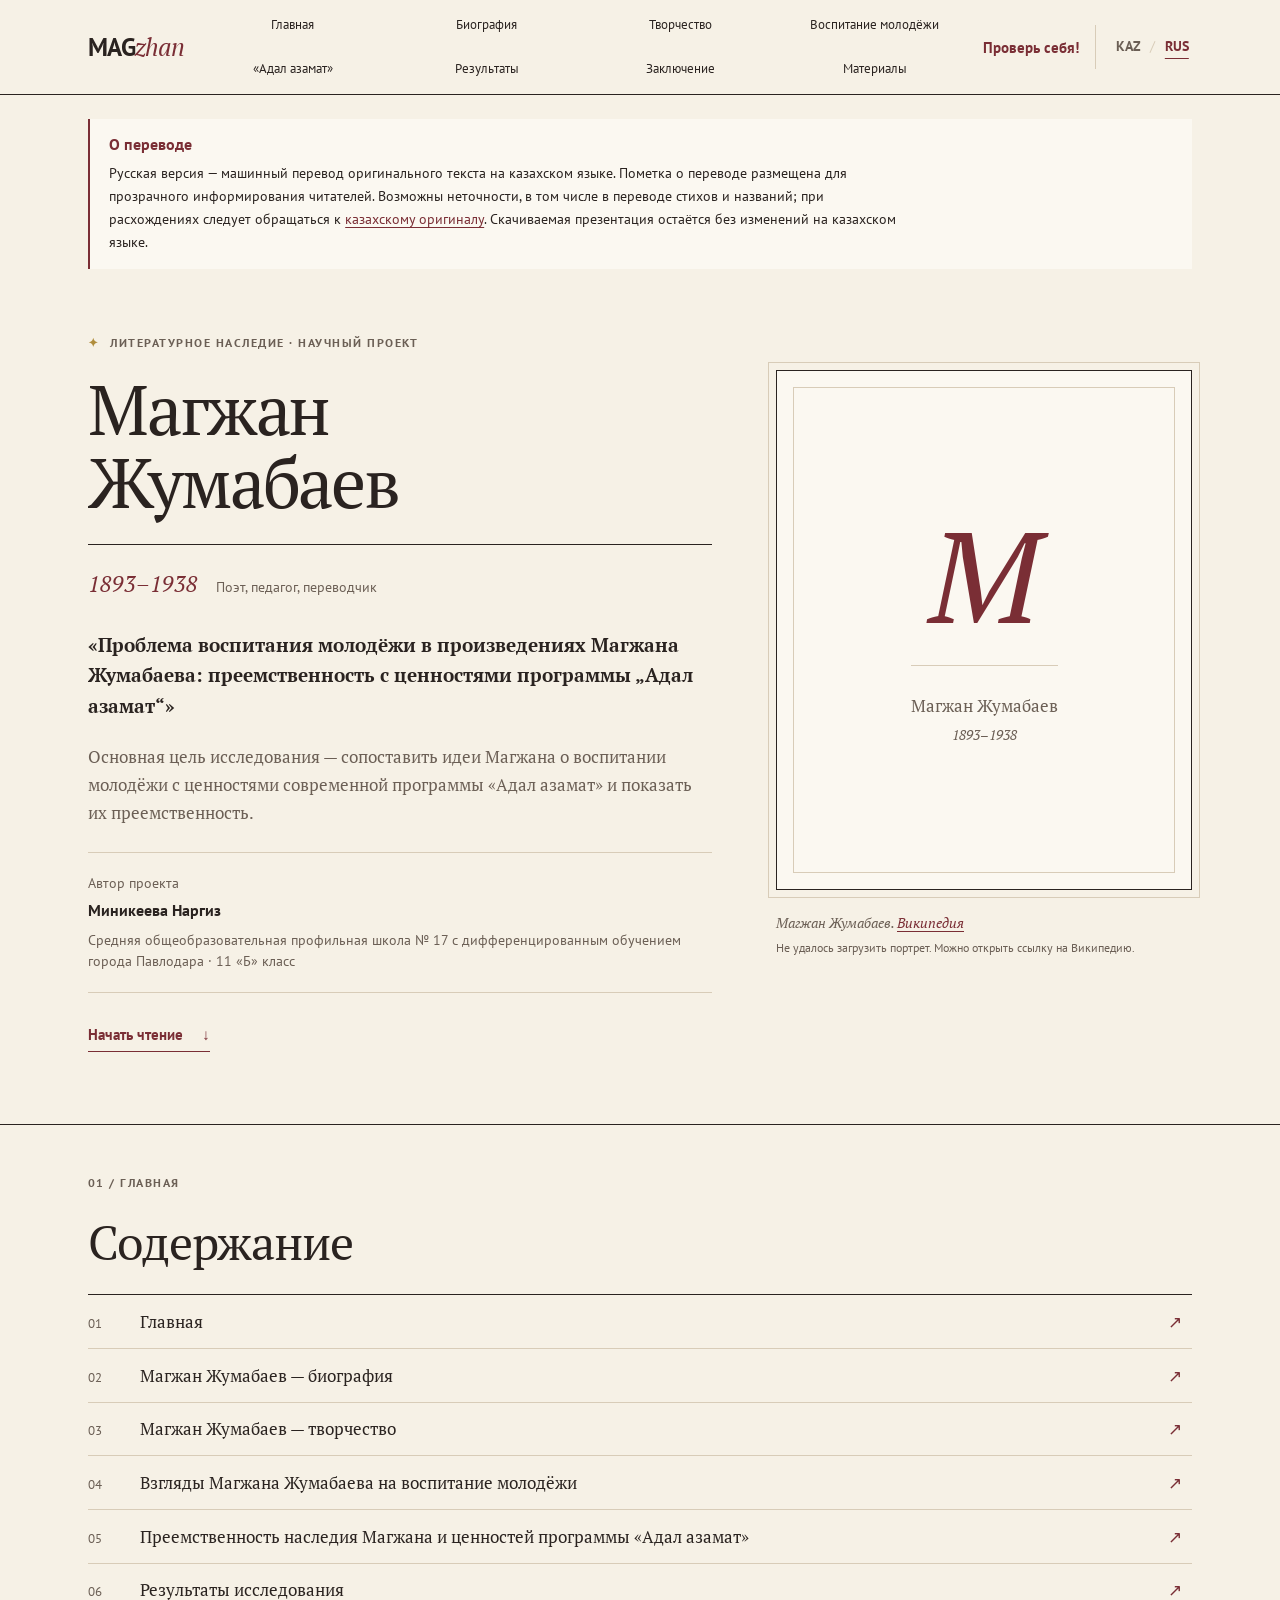
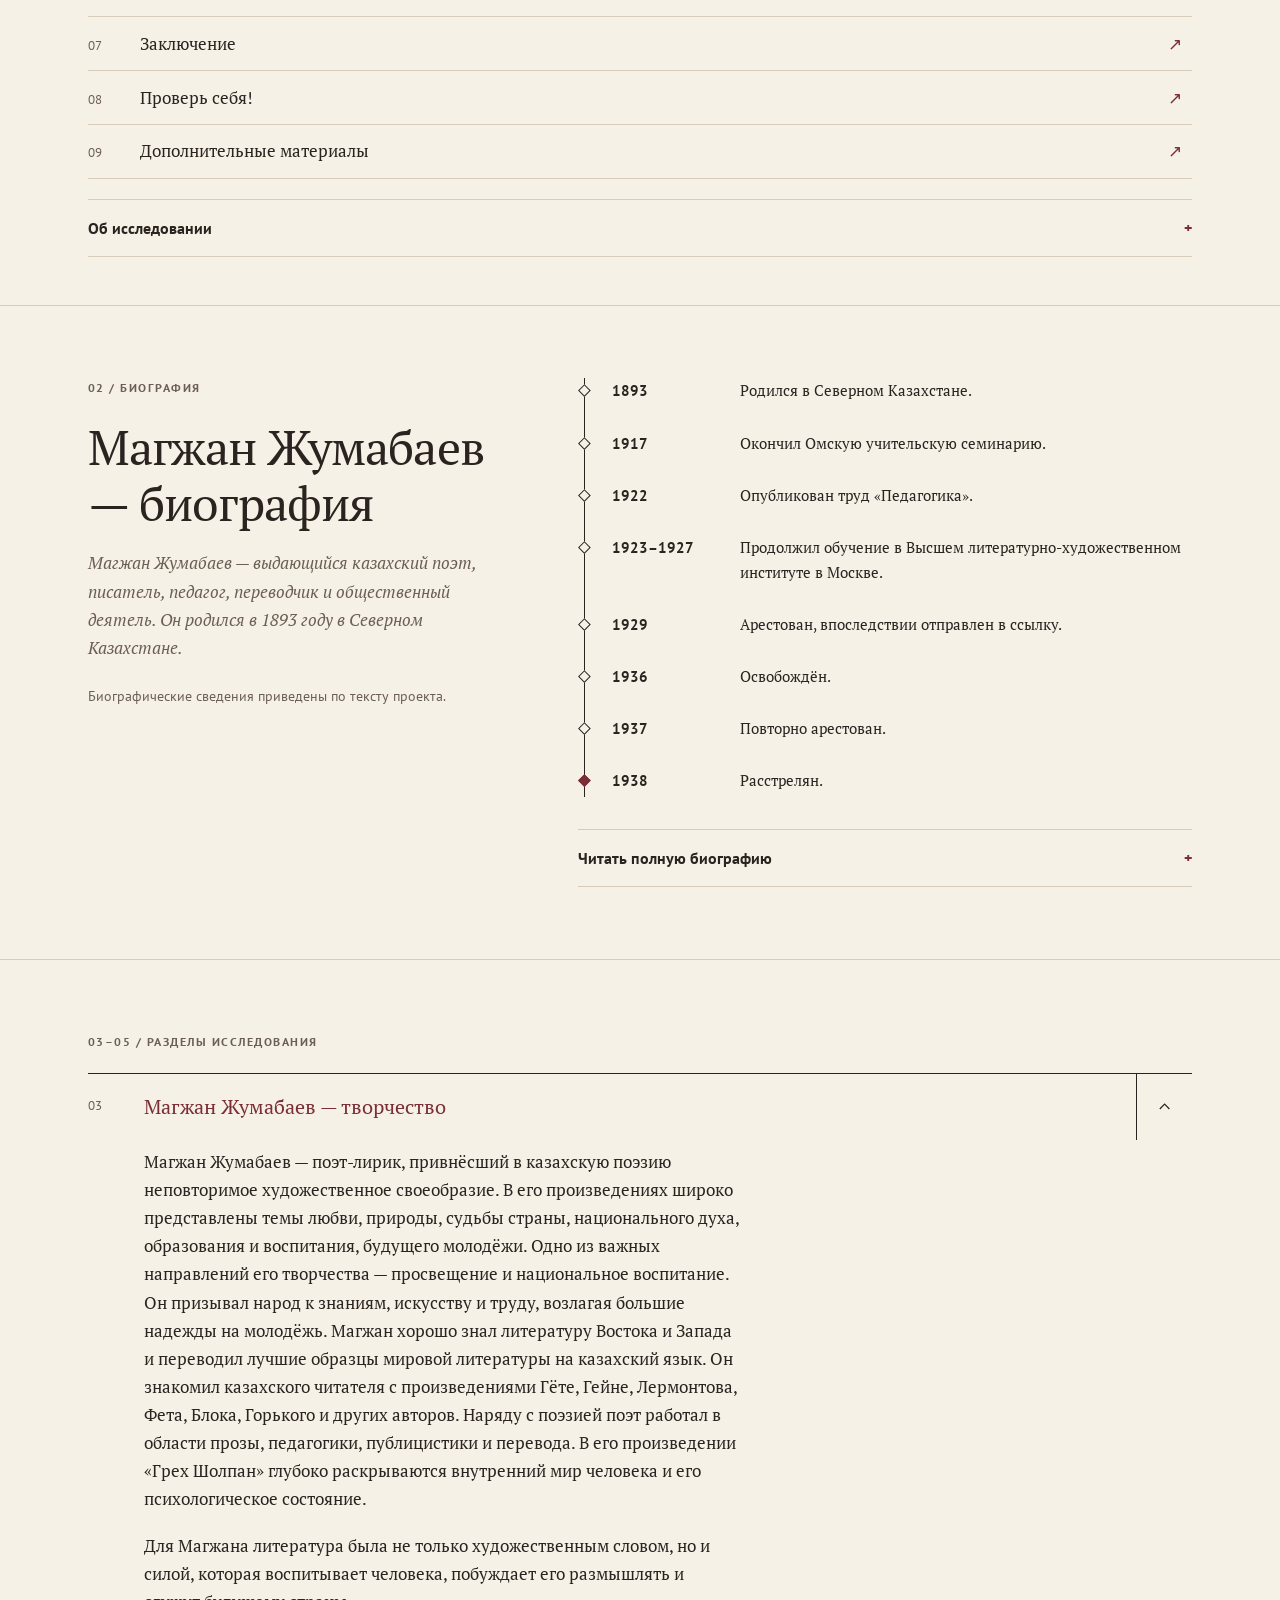
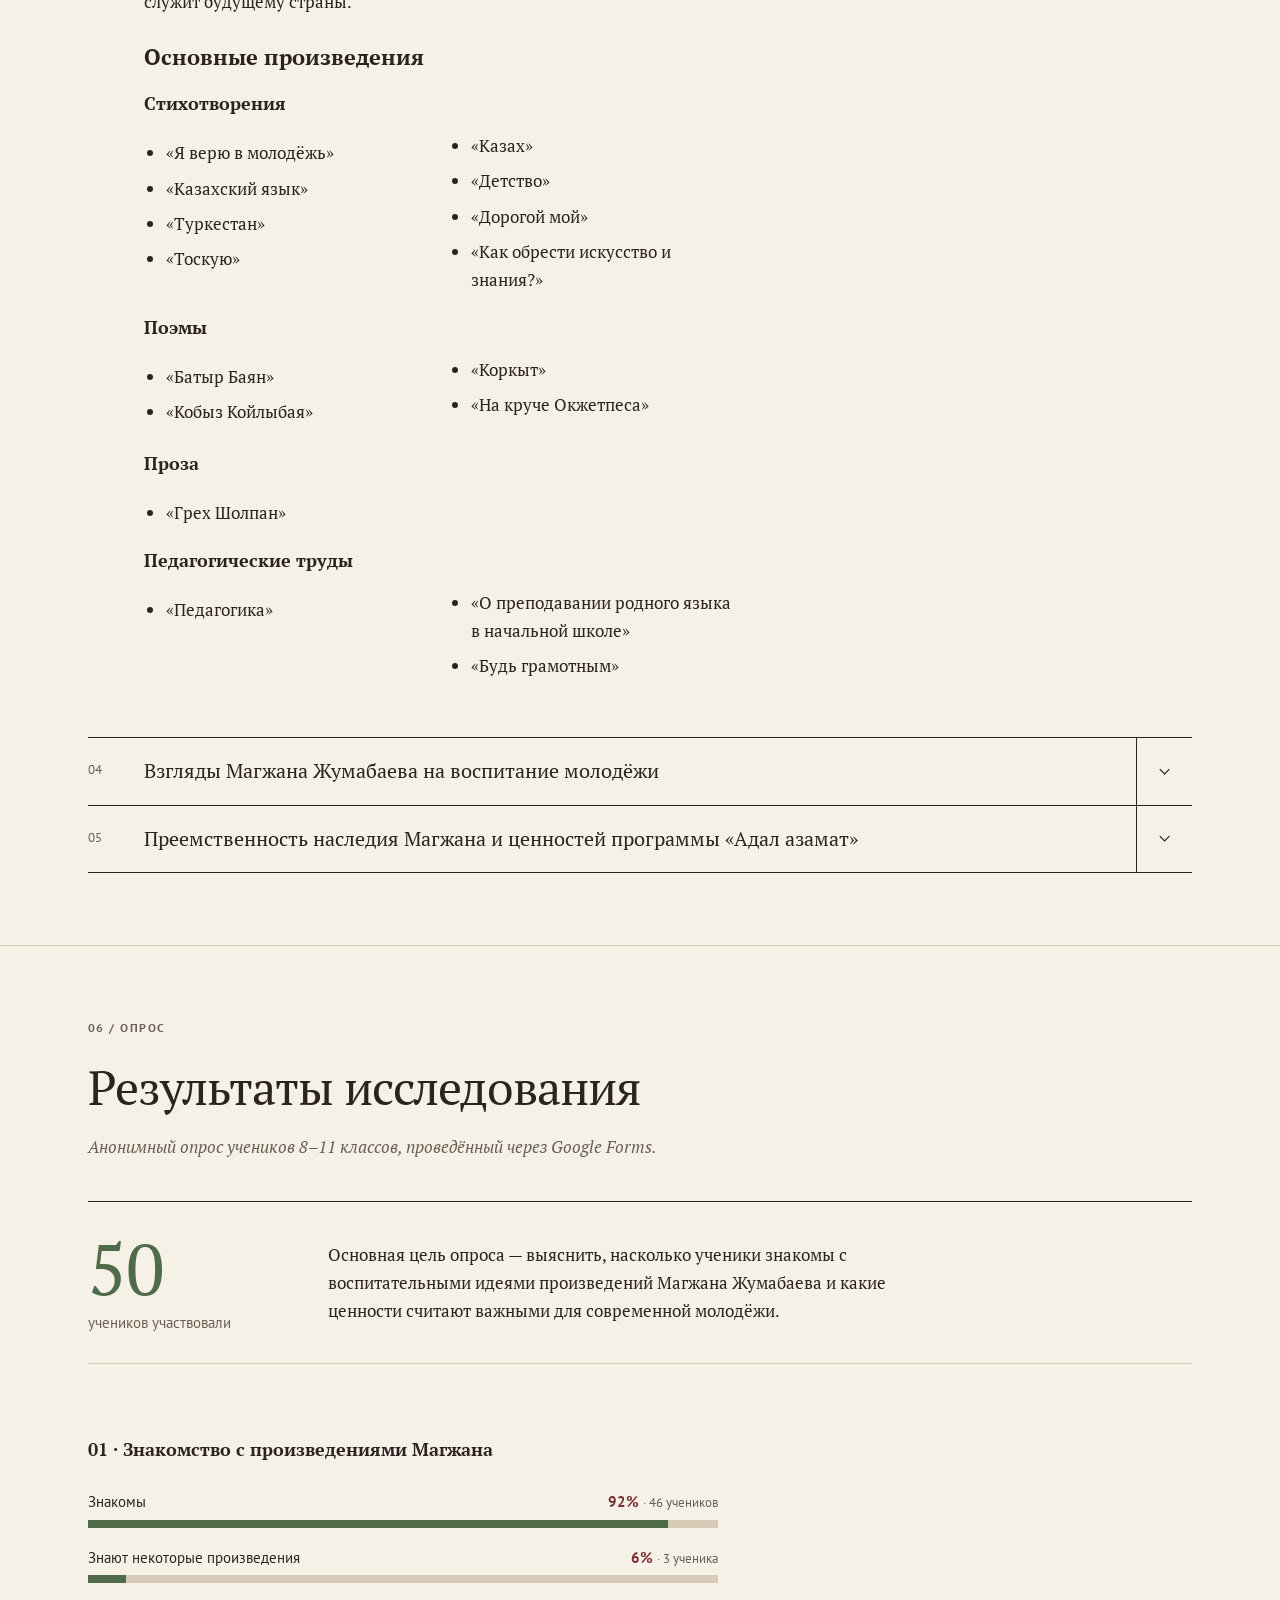
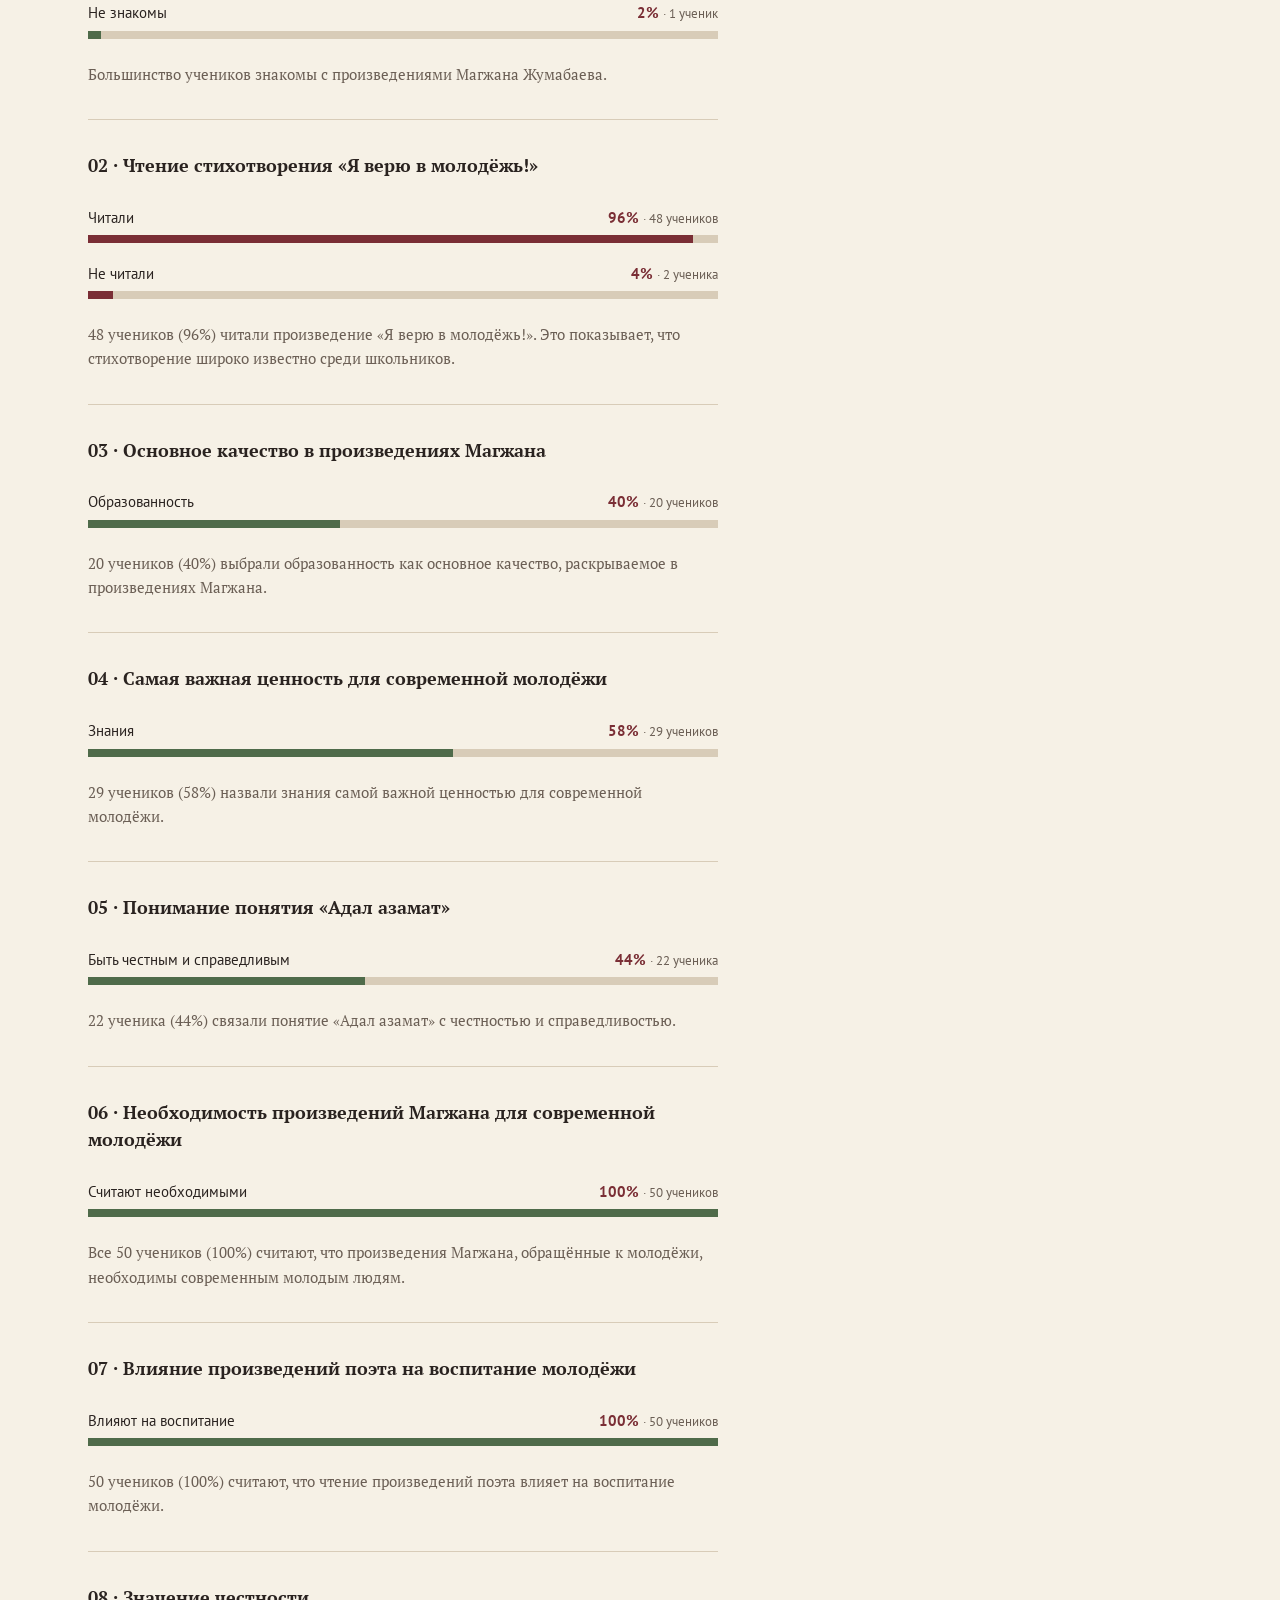
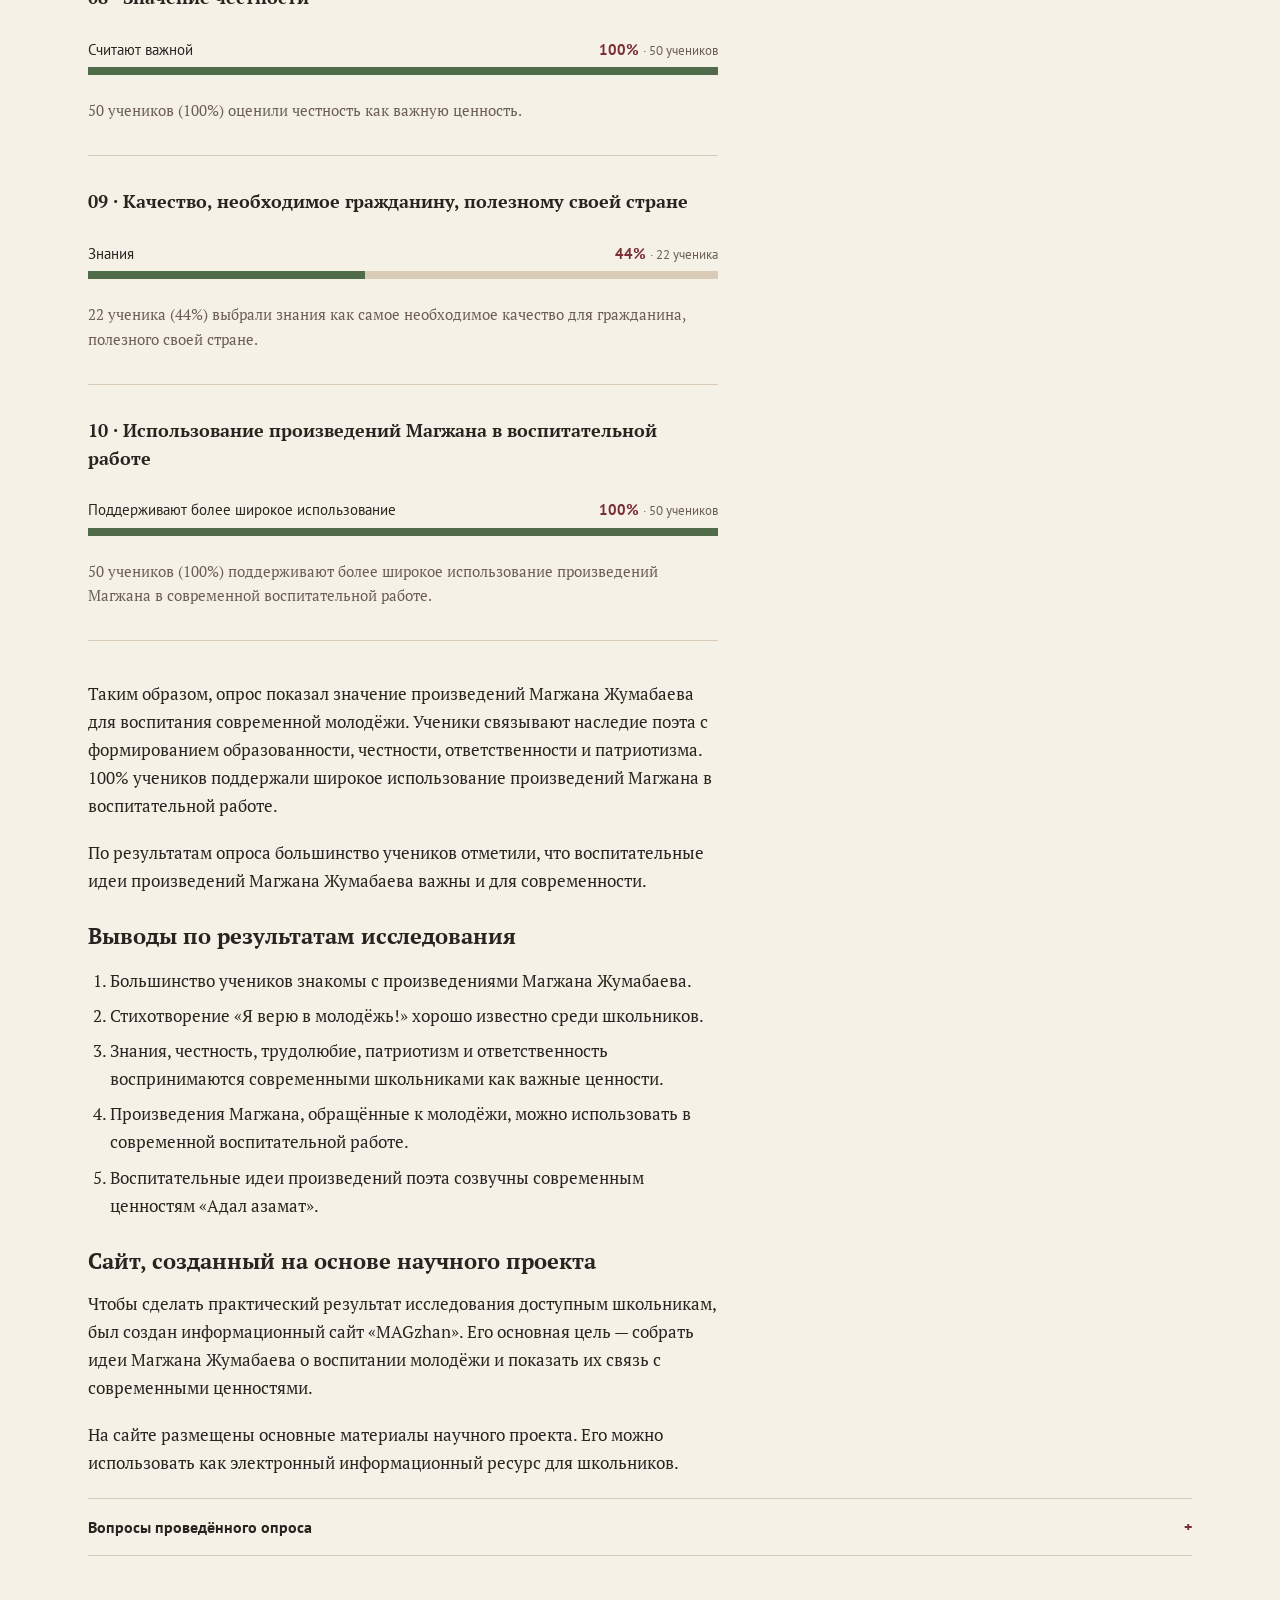
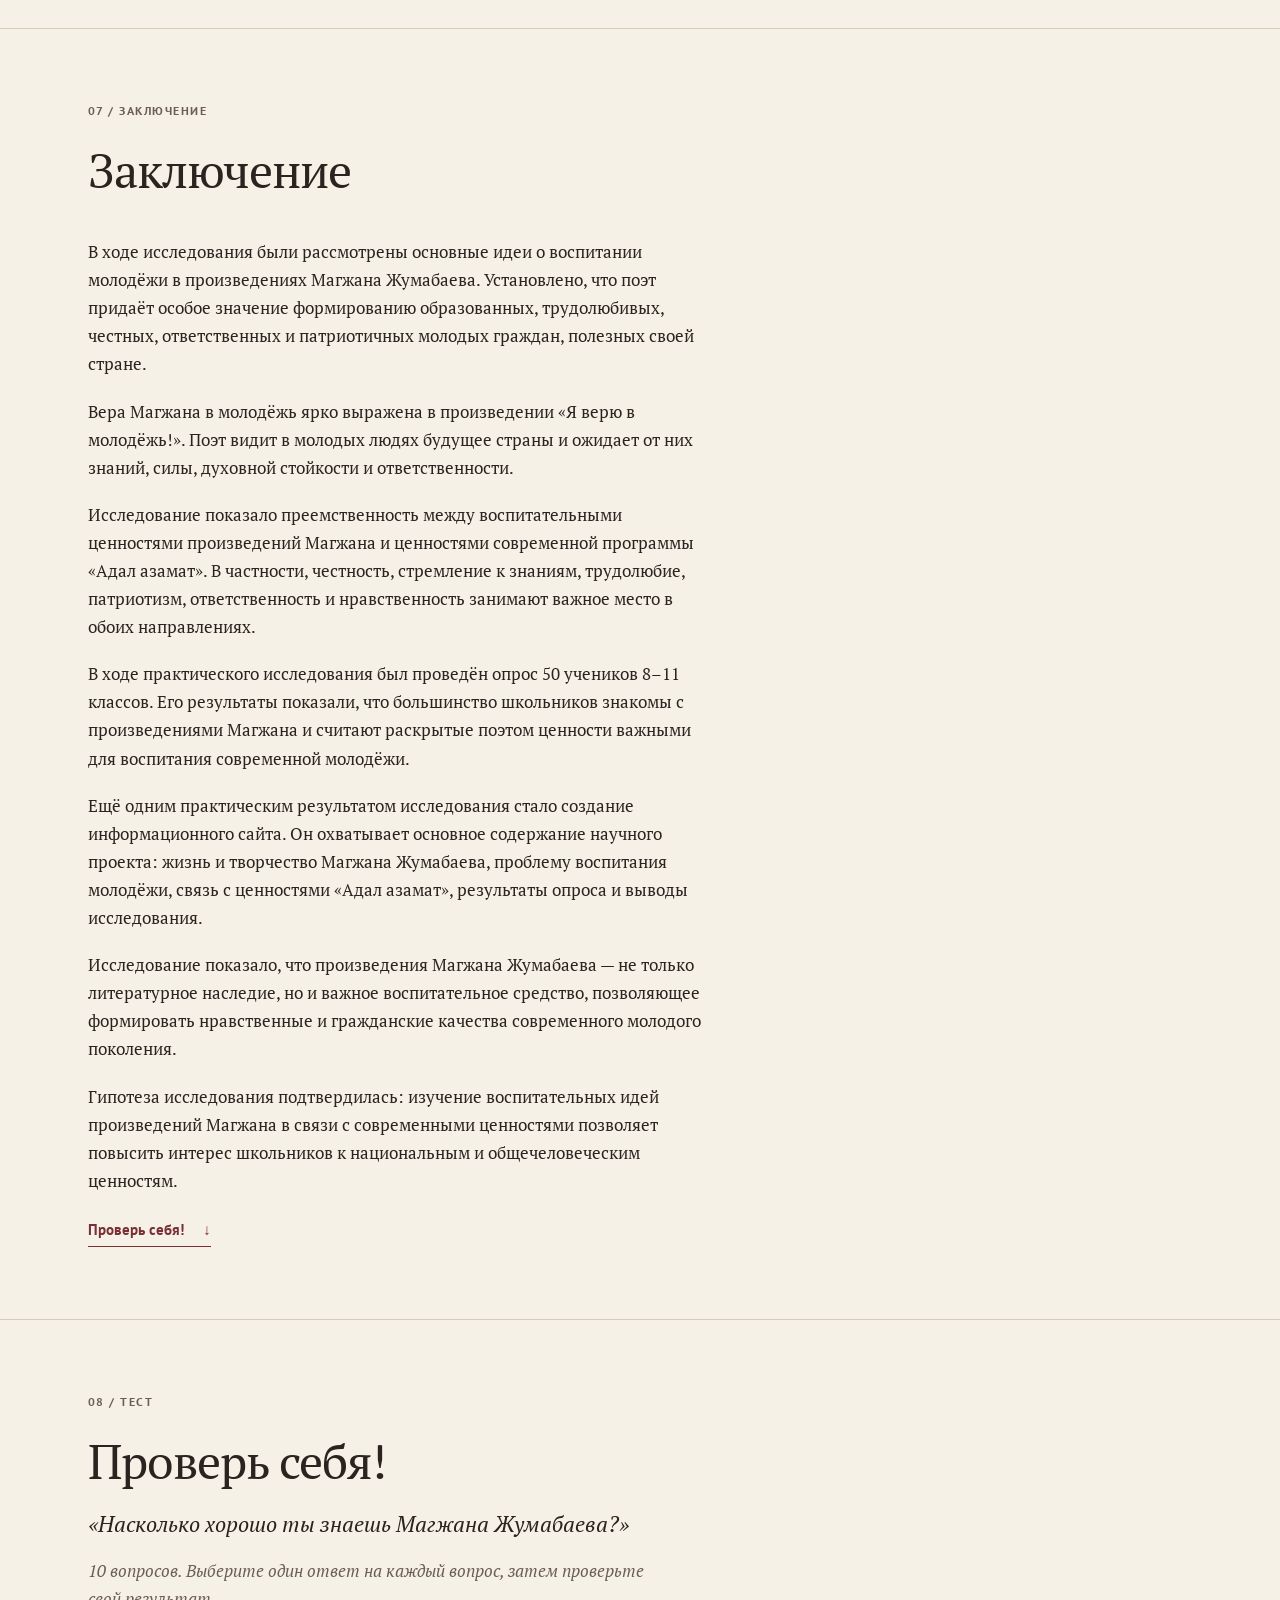
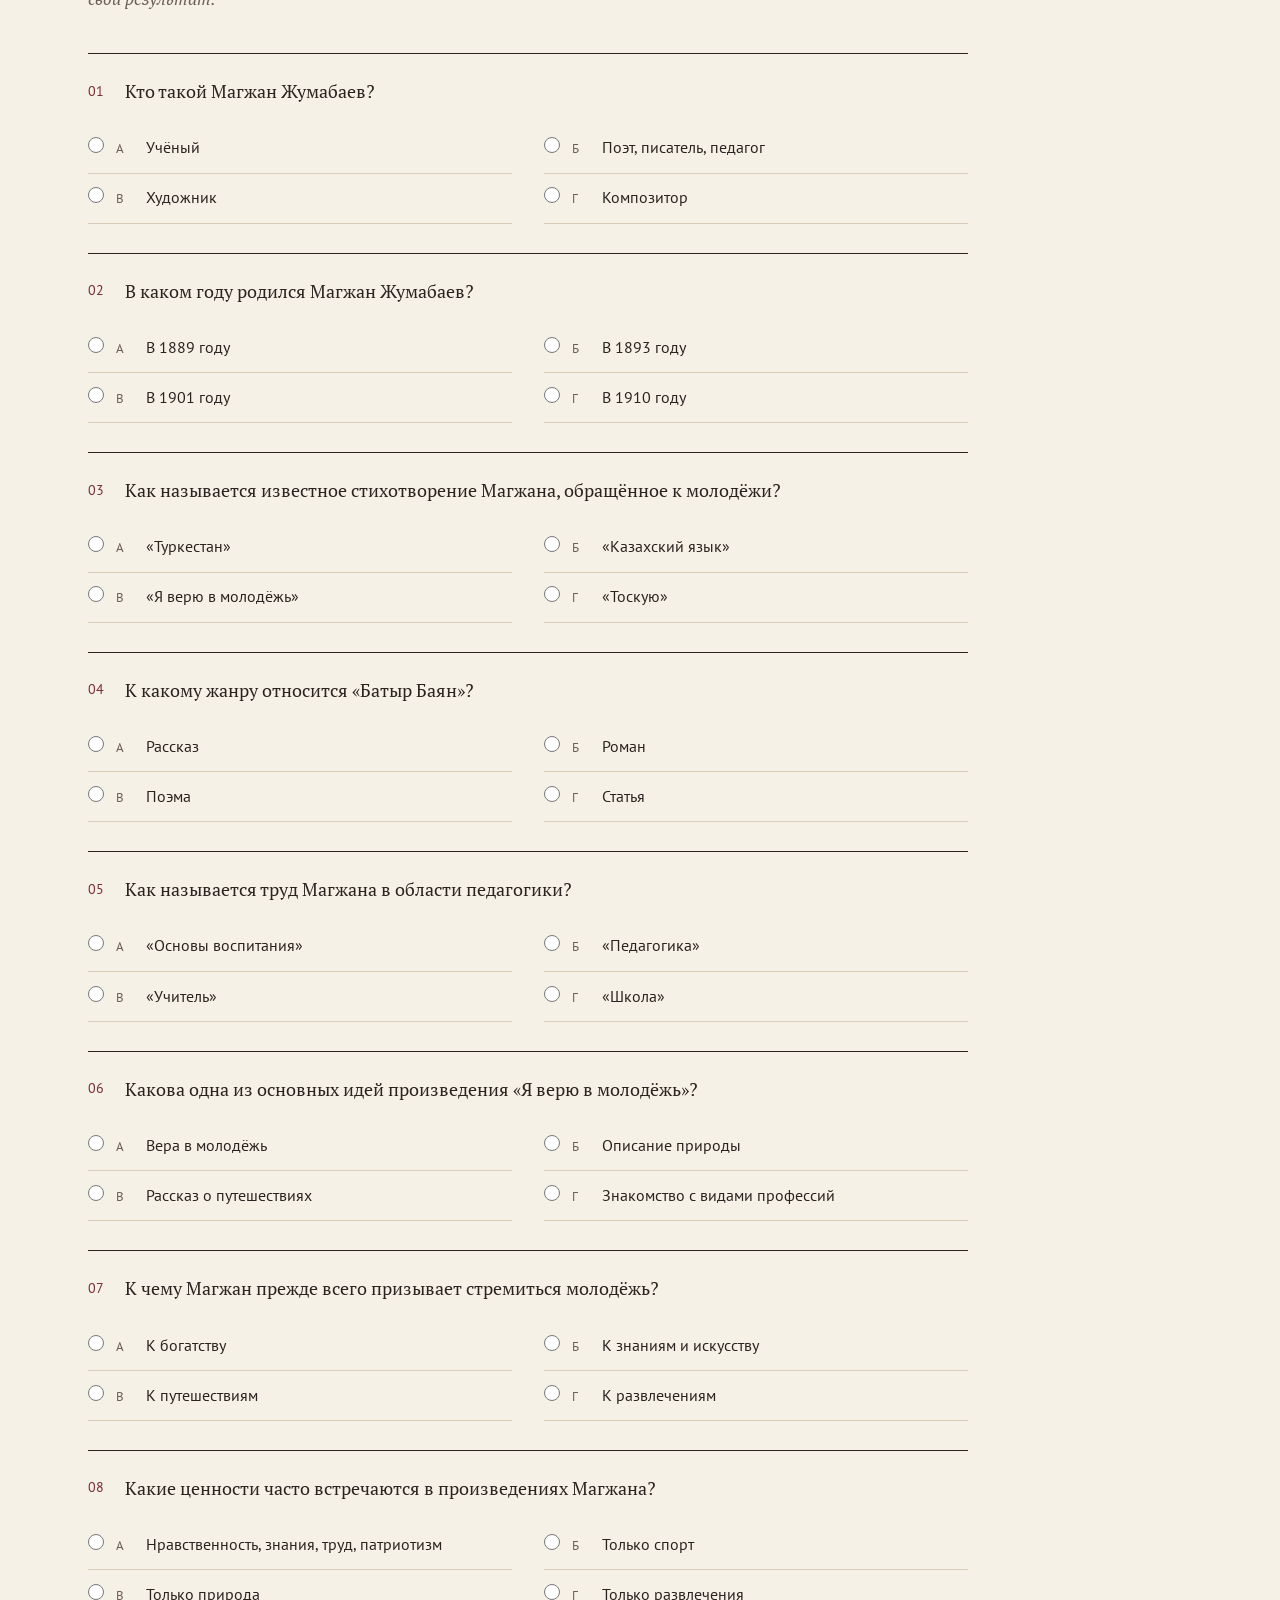
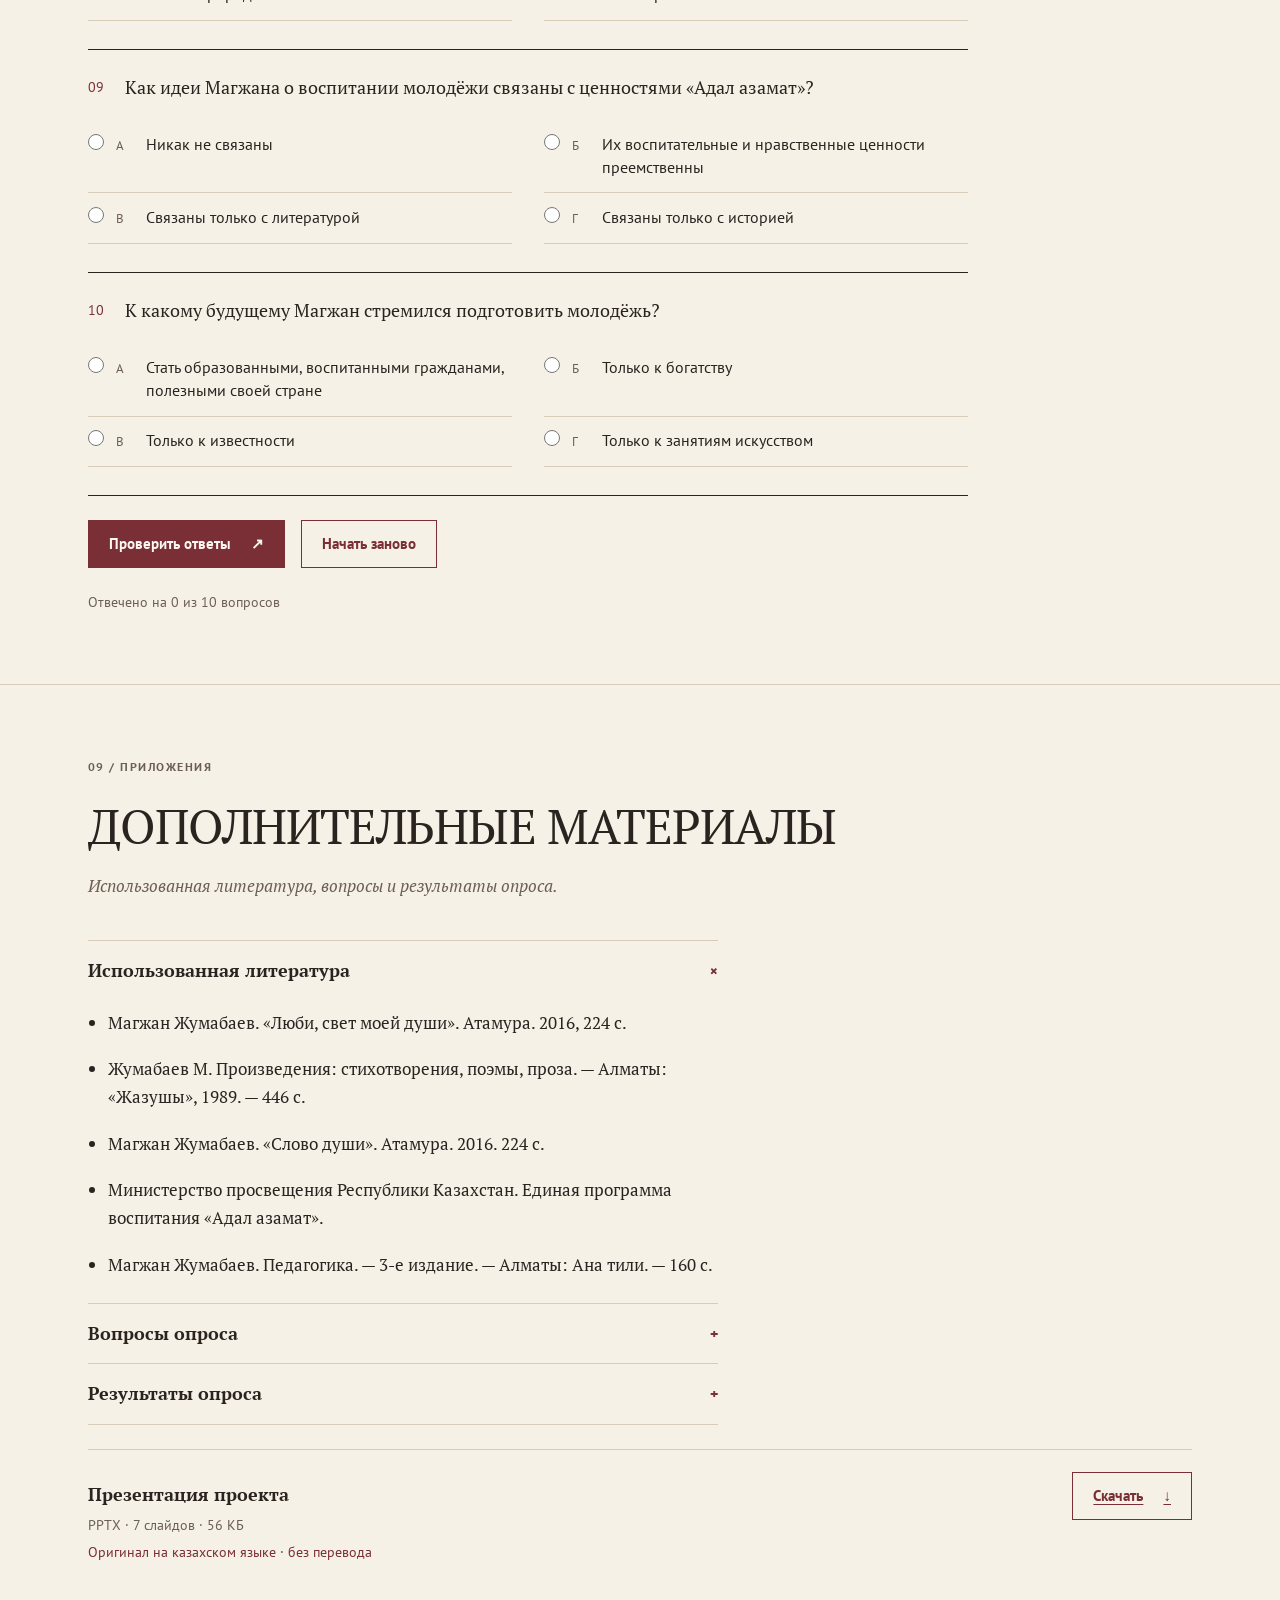
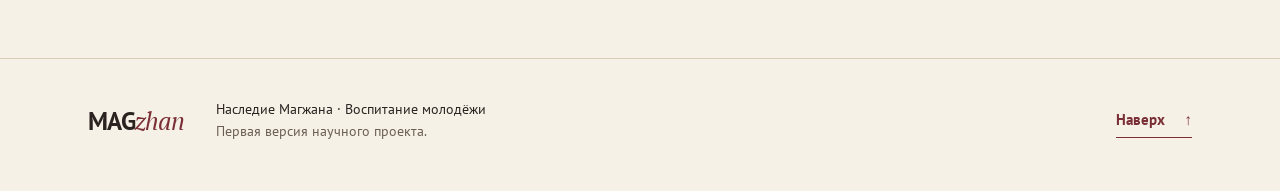
==== ru.html @ d2789546 "Add full Russian edition with machine translation notice" ====
<!DOCTYPE html>
<html lang="ru">
<head>
<meta charset="utf-8">
<meta name="viewport" content="width=device-width, initial-scale=1, viewport-fit=cover">
<meta name="color-scheme" content="light">
<meta name="description" content="Научный проект о воспитании молодёжи в произведениях Магжана Жумабаева и ценностях «Адал азамат».">
<title>MAGzhan — Наследие Магжана и воспитание молодёжи</title>
<link rel="preconnect" href="https://fonts.googleapis.com">
<link rel="preconnect" href="https://fonts.gstatic.com" crossorigin>
<link href="https://fonts.googleapis.com/css2?family=PT+Sans:wght@400;700&family=PT+Serif:ital,wght@0,400;0,700;1,400&display=swap" rel="stylesheet">
<link rel="alternate" hreflang="kk" href="index.html">
<link rel="alternate" hreflang="ru" href="ru.html">
<link rel="icon" href="favicon.svg" type="image/svg+xml">
<link rel="stylesheet" href="style.css">
<script src="main.js" defer></script>
<noscript><style>.pending .dl{display:none}.pending{grid-template-columns:1fr!important}.quiz-form{display:none}</style></noscript>
</head>
<body>
<!-- Языковая вычитка: 07.10.2026. Основной текст — материал заказчика с редакторскими исправлениями. TODO: финальное согласование казахского текста с преподавателем. -->
<a class="skip-link" href="#main">Перейти к основному содержанию</a>
<header class="site-header"><div class="wrap header-inner">
<a class="logo" href="#top" aria-label="MAGzhan — главная страница">MAG<span>zhan</span></a>
<nav class="main-nav" aria-label="Разделы проекта"><a href="#top" title="Главная" class="nav-secondary">Главная</a><a href="#bio" title="Магжан Жумабаев — биография">Биография</a><a href="#creativity" title="Магжан Жумабаев — творчество">Творчество</a><a href="#education" title="Взгляды Магжана Жумабаева на воспитание молодёжи">Воспитание молодёжи</a><a href="#values" title="Преемственность наследия Магжана и ценностей программы «Адал азамат»" class="nav-secondary">«Адал азамат»</a><a href="#results" title="Результаты исследования">Результаты</a><a href="#conclusion" title="Заключение" class="nav-secondary">Заключение</a><a href="#materials" title="Дополнительные материалы" class="nav-secondary">Материалы</a></nav>
<div class="header-actions"><a class="header-quiz" href="#quiz">Проверь себя!</a><div class="lang" role="group" aria-label="Язык сайта"><a href="index.html" data-lang="kk" lang="kk" hreflang="kk" aria-label="Казахский язык">KAZ</a><span aria-hidden="true">/</span><a href="ru.html" data-lang="ru" lang="ru" hreflang="ru" aria-label="Русский язык" aria-current="page">RUS</a></div></div>
</div></header>
<main id="main">
<aside class="translation-notice wrap" aria-labelledby="translation-title"><div><h2 id="translation-title">О переводе</h2><p>Русская версия — машинный перевод оригинального текста на казахском языке. Пометка о переводе размещена для прозрачного информирования читателей. Возможны неточности, в том числе в переводе стихов и названий; при расхождениях следует обращаться к <a href="index.html" hreflang="kk">казахскому оригиналу</a>. Скачиваемая презентация остаётся без изменений на казахском языке.</p></div></aside>
<section class="hero" id="top" aria-labelledby="hero-title"><div class="wrap hero-grid">
<div class="hero-copy"><p class="eyebrow"><span class="star" aria-hidden="true">✦</span> Литературное наследие · Научный проект</p>
<h1 id="hero-title">Магжан<br>Жумабаев</h1><p class="years">1893–1938 <span>Поэт, педагог, переводчик</span></p>
<p class="project-title">«Проблема воспитания молодёжи в произведениях Магжана Жумабаева: преемственность с ценностями программы „Адал азамат“»</p>
<p class="lead">Основная цель исследования — сопоставить идеи Магжана о воспитании молодёжи с ценностями современной программы «Адал азамат» и показать их преемственность.</p>
<!-- TODO: сверить официальное казахское название школы с заказчиком; собственные имена не переименовывать при языковой правке. --><p class="author"><span>Автор проекта</span><strong>Миникеева Наргиз</strong><span>Средняя общеобразовательная профильная школа № 17 с дифференцированным обучением города Павлодара · 11 «Б» класс</span></p>
<a class="text-link" href="#bio">Начать чтение <span aria-hidden="true">↓</span></a>
</div>
<figure class="portrait"><div class="frame" id="photoFrame"><div class="photo-placeholder" id="photoPh"><span class="portrait-initial" aria-hidden="true">М</span><p>Магжан Жумабаев<br><span>1893–1938</span></p></div></div><figcaption>Магжан Жумабаев. <a id="photoSource" href="https://kk.wikipedia.org/wiki/Мағжан_Бекенұлы_Жұмабаев" target="_blank" rel="noopener noreferrer">Википедия</a><span id="photoStatus" class="photo-status">Загрузка портрета…</span></figcaption></figure>
</div></section>
<section class="block contents-block" id="contents" aria-labelledby="contents-title"><div class="wrap"><div class="section-heading"><p class="eyebrow">01 / Главная</p><h2 id="contents-title">Содержание</h2></div><nav aria-label="Полный список разделов проекта"><ol class="contents-list"><li><a href="#top"><span class="contents-number" aria-hidden="true">01</span><span>Главная</span><span aria-hidden="true">↗</span></a></li><li><a href="#bio"><span class="contents-number" aria-hidden="true">02</span><span>Магжан Жумабаев — биография</span><span aria-hidden="true">↗</span></a></li><li><a href="#creativity"><span class="contents-number" aria-hidden="true">03</span><span>Магжан Жумабаев — творчество</span><span aria-hidden="true">↗</span></a></li><li><a href="#education"><span class="contents-number" aria-hidden="true">04</span><span>Взгляды Магжана Жумабаева на воспитание молодёжи</span><span aria-hidden="true">↗</span></a></li><li><a href="#values"><span class="contents-number" aria-hidden="true">05</span><span>Преемственность наследия Магжана и ценностей программы «Адал азамат»</span><span aria-hidden="true">↗</span></a></li><li><a href="#results"><span class="contents-number" aria-hidden="true">06</span><span>Результаты исследования</span><span aria-hidden="true">↗</span></a></li><li><a href="#conclusion"><span class="contents-number" aria-hidden="true">07</span><span>Заключение</span><span aria-hidden="true">↗</span></a></li><li><a href="#quiz"><span class="contents-number" aria-hidden="true">08</span><span>Проверь себя!</span><span aria-hidden="true">↗</span></a></li><li><a href="#materials"><span class="contents-number" aria-hidden="true">09</span><span>Дополнительные материалы</span><span aria-hidden="true">↗</span></a></li></ol></nav><details class="reading"><summary>Об исследовании <span aria-hidden="true">+</span></summary><div class="prose"><p>Исследование посвящено проблеме воспитания молодёжи в произведениях Магжана Жумабаева. В ходе работы были проанализированы произведения поэта, обращённые к молодёжи, и его педагогические взгляды. Выделены такие ценности, как стремление к знаниям, трудолюбие, нравственность, честность, ответственность и патриотизм.</p>
<p>Кроме того, среди учеников 8–11 классов был проведён опрос, позволивший изучить отношение современной молодёжи к этим ценностям. Результаты исследования показали, что воспитательные идеи Магжана важны и для современного общества.</p>
<p>По итогам исследования был создан этот информационный сайт, чтобы познакомить современных школьников с духовным наследием Магжана и объяснить его воспитательное значение.</p></div></details></div></section>
<section class="block" id="bio" aria-labelledby="bio-title"><div class="wrap bio-grid"><div class="section-heading"><p class="eyebrow">02 / Биография</p><h2 id="bio-title">Магжан Жумабаев — биография</h2><p class="sub">Магжан Жумабаев — выдающийся казахский поэт, писатель, педагог, переводчик и общественный деятель. Он родился в 1893 году в Северном Казахстане.</p><p class="small-note">Биографические сведения приведены по тексту проекта.</p></div><div><!-- TODO: проверить годы обучения и арестов по источникам. DOCX: семинария окончена в 1917; статьи Wikipedia: 1916. Согласовать с заказчиком перед финальной сдачей. Год реабилитации 1960/1961 не включён: в DOCX его нет. --><ol class="timeline"><li><span class="y">1893</span><p>Родился в Северном Казахстане.</p></li><li><span class="y">1917</span><p>Окончил Омскую учительскую семинарию.</p></li><li><span class="y">1922</span><p>Опубликован труд «Педагогика».</p></li><li><span class="y">1923–1927</span><p>Продолжил обучение в Высшем литературно-художественном институте в Москве.</p></li><li><span class="y">1929</span><p>Арестован, впоследствии отправлен в ссылку.</p></li><li><span class="y">1936</span><p>Освобождён.</p></li><li><span class="y">1937</span><p>Повторно арестован.</p></li><li><span class="y">1938</span><p>Расстрелян.</p></li></ol><details class="reading"><summary>Читать полную биографию <span aria-hidden="true">+</span></summary><div class="prose"><p>Магжан Жумабаев — выдающийся казахский поэт, писатель, педагог, переводчик и общественный деятель. Он родился в 1893 году в Северном Казахстане.</p>
<p>С ранних лет Магжан стремился к знаниям. Начальное образование он получил в ауле, затем учился в медресе в Кызылжаре и в медресе «Галия» в Уфе. Позже поступил в Омскую учительскую семинарию, которую окончил в 1917 году. Во время учёбы он знакомился не только с восточной, но и с русской и европейской литературой.</p>
<p>Магжан работал учителем и активно участвовал в народном просвещении. В 1922 году вышел его труд «Педагогика», внёсший значительный вклад в развитие педагогической мысли на казахском языке.</p>
<p>В 1923–1927 годах он продолжил обучение в Высшем литературно-художественном институте в Москве. В эти годы глубоко изучал русскую и западноевропейскую литературу.</p>
<p>За своё творчество и общественную деятельность Магжан неоднократно подвергался репрессиям. В 1929 году его арестовали и впоследствии отправили в ссылку. В 1936 году он был освобождён, но в 1937 году вновь арестован и в 1938 году расстрелян.</p>
<p>Впоследствии литературное наследие Магжана Жумабаева было возвращено народу, а его произведения стали одной из важнейших частей казахской литературы.</p></div></details></div></div></section>
<section class="block" id="themes" aria-label="Произведения Магжана и воспитание молодёжи"><div class="wrap"><p class="eyebrow">03–05 / Разделы исследования</p><div class="acc"><details id="creativity" open><summary><h2 class="chapter-heading"><span class="topic-number">03</span><span class="t">Магжан Жумабаев — творчество</span><span class="arrow"><svg viewBox="0 0 24 24" fill="none" stroke="currentColor" stroke-width="1.5" aria-hidden="true"><path d="m6 9 6 6 6-6"/></svg></span></h2></summary><div class="body prose"><p>Магжан Жумабаев — поэт-лирик, привнёсший в казахскую поэзию неповторимое художественное своеобразие. В его произведениях широко представлены темы любви, природы, судьбы страны, национального духа, образования и воспитания, будущего молодёжи. Одно из важных направлений его творчества — просвещение и национальное воспитание. Он призывал народ к знаниям, искусству и труду, возлагая большие надежды на молодёжь. Магжан хорошо знал литературу Востока и Запада и переводил лучшие образцы мировой литературы на казахский язык. Он знакомил казахского читателя с произведениями Гёте, Гейне, Лермонтова, Фета, Блока, Горького и других авторов. Наряду с поэзией поэт работал в области прозы, педагогики, публицистики и перевода. В его произведении «Грех Шолпан» глубоко раскрываются внутренний мир человека и его психологическое состояние.</p>
<p>Для Магжана литература была не только художественным словом, но и силой, которая воспитывает человека, побуждает его размышлять и служит будущему страны.</p><h3 id="works">Основные произведения</h3><h4>Стихотворения</h4><ul class="works"><li>«Я верю в молодёжь»</li><li>«Казахский язык»</li><li>«Туркестан»</li><li>«Тоскую»</li><li>«Казах»</li><li>«Детство»</li><li>«Дорогой мой»</li><li>«Как обрести искусство и знания?»</li></ul><h4>Поэмы</h4><ul class="works"><li>«Батыр Баян»</li><li>«Кобыз Койлыбая»</li><li>«Коркыт»</li><li>«На круче Окжетпеса»</li></ul><h4>Проза</h4><ul class="works"><li>«Грех Шолпан»</li></ul><h4>Педагогические труды</h4><ul class="works"><li>«Педагогика»</li><li>«О преподавании родного языка в начальной школе»</li><li>«Будь грамотным»</li></ul></div></details><details id="education"><summary><h2 class="chapter-heading"><span class="topic-number">04</span><span class="t">Взгляды Магжана Жумабаева на воспитание молодёжи</span><span class="arrow"><svg viewBox="0 0 24 24" fill="none" stroke="currentColor" stroke-width="1.5" aria-hidden="true"><path d="m6 9 6 6 6-6"/></svg></span></h2></summary><div class="body prose"><p>Взгляды Магжана Жумабаева на воспитание молодёжи широко отражены в его поэзии. Поэт воспринимал молодёжь не просто как поколение учащихся, а как людей, определяющих будущее нации и отвечающих за судьбу страны. В его стихотворениях знания, труд, патриотизм, мужество, единство и духовная чистота выступают основными направлениями воспитания молодёжи.</p>
<p>В этом отношении особое воспитательное значение имеет стихотворение «Я верю в молодёжь!». Магжан видит в молодых людях стойкость, волю, чувство достоинства и национальный дух. Поэт пишет:</p><!-- Цитаты предоставлены заказчиком. TODO: сверить с изданием и добавить библиографическую ссылку. --><blockquote><p>Грозные, словно львы,<br>Могучие, словно тигры,<br>С сильными крыльями, словно орлы, —<br>Я верю в молодёжь!</p><cite>Магжан Жумабаев · «Я верю в молодёжь!»</cite></blockquote><p>Так поэт образно описывает личные качества молодых людей. Образы льва, тигра и орла символизируют смелость, силу и стремление к высоким целям. Через них поэт призывает молодое поколение не поддаваться слабости и служить своей стране.</p>
<p>Строки стихотворения:</p><blockquote class="short-quote"><p>В их глазах играет огонь,<br>В их словах пылает пламя</p><cite>«Я верю в молодёжь!»</cite></blockquote><p>также передают внутреннюю волю и духовную силу молодёжи. Для поэта настоящий молодой гражданин должен обладать целью, верой и стремлением к действию. Поэтому это произведение важно и для современного воспитания молодёжи.</p>
<p>В стихотворении «Казахский язык» Магжан связывает национальное воспитание с языком. Поэт считает родной язык важной ценностью, сохраняющей духовную самобытность народа. Показывая историю, силу и красоту казахского языка, он призывает молодое поколение уважать родной язык и беречь национальную культуру. Следовательно, в понимании поэта воспитание не ограничивается формированием характера отдельного человека: оно включает развитие национального сознания и исторической памяти.</p>
<p>Идея приобщения молодёжи к знаниям и поиску перекликается и с духовно-идейными установками таких произведений Магжана, как «Пророк». В творчестве поэта встречаются мысли, призывающие человека к духовному возвышению, сохранению совести и стремлению к добру. Это показывает, что он понимал воспитание не только как внешнюю дисциплину, но и как процесс формирования внутреннего мира человека.</p>
<p>Кроме того, любовь к Родине в произведениях Магжана выступает важной частью воспитания молодёжи. Для поэта любить свою страну — не только испытывать привязанность к родной земле. Это также заботиться о будущем страны, служить народу и направлять знания и силы на благо государства. Особенно ярко эта идея проявляется в произведениях о судьбе страны и национальной самобытности.</p>
<p>Стихотворение «Туркестан» также раскрывает значение исторического просвещения молодого поколения. Поэт изображает Туркестан духовным и историческим центром тюркских народов, формируя уважение к прошлому. Напоминая об исторических личностях и событиях, он побуждает молодёжь узнавать свои исторические корни и уважать наследие предков.</p>
<p>На основе анализа этих произведений взгляды Магжана Жумабаева на воспитание молодёжи можно разделить на несколько основных направлений:</p><div class="table-scroll" role="region" aria-label="Направления воспитания" tabindex="0"><table><caption>Направления воспитания</caption><thead><tr><th scope="col">Направление воспитания</th><th scope="col">Отражение в произведениях Магжана Жумабаева</th></tr></thead><tbody><tr><th scope="row">Патриотическое воспитание</th><td>Призыв к молодёжи служить своей стране и родной земле</td></tr><tr><th scope="row">Духовное воспитание</th><td>Высокая оценка совести, нравственности и внутренней чистоты</td></tr><tr><th scope="row">Воспитание трудолюбия и воли</th><td>Призыв к молодёжи быть деятельной и решительной</td></tr><tr><th scope="row">Приобщение к знаниям</th><td>Стремление видеть молодых людей ищущими и образованными гражданами</td></tr><tr><th scope="row">Национальное воспитание</th><td>Уважение к родному языку, национальной культуре и истории</td></tr><tr><th scope="row">Историческое воспитание</th><td>Формирование исторического сознания через Туркестан и историю тюркских народов</td></tr></tbody></table></div><p>Для поэта воспитанный молодой человек — не только образованный, но и любящий свой народ, ответственно относящийся к будущему страны, обладающий достоинством, волей и высоким духом. Вера Магжана в молодёжь получает особенно яркое художественное выражение в стихотворении «Я верю в молодёжь!» и созвучна его педагогическим взглядам.</p>
<p>Таким образом, в произведениях Магжана Жумабаева воспитание молодёжи тесно связано со знаниями, патриотизмом, нравственностью, национальным сознанием и силой воли. Поэт считает молодёжь будущим страны и призывает её становиться образованными, духовно сильными гражданами, обладающими чувством достоинства и служащими своему народу.</p></div></details><details id="values"><summary><h2 class="chapter-heading"><span class="topic-number">05</span><span class="t">Преемственность наследия Магжана и ценностей программы «Адал азамат»</span><span class="arrow"><svg viewBox="0 0 24 24" fill="none" stroke="currentColor" stroke-width="1.5" aria-hidden="true"><path d="m6 9 6 6 6-6"/></svg></span></h2></summary><div class="body prose"><p>Между воспитательными идеями творческого наследия Магжана Жумабаева и современными ценностями «Адал азамат» существует явная преемственность. Качества, которые поэт хотел видеть в молодёжи в начале XX века, не утратили значения и сегодня. Для Магжана молодое поколение должно было быть образованным, сильным, достойным, патриотичным и полезным своему народу.</p>
<p>Эта идея прежде всего отражена в стихотворении «Я верю в молодёжь!». Поэт пишет:</p><blockquote><p>Грозные, словно львы,<br>Могучие, словно тигры,<br>С сильными крыльями, словно орлы, —<br>Я верю в молодёжь!</p><cite>Магжан Жумабаев · «Я верю в молодёжь!»</cite></blockquote><p>Так он изображает молодых людей сильными и волевыми личностями. Эти строки созвучны ответственности, активности, служению стране и целеустремлённости — ценностям современного понятия «Адал азамат».</p>
<p>Идея патриотизма в произведениях Магжана также тесно связана с воспитанием в духе «Адал азамат». Поэт связывает будущее молодёжи с будущим страны и желает, чтобы её знания, силы и воля были направлены на благо народа. С этой точки зрения вера Магжана в молодёжь — художественный образец воспитания гражданской ответственности.</p>
<p>Уважение к национальному языку в стихотворении «Казахский язык» перекликается с современными национальными ценностями. Поэт воспринимает родной язык как духовное богатство народа. Эта идея показывает важность воспитания уважения к казахскому языку, сохранения национальной культуры и традиций.</p>
<p>В стихотворении «Туркестан» поэт обращается к историческому наследию и родной земле. Представляя Туркестан как исторический центр тюркского мира, Магжан способствует формированию исторического сознания молодого поколения. Это созвучно необходимости для современного гражданина знать историю своего народа, уважать национальное наследие и ответственно относиться к прошлому и будущему страны.</p>
<p>В педагогических взглядах Магжана важное место занимает всестороннее воспитание личности. По его мнению, воспитание должно формировать не только ум человека, но и его характер, чувства, волю и духовный мир. Это созвучно цели современной идеи «Адал азамат» — формированию образованной и высоконравственной личности.</p>
<p>Эту преемственность можно увидеть в таблице ниже.</p><div class="table-scroll" role="region" aria-label="Наследие Магжана и современные ценности" tabindex="0"><table><caption>Наследие Магжана и современные ценности</caption><thead><tr><th scope="col">Идея в произведениях Магжана</th><th scope="col">Современная ценность</th><th scope="col">Преемственность</th></tr></thead><tbody><tr><th scope="row">Стремление к знаниям</th><td>Знания и поиск</td><td>Непрерывное обучение молодёжи</td></tr><tr><th scope="row">Служение стране</th><td>Патриотизм</td><td>Польза обществу и стране</td></tr><tr><th scope="row">Честность</th><td>Быть честным гражданином</td><td>Сохранение искренности и справедливости</td></tr><tr><th scope="row">Труд</th><td>Трудолюбие</td><td>Понимание того, что труд приводит к результату</td></tr><tr><th scope="row">Уважение к человеку</th><td>Нравственность</td><td>Уважение к другим и проявление доброты</td></tr><tr><th scope="row">Ответственность</th><td>Гражданская ответственность</td><td>Ответственность за результаты своих поступков</td></tr><tr><th scope="row">Национальный дух</th><td>Уважение к национальным ценностям</td><td>Признание ценности языка, истории и культуры</td></tr></tbody></table></div><p>Таким образом, воспитательные идеи произведений Магжана Жумабаева и современные ценности «Адал азамат» содержательно взаимосвязаны. Призывы поэта к молодёжи любить свою страну, учиться, быть сильной и служить народу созвучны воспитанию честного, ответственного и патриотичного гражданина в современном обществе.</p></div></details></div></div></section>
<section class="block" id="results" aria-labelledby="results-title"><div class="wrap"><div class="section-heading"><p class="eyebrow">06 / Опрос</p><h2 id="results-title">Результаты исследования</h2><p class="sub">Анонимный опрос учеников 8–11 классов, проведённый через Google Forms.</p></div><div class="survey-intro"><p class="sample"><strong>50</strong><span>учеников участвовали</span></p><p class="prose">Основная цель опроса — выяснить, насколько ученики знакомы с воспитательными идеями произведений Магжана Жумабаева и какие ценности считают важными для современной молодёжи.</p></div><figure class="chart"><figcaption>01 · Знакомство с произведениями Магжана</figcaption><ul class="chart-rows"><li><div class="chart-label"><span>Знакомы</span><span class="chart-value">92% <small>· 46 учеников</small></span></div><div class="chart-track" aria-hidden="true"><span style="--value:92%"></span></div></li><li><div class="chart-label"><span>Знают некоторые произведения</span><span class="chart-value">6% <small>· 3 ученика</small></span></div><div class="chart-track" aria-hidden="true"><span style="--value:6%"></span></div></li><li><div class="chart-label"><span>Не знакомы</span><span class="chart-value">2% <small>· 1 ученик</small></span></div><div class="chart-track" aria-hidden="true"><span style="--value:2%"></span></div></li></ul><p class="chart-note">Большинство учеников знакомы с произведениями Магжана Жумабаева.</p></figure>
<figure class="chart"><figcaption>02 · Чтение стихотворения «Я верю в молодёжь!»</figcaption><ul class="chart-rows"><li><div class="chart-label"><span>Читали</span><span class="chart-value">96% <small>· 48 учеников</small></span></div><div class="chart-track" aria-hidden="true"><span style="--value:96%"></span></div></li><li><div class="chart-label"><span>Не читали</span><span class="chart-value">4% <small>· 2 ученика</small></span></div><div class="chart-track" aria-hidden="true"><span style="--value:4%"></span></div></li></ul><p class="chart-note">48 учеников (96%) читали произведение «Я верю в молодёжь!». Это показывает, что стихотворение широко известно среди школьников.</p></figure>
<figure class="chart"><figcaption>03 · Основное качество в произведениях Магжана</figcaption><ul class="chart-rows"><li><div class="chart-label"><span>Образованность</span><span class="chart-value">40% <small>· 20 учеников</small></span></div><div class="chart-track" aria-hidden="true"><span style="--value:40%"></span></div></li></ul><p class="chart-note">20 учеников (40%) выбрали образованность как основное качество, раскрываемое в произведениях Магжана.</p></figure>
<figure class="chart"><figcaption>04 · Самая важная ценность для современной молодёжи</figcaption><ul class="chart-rows"><li><div class="chart-label"><span>Знания</span><span class="chart-value">58% <small>· 29 учеников</small></span></div><div class="chart-track" aria-hidden="true"><span style="--value:58%"></span></div></li></ul><p class="chart-note">29 учеников (58%) назвали знания самой важной ценностью для современной молодёжи.</p></figure>
<figure class="chart"><figcaption>05 · Понимание понятия «Адал азамат»</figcaption><ul class="chart-rows"><li><div class="chart-label"><span>Быть честным и справедливым</span><span class="chart-value">44% <small>· 22 ученика</small></span></div><div class="chart-track" aria-hidden="true"><span style="--value:44%"></span></div></li></ul><p class="chart-note">22 ученика (44%) связали понятие «Адал азамат» с честностью и справедливостью.</p></figure>
<figure class="chart"><figcaption>06 · Необходимость произведений Магжана для современной молодёжи</figcaption><ul class="chart-rows"><li><div class="chart-label"><span>Считают необходимыми</span><span class="chart-value">100% <small>· 50 учеников</small></span></div><div class="chart-track" aria-hidden="true"><span style="--value:100%"></span></div></li></ul><p class="chart-note">Все 50 учеников (100%) считают, что произведения Магжана, обращённые к молодёжи, необходимы современным молодым людям.</p></figure>
<figure class="chart"><figcaption>07 · Влияние произведений поэта на воспитание молодёжи</figcaption><ul class="chart-rows"><li><div class="chart-label"><span>Влияют на воспитание</span><span class="chart-value">100% <small>· 50 учеников</small></span></div><div class="chart-track" aria-hidden="true"><span style="--value:100%"></span></div></li></ul><p class="chart-note">50 учеников (100%) считают, что чтение произведений поэта влияет на воспитание молодёжи.</p></figure>
<figure class="chart"><figcaption>08 · Значение честности</figcaption><ul class="chart-rows"><li><div class="chart-label"><span>Считают важной</span><span class="chart-value">100% <small>· 50 учеников</small></span></div><div class="chart-track" aria-hidden="true"><span style="--value:100%"></span></div></li></ul><p class="chart-note">50 учеников (100%) оценили честность как важную ценность.</p></figure>
<figure class="chart"><figcaption>09 · Качество, необходимое гражданину, полезному своей стране</figcaption><ul class="chart-rows"><li><div class="chart-label"><span>Знания</span><span class="chart-value">44% <small>· 22 ученика</small></span></div><div class="chart-track" aria-hidden="true"><span style="--value:44%"></span></div></li></ul><p class="chart-note">22 ученика (44%) выбрали знания как самое необходимое качество для гражданина, полезного своей стране.</p></figure>
<figure class="chart"><figcaption>10 · Использование произведений Магжана в воспитательной работе</figcaption><ul class="chart-rows"><li><div class="chart-label"><span>Поддерживают более широкое использование</span><span class="chart-value">100% <small>· 50 учеников</small></span></div><div class="chart-track" aria-hidden="true"><span style="--value:100%"></span></div></li></ul><p class="chart-note">50 учеников (100%) поддерживают более широкое использование произведений Магжана в современной воспитательной работе.</p></figure><div class="prose result-summary"><p>Таким образом, опрос показал значение произведений Магжана Жумабаева для воспитания современной молодёжи. Ученики связывают наследие поэта с формированием образованности, честности, ответственности и патриотизма. 100% учеников поддержали широкое использование произведений Магжана в воспитательной работе.</p><p>По результатам опроса большинство учеников отметили, что воспитательные идеи произведений Магжана Жумабаева важны и для современности.</p><h3>Выводы по результатам исследования</h3><ol><li>Большинство учеников знакомы с произведениями Магжана Жумабаева.</li><li>Стихотворение «Я верю в молодёжь!» хорошо известно среди школьников.</li><li>Знания, честность, трудолюбие, патриотизм и ответственность воспринимаются современными школьниками как важные ценности.</li><li>Произведения Магжана, обращённые к молодёжи, можно использовать в современной воспитательной работе.</li><li>Воспитательные идеи произведений поэта созвучны современным ценностям «Адал азамат».</li></ol><h3>Сайт, созданный на основе научного проекта</h3><p>Чтобы сделать практический результат исследования доступным школьникам, был создан информационный сайт «MAGzhan». Его основная цель — собрать идеи Магжана Жумабаева о воспитании молодёжи и показать их связь с современными ценностями.</p><p>На сайте размещены основные материалы научного проекта. Его можно использовать как электронный информационный ресурс для школьников.</p></div><details class="reading"><summary>Вопросы проведённого опроса <span aria-hidden="true">+</span></summary><div class="prose"><p class="small-note">Эти вопросы были заданы школьникам, участвовавшим в исследовании.</p><ol><li>Знакомы ли вы с произведениями Магжана Жумабаева?</li><li>Читали ли вы произведение Магжана Жумабаева «Я верю в молодёжь!»?</li><li>Как вы думаете, формированию каких качеств у молодёжи уделяется наибольшее внимание в произведениях Магжана?</li><li>Какую ценность вы считаете самой важной для современной молодёжи?</li><li>Как вы понимаете выражение «Адал азамат»?</li><li>Считаете ли вы, что произведения Магжана, обращённые к молодёжи, нужны современным молодым людям?</li><li>Как вы думаете, влияет ли чтение произведений поэта на воспитание молодёжи?</li><li>Насколько важна для вас честность?</li><li>Какие качества, по вашему мнению, необходимы, чтобы стать гражданином, полезным своей стране?</li><li>Нужно ли шире использовать произведения Магжана в современной воспитательной работе?</li></ol></div></details><!-- Данные из раздела 6 документа «для сайта 2.docx». Диаграммы документа не используются как источник чисел. Для вопросов 3, 4, 5 и 9 приведены только указанные в тексте ответы. --></div></section>
<section class="block" id="conclusion" aria-labelledby="conclusion-title"><div class="wrap"><div class="section-heading"><p class="eyebrow">07 / Заключение</p><h2 id="conclusion-title">Заключение</h2></div><div class="prose"><p>В ходе исследования были рассмотрены основные идеи о воспитании молодёжи в произведениях Магжана Жумабаева. Установлено, что поэт придаёт особое значение формированию образованных, трудолюбивых, честных, ответственных и патриотичных молодых граждан, полезных своей стране.</p>
<p>Вера Магжана в молодёжь ярко выражена в произведении «Я верю в молодёжь!». Поэт видит в молодых людях будущее страны и ожидает от них знаний, силы, духовной стойкости и ответственности.</p>
<p>Исследование показало преемственность между воспитательными ценностями произведений Магжана и ценностями современной программы «Адал азамат». В частности, честность, стремление к знаниям, трудолюбие, патриотизм, ответственность и нравственность занимают важное место в обоих направлениях.</p>
<p>В ходе практического исследования был проведён опрос 50 учеников 8–11 классов. Его результаты показали, что большинство школьников знакомы с произведениями Магжана и считают раскрытые поэтом ценности важными для воспитания современной молодёжи.</p>
<p>Ещё одним практическим результатом исследования стало создание информационного сайта. Он охватывает основное содержание научного проекта: жизнь и творчество Магжана Жумабаева, проблему воспитания молодёжи, связь с ценностями «Адал азамат», результаты опроса и выводы исследования.</p>
<p>Исследование показало, что произведения Магжана Жумабаева — не только литературное наследие, но и важное воспитательное средство, позволяющее формировать нравственные и гражданские качества современного молодого поколения.</p><!-- Финальный абзац восстановлен дословно из DOCX по замечанию заказчика 07.10.2026. --><p>Гипотеза исследования подтвердилась: изучение воспитательных идей произведений Магжана в связи с современными ценностями позволяет повысить интерес школьников к национальным и общечеловеческим ценностям.</p></div><a class="text-link" href="#quiz">Проверь себя! <span aria-hidden="true">↓</span></a></div></section>
<section class="block" id="quiz" aria-labelledby="quiz-title"><div class="wrap"><div class="section-heading"><p class="eyebrow">08 / Тест</p><h2 id="quiz-title">Проверь себя!</h2><p class="quiz-subtitle">«Насколько хорошо ты знаешь Магжана Жумабаева?»</p><p class="sub">10 вопросов. Выберите один ответ на каждый вопрос, затем проверьте свой результат.</p></div><noscript><p>Для прохождения теста в браузере должен быть включён JavaScript. Вопросы также приведены в тексте исследования.</p></noscript><form class="quiz-form" id="quizForm"><fieldset class="question" data-question="0"><legend><span class="q-number">01</span>Кто такой Магжан Жумабаев?</legend><div class="options"><label class="option"><input type="radio" name="q0" value="0" required><span class="option-letter">А</span><span>Учёный</span></label><label class="option"><input type="radio" name="q0" value="1" required><span class="option-letter">Б</span><span>Поэт, писатель, педагог</span></label><label class="option"><input type="radio" name="q0" value="2" required><span class="option-letter">В</span><span>Художник</span></label><label class="option"><input type="radio" name="q0" value="3" required><span class="option-letter">Г</span><span>Композитор</span></label></div><p class="answer-feedback" id="feedback-0" hidden></p></fieldset><fieldset class="question" data-question="1"><legend><span class="q-number">02</span>В каком году родился Магжан Жумабаев?</legend><div class="options"><label class="option"><input type="radio" name="q1" value="0" required><span class="option-letter">А</span><span>В 1889 году</span></label><label class="option"><input type="radio" name="q1" value="1" required><span class="option-letter">Б</span><span>В 1893 году</span></label><label class="option"><input type="radio" name="q1" value="2" required><span class="option-letter">В</span><span>В 1901 году</span></label><label class="option"><input type="radio" name="q1" value="3" required><span class="option-letter">Г</span><span>В 1910 году</span></label></div><p class="answer-feedback" id="feedback-1" hidden></p></fieldset><fieldset class="question" data-question="2"><legend><span class="q-number">03</span>Как называется известное стихотворение Магжана, обращённое к молодёжи?</legend><div class="options"><label class="option"><input type="radio" name="q2" value="0" required><span class="option-letter">А</span><span>«Туркестан»</span></label><label class="option"><input type="radio" name="q2" value="1" required><span class="option-letter">Б</span><span>«Казахский язык»</span></label><label class="option"><input type="radio" name="q2" value="2" required><span class="option-letter">В</span><span>«Я верю в молодёжь»</span></label><label class="option"><input type="radio" name="q2" value="3" required><span class="option-letter">Г</span><span>«Тоскую»</span></label></div><p class="answer-feedback" id="feedback-2" hidden></p></fieldset><fieldset class="question" data-question="3"><legend><span class="q-number">04</span>К какому жанру относится «Батыр Баян»?</legend><div class="options"><label class="option"><input type="radio" name="q3" value="0" required><span class="option-letter">А</span><span>Рассказ</span></label><label class="option"><input type="radio" name="q3" value="1" required><span class="option-letter">Б</span><span>Роман</span></label><label class="option"><input type="radio" name="q3" value="2" required><span class="option-letter">В</span><span>Поэма</span></label><label class="option"><input type="radio" name="q3" value="3" required><span class="option-letter">Г</span><span>Статья</span></label></div><p class="answer-feedback" id="feedback-3" hidden></p></fieldset><fieldset class="question" data-question="4"><legend><span class="q-number">05</span>Как называется труд Магжана в области педагогики?</legend><div class="options"><label class="option"><input type="radio" name="q4" value="0" required><span class="option-letter">А</span><span>«Основы воспитания»</span></label><label class="option"><input type="radio" name="q4" value="1" required><span class="option-letter">Б</span><span>«Педагогика»</span></label><label class="option"><input type="radio" name="q4" value="2" required><span class="option-letter">В</span><span>«Учитель»</span></label><label class="option"><input type="radio" name="q4" value="3" required><span class="option-letter">Г</span><span>«Школа»</span></label></div><p class="answer-feedback" id="feedback-4" hidden></p></fieldset><fieldset class="question" data-question="5"><legend><span class="q-number">06</span>Какова одна из основных идей произведения «Я верю в молодёжь»?</legend><div class="options"><label class="option"><input type="radio" name="q5" value="0" required><span class="option-letter">А</span><span>Вера в молодёжь</span></label><label class="option"><input type="radio" name="q5" value="1" required><span class="option-letter">Б</span><span>Описание природы</span></label><label class="option"><input type="radio" name="q5" value="2" required><span class="option-letter">В</span><span>Рассказ о путешествиях</span></label><label class="option"><input type="radio" name="q5" value="3" required><span class="option-letter">Г</span><span>Знакомство с видами профессий</span></label></div><p class="answer-feedback" id="feedback-5" hidden></p></fieldset><fieldset class="question" data-question="6"><legend><span class="q-number">07</span>К чему Магжан прежде всего призывает стремиться молодёжь?</legend><div class="options"><label class="option"><input type="radio" name="q6" value="0" required><span class="option-letter">А</span><span>К богатству</span></label><label class="option"><input type="radio" name="q6" value="1" required><span class="option-letter">Б</span><span>К знаниям и искусству</span></label><label class="option"><input type="radio" name="q6" value="2" required><span class="option-letter">В</span><span>К путешествиям</span></label><label class="option"><input type="radio" name="q6" value="3" required><span class="option-letter">Г</span><span>К развлечениям</span></label></div><p class="answer-feedback" id="feedback-6" hidden></p></fieldset><fieldset class="question" data-question="7"><legend><span class="q-number">08</span>Какие ценности часто встречаются в произведениях Магжана?</legend><div class="options"><label class="option"><input type="radio" name="q7" value="0" required><span class="option-letter">А</span><span>Нравственность, знания, труд, патриотизм</span></label><label class="option"><input type="radio" name="q7" value="1" required><span class="option-letter">Б</span><span>Только спорт</span></label><label class="option"><input type="radio" name="q7" value="2" required><span class="option-letter">В</span><span>Только природа</span></label><label class="option"><input type="radio" name="q7" value="3" required><span class="option-letter">Г</span><span>Только развлечения</span></label></div><p class="answer-feedback" id="feedback-7" hidden></p></fieldset><fieldset class="question" data-question="8"><legend><span class="q-number">09</span>Как идеи Магжана о воспитании молодёжи связаны с ценностями «Адал азамат»?</legend><div class="options"><label class="option"><input type="radio" name="q8" value="0" required><span class="option-letter">А</span><span>Никак не связаны</span></label><label class="option"><input type="radio" name="q8" value="1" required><span class="option-letter">Б</span><span>Их воспитательные и нравственные ценности преемственны</span></label><label class="option"><input type="radio" name="q8" value="2" required><span class="option-letter">В</span><span>Связаны только с литературой</span></label><label class="option"><input type="radio" name="q8" value="3" required><span class="option-letter">Г</span><span>Связаны только с историей</span></label></div><p class="answer-feedback" id="feedback-8" hidden></p></fieldset><!-- TODO: согласовать вопрос 10: он спрашивает о будущем, а варианты описывают качества и занятия человека. Предложение: «Мағжан жастардың қандай азамат болып қалыптасуын көздеді?» и согласованные формы ответов. Ключ и варианты пока сохранены из DOCX. --><fieldset class="question" data-question="9"><legend><span class="q-number">10</span>К какому будущему Магжан стремился подготовить молодёжь?</legend><div class="options"><label class="option"><input type="radio" name="q9" value="0" required><span class="option-letter">А</span><span>Стать образованными, воспитанными гражданами, полезными своей стране</span></label><label class="option"><input type="radio" name="q9" value="1" required><span class="option-letter">Б</span><span>Только к богатству</span></label><label class="option"><input type="radio" name="q9" value="2" required><span class="option-letter">В</span><span>Только к известности</span></label><label class="option"><input type="radio" name="q9" value="3" required><span class="option-letter">Г</span><span>Только к занятиям искусством</span></label></div><p class="answer-feedback" id="feedback-9" hidden></p></fieldset><div class="quiz-actions"><button class="button" type="submit">Проверить ответы <span aria-hidden="true">↗</span></button><button class="button secondary" type="reset">Начать заново</button><p class="quiz-progress" id="quizProgress" aria-live="polite">Отвечено на 0 из 10 вопросов</p></div><div class="quiz-result" id="quizResult" tabindex="-1" hidden><p class="eyebrow">Ваш результат</p><h3 id="resultScore"></h3><p id="resultMessage"></p></div></form></div></section>
<section class="block" id="materials" aria-labelledby="materials-title"><div class="wrap"><div class="section-heading"><p class="eyebrow">09 / Приложения</p><h2 id="materials-title">ДОПОЛНИТЕЛЬНЫЕ МАТЕРИАЛЫ</h2><p class="sub">Использованная литература, вопросы и результаты опроса.</p></div><div class="materials-reading"><details class="reading" id="material-literature" open><summary><h3>Использованная литература</h3><span aria-hidden="true">+</span></summary><div class="prose"><ul class="bibliography"><li>Магжан Жумабаев. «Люби, свет моей души». Атамура. 2016, 224 с.</li><li>Жумабаев М. Произведения: стихотворения, поэмы, проза. — Алматы: «Жазушы», 1989. — 446 с.</li><li>Магжан Жумабаев. «Слово души». Атамура. 2016. 224 с.</li><li>Министерство просвещения Республики Казахстан. Единая программа воспитания «Адал азамат».</li><li>Магжан Жумабаев. Педагогика. — 3-е издание. — Алматы: Ана тили. — 160 с.</li></ul></div></details><details class="reading" id="material-questions"><summary><h3>Вопросы опроса</h3><span aria-hidden="true">+</span></summary><div class="prose"><article class="survey-question"><h4>Знакомы ли вы с произведениями Магжана Жумабаева?</h4><ul class="survey-answers"><li>Да</li><li>Нет</li><li>Знаю некоторые произведения</li></ul></article><article class="survey-question"><h4>Читали ли вы произведение Магжана Жумабаева «Я верю в молодёжь!»?</h4><ul class="survey-answers"><li>Да</li><li>Нет</li></ul></article><article class="survey-question"><h4>Как вы думаете, формированию каких качеств у молодёжи уделяется наибольшее внимание в произведениях Магжана?</h4><ul class="survey-answers"><li>Образованность</li><li>Честность</li><li>Патриотизм</li><li>Трудолюбие</li><li>Ответственность</li><li>Всё перечисленное</li></ul></article><article class="survey-question"><h4>Какую ценность вы считаете самой важной для современной молодёжи?</h4><ul class="survey-answers"><li>Знания</li><li>Честность</li><li>Труд</li><li>Патриотизм</li><li>Дружба и нравственность</li><li>Ответственность</li></ul></article><article class="survey-question"><h4>Как вы понимаете выражение «Адал азамат»?</h4><ul class="survey-answers"><li>Честный и справедливый человек</li><li>Гражданин, полезный своей стране</li><li>Человек, ответственно выполняющий свои обязанности</li><li>Человек, приносящий пользу обществу</li><li>Всё перечисленное</li></ul></article><article class="survey-question"><h4>Считаете ли вы, что произведения Магжана, обращённые к молодёжи, нужны современным молодым людям?</h4><ul class="survey-answers"><li>Да</li><li>Нет</li><li>Отчасти</li></ul></article><article class="survey-question"><h4>Как вы думаете, влияет ли чтение произведений поэта на воспитание молодёжи?</h4><ul class="survey-answers"><li>Да</li><li>Нет</li><li>Не могу ответить определённо</li></ul></article><article class="survey-question"><h4>Насколько важна для вас честность?</h4><ul class="survey-answers"><li>Очень важна</li><li>Не важна</li></ul></article><article class="survey-question"><h4>Какие качества, по вашему мнению, необходимы, чтобы стать гражданином, полезным своей стране?</h4><ul class="survey-answers"><li>Знания</li><li>Трудолюбие</li><li>Честность</li><li>Ответственность</li><li>Патриотизм</li><li>Всё перечисленное</li></ul></article><article class="survey-question"><h4>Нужно ли шире использовать произведения Магжана в современной воспитательной работе?</h4><ul class="survey-answers"><li>Да</li><li>Нет</li><li>Отчасти</li></ul></article></div></details><details class="reading" id="material-results"><summary><h3>Результаты опроса</h3><span aria-hidden="true">+</span></summary><div class="material-results"><p class="small-note">Участвовали 50 учеников 8–11 классов. Опрос проводился анонимно через Google Forms.</p><figure class="chart"><figcaption>Знакомство с произведениями Магжана</figcaption><ul class="chart-rows"><li><div class="chart-label"><span>Знакомы</span><span class="chart-value">92% <small>· 46 учеников</small></span></div><div class="chart-track" aria-hidden="true"><span style="--value:92%"></span></div></li><li><div class="chart-label"><span>Знают некоторые произведения</span><span class="chart-value">6% <small>· 3 ученика</small></span></div><div class="chart-track" aria-hidden="true"><span style="--value:6%"></span></div></li><li><div class="chart-label"><span>Не знакомы</span><span class="chart-value">2% <small>· 1 ученик</small></span></div><div class="chart-track" aria-hidden="true"><span style="--value:2%"></span></div></li></ul><p class="chart-note">Большинство учеников знакомы с произведениями Магжана Жумабаева.</p></figure>
<figure class="chart"><figcaption>Чтение стихотворения «Я верю в молодёжь!»</figcaption><ul class="chart-rows"><li><div class="chart-label"><span>Читали</span><span class="chart-value">96% <small>· 48 учеников</small></span></div><div class="chart-track" aria-hidden="true"><span style="--value:96%"></span></div></li><li><div class="chart-label"><span>Не читали</span><span class="chart-value">4% <small>· 2 ученика</small></span></div><div class="chart-track" aria-hidden="true"><span style="--value:4%"></span></div></li></ul><p class="chart-note">48 учеников (96%) читали произведение «Я верю в молодёжь!». Это показывает, что стихотворение широко известно среди школьников.</p></figure>
<figure class="chart"><figcaption>Основное качество в произведениях Магжана</figcaption><ul class="chart-rows"><li><div class="chart-label"><span>Образованность</span><span class="chart-value">40% <small>· 20 учеников</small></span></div><div class="chart-track" aria-hidden="true"><span style="--value:40%"></span></div></li></ul><p class="chart-note">20 учеников (40%) выбрали образованность как основное качество, раскрываемое в произведениях Магжана.</p></figure>
<figure class="chart"><figcaption>Самая важная ценность для современной молодёжи</figcaption><ul class="chart-rows"><li><div class="chart-label"><span>Знания</span><span class="chart-value">58% <small>· 29 учеников</small></span></div><div class="chart-track" aria-hidden="true"><span style="--value:58%"></span></div></li></ul><p class="chart-note">29 учеников (58%) назвали знания самой важной ценностью для современной молодёжи.</p></figure>
<figure class="chart"><figcaption>Понимание понятия «Адал азамат»</figcaption><ul class="chart-rows"><li><div class="chart-label"><span>Быть честным и справедливым</span><span class="chart-value">44% <small>· 22 ученика</small></span></div><div class="chart-track" aria-hidden="true"><span style="--value:44%"></span></div></li></ul><p class="chart-note">22 ученика (44%) связали понятие «Адал азамат» с честностью и справедливостью.</p></figure>
<figure class="chart"><figcaption>Необходимость произведений Магжана для современной молодёжи</figcaption><ul class="chart-rows"><li><div class="chart-label"><span>Считают необходимыми</span><span class="chart-value">100% <small>· 50 учеников</small></span></div><div class="chart-track" aria-hidden="true"><span style="--value:100%"></span></div></li></ul><p class="chart-note">Все 50 учеников (100%) считают, что произведения Магжана, обращённые к молодёжи, необходимы современным молодым людям.</p></figure>
<figure class="chart"><figcaption>Влияние произведений поэта на воспитание молодёжи</figcaption><ul class="chart-rows"><li><div class="chart-label"><span>Влияют на воспитание</span><span class="chart-value">100% <small>· 50 учеников</small></span></div><div class="chart-track" aria-hidden="true"><span style="--value:100%"></span></div></li></ul><p class="chart-note">50 учеников (100%) считают, что чтение произведений поэта влияет на воспитание молодёжи.</p></figure>
<figure class="chart"><figcaption>Значение честности</figcaption><ul class="chart-rows"><li><div class="chart-label"><span>Считают важной</span><span class="chart-value">100% <small>· 50 учеников</small></span></div><div class="chart-track" aria-hidden="true"><span style="--value:100%"></span></div></li></ul><p class="chart-note">50 учеников (100%) оценили честность как важную ценность.</p></figure>
<figure class="chart"><figcaption>Качество, необходимое гражданину, полезному своей стране</figcaption><ul class="chart-rows"><li><div class="chart-label"><span>Знания</span><span class="chart-value">44% <small>· 22 ученика</small></span></div><div class="chart-track" aria-hidden="true"><span style="--value:44%"></span></div></li></ul><p class="chart-note">22 ученика (44%) выбрали знания как самое необходимое качество для гражданина, полезного своей стране.</p></figure>
<figure class="chart"><figcaption>Использование произведений Магжана в воспитательной работе</figcaption><ul class="chart-rows"><li><div class="chart-label"><span>Поддерживают более широкое использование</span><span class="chart-value">100% <small>· 50 учеников</small></span></div><div class="chart-track" aria-hidden="true"><span style="--value:100%"></span></div></li></ul><p class="chart-note">50 учеников (100%) поддерживают более широкое использование произведений Магжана в современной воспитательной работе.</p></figure></div></details></div><aside class="material-download" aria-labelledby="presentation-title"><div><h3 id="presentation-title">Презентация проекта</h3><p>PPTX · 7 слайдов · 56 КБ</p><p class="download-language">Оригинал на казахском языке · без перевода</p></div><a class="button secondary" href="presentation.pptx" download="MAGzhan-presentation.pptx" data-ready="true" aria-label="Скачать презентацию проекта">Скачать <span aria-hidden="true">↓</span></a></aside></div></section>
</main><footer><div class="wrap footer-inner"><a class="logo footer-logo" href="#top">MAG<span>zhan</span></a><p>Наследие Магжана · Воспитание молодёжи<br><span>Первая версия научного проекта.</span></p><a class="text-link" href="#top">Наверх <span aria-hidden="true">↑</span></a></div></footer><div class="toast" id="toast" role="status" aria-live="polite"></div>
</body></html>
---- style.css ----
/* Только светлая тема. Палитра и композиция исходного прототипа. */
:root {
  color-scheme: light;
  --paper: #f6f1e6;
  --panel: #fbf8f1;
  --ink: #2a2320;
  --muted: #6b5f55;
  --line: #d8ccb8;
  --accent: #7a2e35;
  --grass: #4f6b4a;
  --star: #b08d3c;
  --serif: "PT Serif", Georgia, "Times New Roman", serif;
  --sans: "PT Sans", Arial, sans-serif;
}
*, *::before, *::after { box-sizing: border-box; }
html { scroll-behavior: smooth; scroll-padding-top: 6rem; }
body { margin: 0; background: var(--paper); color: var(--ink); font: 1.0625rem/1.65 var(--serif); }
::selection { background: var(--accent); color: var(--panel); }
a { color: var(--accent); text-underline-offset: .22em; }
a:hover { text-decoration-thickness: 2px; }
button, input { font: inherit; }
button { cursor: pointer; }
button:disabled { cursor: default; }
a:focus-visible, button:focus-visible, summary:focus-visible, input:focus-visible, [tabindex]:focus-visible {
  outline: 3px solid var(--accent); outline-offset: 5px;
}
[hidden] { display: none !important; }
svg { display: block; flex: 0 0 auto; }
h1, h2, h3, h4 { line-height: 1.18; }
h3 { margin: 1.8rem 0 1rem; font-size: 1.35rem; }
h4 { margin: 1.5rem 0 .6rem; font-size: 1.1rem; }
p { margin: 0 0 1rem; }
.wrap { width: min(100%, 73rem); padding: 0 2rem; margin-inline: auto; }
.skip-link { position: fixed; z-index: 30; left: 1rem; top: -8rem; padding: .7rem 1rem; background: var(--ink); color: var(--paper); font-family: var(--sans); }
.skip-link:focus { top: 1rem; }
.site-header { position: sticky; top: 0; z-index: 10; background: var(--paper); border-bottom: 1px solid var(--ink); padding-top: env(safe-area-inset-top, 0px); }
.header-inner { display: grid; grid-template-columns: auto minmax(0, 1fr) auto; align-items: center; gap: 1rem; min-height: 4.7rem; }
.logo { display: flex; align-items: center; width: max-content; font: 700 1.55rem/1 var(--sans); color: var(--ink); text-decoration: none; letter-spacing: -.03em; }
.logo span { font-family: var(--serif); font-style: italic; color: var(--accent); font-weight: 400; }
.main-nav { display: grid; grid-template-columns: repeat(4, minmax(0, 1fr)); gap: 0 .5rem; min-width: 0; padding-block: .2rem; }
.main-nav a { display: flex; align-items: center; justify-content: center; text-align: center; min-height: 44px; padding: .5rem .2rem; font: .8rem/1.4 var(--sans); color: var(--ink); text-decoration: none; overflow-wrap: break-word; }
.main-nav a:hover { color: var(--accent); text-decoration: underline; }
.header-actions { display: flex; justify-content: flex-end; align-items: center; gap: 1rem; min-width: 0; }
.header-quiz { font: 700 .95rem/1.4 var(--sans); color: var(--accent); text-decoration: none; white-space: nowrap; padding: .8rem 0; }
.header-quiz:hover { text-decoration: underline; }
.lang { display: flex; align-items: center; gap: .4rem; border-left: 1px solid var(--line); padding-left: 1rem; font: .85rem/1 var(--sans); }
.lang a { background: transparent; border: 0; color: var(--muted); padding: .7rem .2rem; min-height: 44px; font: 700 .85rem/1 var(--sans); }
.lang a[aria-current="page"] { color: var(--accent); text-decoration: underline; text-underline-offset: .5em; }
.lang span { color: var(--line); }
.hero { padding: 4rem 0 4.5rem; border-bottom: 1px solid var(--ink); }
.hero-grid { display: grid; grid-template-columns: 1.2fr .8fr; gap: 4rem; align-items: start; }
.hero-copy, .portrait, .bio-grid > *, .cols > * { min-width: 0; }
.eyebrow { font: 700 .78rem/1.5 var(--sans); letter-spacing: .12em; text-transform: uppercase; margin: 0 0 1.35rem; color: var(--muted); }
.star { color: var(--star); margin-right: .4rem; }
.hero h1 { margin: 0 0 1.3rem; padding: 0 0 1.6rem; border-bottom: 1px solid var(--ink); font-size: clamp(3rem, 5.5vw, 4.6rem); font-weight: 400; line-height: 1.03; letter-spacing: -.03em; }
.years { font-size: 1.4rem; font-style: italic; color: var(--accent); display: flex; flex-wrap: wrap; align-items: baseline; gap: .5rem 1.1rem; margin-bottom: 1.7rem; }
.years span { font: .9rem/1.6 var(--sans); color: var(--muted); }
.project-title { font-size: 1.2rem; line-height: 1.6; font-weight: 700; margin-bottom: 1.3rem; }
.lead { max-width: 70ch; color: var(--muted); }
.author { margin: 1.6rem 0; padding: 1.2rem 0; border-top: 1px solid var(--line); border-bottom: 1px solid var(--line); font: .88rem/1.55 var(--sans); color: var(--muted); }
.author span { display: block; }
.author strong { display: block; color: var(--ink); font-size: 1rem; margin: .2rem 0 .45rem; }
.text-link { display: inline-flex; gap: 1.2rem; align-items: center; padding: .3rem 0; font: 700 .95rem/1.5 var(--sans); text-decoration: none; border-bottom: 1px solid var(--accent); }
.portrait { margin: 2.3rem 0 0; }
.frame { aspect-ratio: 4/5; border: 1px solid var(--ink); outline: 1px solid var(--line); outline-offset: 7px; display: grid; place-items: center; background: var(--panel); overflow: hidden; }
.frame img { width: 100%; height: 100%; object-fit: cover; object-position: center top; display: block; }
.photo-placeholder { width: calc(100% - 2rem); height: calc(100% - 2rem); border: 1px solid var(--line); display: flex; flex-direction: column; align-items: center; justify-content: center; text-align: center; color: var(--muted); }
.portrait-initial { font-size: 8rem; line-height: 1; font-style: italic; color: var(--accent); }
.photo-placeholder p { padding-top: 1.6rem; margin: 1.6rem 0 0; border-top: 1px solid var(--line); }
.photo-placeholder p span { font-size: .9rem; font-style: italic; }
.portrait figcaption { margin-top: 1.4rem; font-size: .85rem; font-style: italic; color: var(--muted); }
.photo-status { display: block; margin-top: .2rem; font: .78rem/1.5 var(--sans); }
.block { padding: 4.5rem 0; border-bottom: 1px solid var(--line); }
.section-heading { max-width: 48rem; margin-bottom: 2.5rem; }
.section-heading h2 { font-size: clamp(2rem, 4vw, 3rem); font-weight: 400; margin: 0 0 1.1rem; letter-spacing: -.02em; }
.section-heading h2 em { color: var(--accent); }
.sub { max-width: 65ch; margin: 0; color: var(--muted); font-style: italic; }
.contents-block { padding-block: 3rem; }
.contents-block .section-heading { margin-bottom: 1.5rem; }
.contents-list { list-style: none; padding: 0; margin: 0; border-top: 1px solid var(--ink); }
.contents-list li { border-bottom: 1px solid var(--line); }
.contents-list a { display: grid; grid-template-columns: 2.5rem 1fr 1.5rem; gap: .75rem; align-items: baseline; padding: .85rem 0; color: var(--ink); text-decoration: none; line-height: 1.5; }
.contents-list a:hover { color: var(--accent); }
.contents-number { font: .8rem/1.5 var(--sans); color: var(--muted); }
.contents-list a > span:last-child { color: var(--accent); }
.quiz-subtitle { font-size: 1.35rem; font-style: italic; margin-bottom: .9rem; }
.acc { border-top: 1px solid var(--ink); }
.acc details { border-bottom: 1px solid var(--ink); }
.acc summary { list-style: none; cursor: pointer; }
.chapter-heading { display: grid; grid-template-columns: 3.5rem 1fr 3.5rem; font-size: 1.22rem; line-height: 1.45; font-weight: 400; margin: 0; align-items: stretch; }
summary::-webkit-details-marker { display: none; }
.topic-number { font: .8rem/1.45 var(--sans); color: var(--muted); padding: 1.45rem 0; }
.acc .t { padding: 1.2rem 1.5rem 1.2rem 0; margin: 0; font: inherit; }
.acc .arrow { display: grid; place-items: center; border-left: 1px solid var(--ink); }
.acc .arrow svg { width: 1.2rem; height: 1.2rem; transition: transform .18s ease; }
.acc details[open] .arrow svg { transform: rotate(180deg); }
.acc details[open] .t { color: var(--accent); }
.acc summary:hover .t { color: var(--accent); }
.acc .body { padding: .5rem 3.5rem 2.5rem; max-width: 79ch; }
.prose { max-width: 70ch; }
.prose p { margin-bottom: 1.2rem; overflow-wrap: break-word; }
.prose ul, .prose ol { padding-left: 1.4rem; }
.prose li { margin: .45rem 0; }
.works { columns: 2; column-gap: 2rem; }
.works li { break-inside: avoid; }
blockquote { margin: 1.7rem 0 2rem; padding: .2rem 0 .2rem 1.4rem; border-left: 2px solid var(--accent); color: var(--accent); font-style: italic; font-size: 1.2rem; }
blockquote p { margin: 0 0 .75rem !important; }
blockquote cite { font: .8rem/1.5 var(--sans); color: var(--muted); }
.short-quote { font-size: 1.1rem; }
.table-scroll { max-width: 100%; overflow-x: auto; margin: 1.8rem 0; }
table { border-collapse: collapse; width: 100%; font-size: .9rem; line-height: 1.55; }
caption { text-align: left; font: 700 .9rem/1.5 var(--sans); padding: 0 0 .8rem; color: var(--muted); }
th, td { text-align: left; vertical-align: top; border: 1px solid var(--line); padding: .8rem; min-width: 8rem; overflow-wrap: break-word; }
thead th { background: var(--panel); border-top-color: var(--ink); font-family: var(--sans); }
tbody th { font-weight: 400; }
.bio-grid { display: grid; grid-template-columns: .8fr 1.2fr; gap: 5rem; }
.small-note { font: .85rem/1.6 var(--sans); color: var(--muted); margin-top: 1.5rem; }
.timeline { list-style: none; padding: 0; margin: 0 0 2rem .4rem; border-left: 1px solid var(--ink); }
.timeline li { display: grid; grid-template-columns: 7rem 1fr; gap: 1rem; padding: 0 0 1.65rem 1.7rem; position: relative; }
.timeline li::before { content: ""; position: absolute; left: -.3rem; top: .5rem; width: .55rem; height: .55rem; background: var(--paper); border: 1px solid var(--ink); transform: rotate(45deg); }
.timeline li:last-child { padding-bottom: .2rem; }
.timeline li:last-child::before { background: var(--accent); border-color: var(--accent); }
.timeline .y { font: 700 .95rem/1.7 var(--sans); }
.timeline p { margin: 0; font-size: .95rem; }
.reading { margin: 1.3rem 0 0; border-top: 1px solid var(--line); border-bottom: 1px solid var(--line); }
.reading + .reading { border-top: 0; margin-top: 0; }
.reading summary { cursor: pointer; list-style: none; display: flex; justify-content: space-between; gap: 1rem; font: 700 1rem/1.5 var(--sans); padding: 1rem 0; }
.reading summary span { color: var(--accent); }
.reading[open] summary span { transform: rotate(45deg); }
.reading > .prose { padding: .5rem 0 1.5rem; }
.survey-intro { display: grid; grid-template-columns: 12rem 1fr; gap: 3rem; border-top: 1px solid var(--ink); border-bottom: 1px solid var(--line); padding: 1.7rem 0; align-items: center; margin-bottom: 2.5rem; }
.survey-intro p { margin: 0; }
.sample strong { display: block; font-size: 4.5rem; line-height: 1.1; color: var(--grass); font-weight: 400; }
.sample span { font: .95rem/1.5 var(--sans); color: var(--muted); }
.chart { margin: 0; padding: 2rem 0; border-bottom: 1px solid var(--line); max-width: 70ch; }
.chart figcaption { margin: 0 0 1.7rem; font: 700 1.15rem/1.5 var(--serif); }
.chart-rows { list-style: none; padding: 0; margin: 0; }
.chart-rows li { margin: 0 0 1.2rem; }
.chart-label { display: flex; align-items: baseline; justify-content: space-between; gap: 1rem; margin-bottom: .4rem; font: .95rem/1.45 var(--sans); }
.chart-value { white-space: nowrap; color: var(--accent); font-weight: 700; }
.chart-value small { color: var(--muted); font-weight: 400; font-size: .8rem; }
.chart-track { height: .5rem; background: var(--line); }
.chart-track > span { display: block; width: var(--value); height: 100%; background: var(--grass); }
.chart:nth-of-type(2) .chart-track > span { background: var(--accent); }
.chart-note { color: var(--muted); margin: 1.5rem 0 0; font-size: .92rem; }
.result-summary { margin-top: 2.4rem; }
.quiz-form { max-width: 55rem; }
.question { border: 0; border-top: 1px solid var(--ink); padding: 1.5rem 0 1.8rem; margin: 0; min-width: 0; }
.question legend { float: left; width: 100%; padding: 0; margin-bottom: 1.15rem; font-size: 1.13rem; line-height: 1.5; display: flex; gap: 1.3rem; }
.q-number { font: .85rem/1.7 var(--sans); color: var(--accent); padding-top: .1rem; }
.options { display: grid; grid-template-columns: 1fr 1fr; column-gap: 2rem; clear: both; }
.option { display: grid; grid-template-columns: 1.1rem 1.2rem 1fr; align-items: baseline; gap: .65rem; border-bottom: 1px solid var(--line); padding: .8rem 0; min-height: 48px; font: .98rem/1.5 var(--sans); cursor: pointer; }
.option:hover { color: var(--accent); }
.option input { margin: 0; width: 1rem; height: 1rem; accent-color: var(--accent); }
.option-letter { color: var(--muted); font-size: .8rem; }
.option:has(input:checked) { color: var(--accent); }
.option.is-correct { color: var(--grass); font-weight: 700; }
.option.is-wrong { color: var(--accent); }
.answer-feedback { font: .9rem/1.5 var(--sans); margin: 1.1rem 0 0; }
.answer-feedback.correct { color: var(--grass); }
.answer-feedback.wrong { color: var(--accent); }
.quiz-actions { display: flex; flex-wrap: wrap; gap: 1rem; align-items: center; padding-top: 1.5rem; border-top: 1px solid var(--ink); }
.button { display: inline-flex; justify-content: center; align-items: center; gap: 1.25rem; min-height: 48px; padding: .7rem 1.25rem; border: 1px solid var(--accent); background: var(--accent); color: var(--panel); font: 700 .95rem/1.5 var(--sans); }
.button:hover { background: var(--ink); border-color: var(--ink); }
.button.secondary { background: transparent; color: var(--accent); }
.button.secondary:hover { background: var(--panel); }
.quiz-progress { width: 100%; margin: .4rem 0 0; font: .9rem/1.5 var(--sans); color: var(--muted); }
.quiz-result { border-top: 1px solid var(--ink); border-bottom: 1px solid var(--ink); padding: 2rem 0; margin-top: 2rem; }
.quiz-result h3 { font-size: 3rem; color: var(--accent); font-weight: 400; margin: .5rem 0 1rem; }
.quiz-result p:last-child { margin: 0; }
.cols { display: grid; grid-template-columns: 1.2fr .8fr; gap: 4rem; align-items: start; }
.cols h3 { margin: 0 0 .7rem; }
.hint { font: .88rem/1.6 var(--sans); color: var(--muted); margin-bottom: 1.3rem; }
.files { list-style: none; padding: 0; margin: 0; max-height: 22rem; overflow-y: auto; overscroll-behavior: contain; border: 1px solid var(--ink); background: var(--panel); }
.files li { display: grid; grid-template-columns: 1fr 3.5rem; border-bottom: 1px solid var(--ink); }
.files li:last-child { border-bottom: 0; }
.files .info { padding: .9rem 1rem; min-width: 0; }
.files .name { display: block; font-size: 1rem; line-height: 1.4; }
.files .meta { display: block; margin-top: .25rem; font: .78rem/1.5 var(--sans); color: var(--muted); }
.files .dl { border-left: 1px solid var(--ink); display: grid; place-items: center; color: var(--accent); }
.files .dl:hover { background: var(--ink); color: var(--panel); }
.files .dl svg { width: 1.2rem; height: 1.2rem; }
.pending .dl { color: var(--muted); }
.sources { list-style: none; padding: 0; margin: 0; }
.sources li { padding: .9rem 0; border-bottom: 1px solid var(--line); }
.sources li:first-child { padding-top: 0; }
.sources a { font: 700 .95rem/1.5 var(--sans); overflow-wrap: anywhere; }
.sources li > span { display: block; color: var(--muted); font-size: .88rem; margin-top: .3rem; }
.sources .external { font-weight: 400; }
.sources .more { border-bottom: 0; }
.sources .more > span:first-child { font-size: 1.5rem; }
footer { padding: 2.5rem 0 calc(3rem + env(safe-area-inset-bottom, 0px)); }
.footer-inner { display: flex; align-items: center; gap: 2rem; }
.footer-logo { border: 0; }
.footer-inner p { margin: 0; font: .85rem/1.6 var(--sans); }
.footer-inner p span { color: var(--muted); }
.footer-inner > .text-link { margin-left: auto; }
.toast { position: fixed; bottom: calc(1.2rem + env(safe-area-inset-bottom, 0px)); left: 50%; transform: translateX(-50%); padding: .9rem 1.2rem; width: max-content; max-width: calc(100% - 2rem); background: var(--ink); color: var(--paper); font: .95rem/1.5 var(--sans); text-align: center; z-index: 20; visibility: hidden; }
.toast.show { visibility: visible; }

/* Материалы приложения доступны для чтения прямо на странице. */
.materials-reading { max-width: 70ch; }
.materials-reading .reading { margin-top: 0; }
.materials-reading summary { align-items: baseline; gap: 1.5rem; }
.materials-reading summary h3 { margin: 0; font: 700 1.15rem/1.5 var(--serif); }
.materials-reading summary > span { flex: 0 0 auto; }
.materials-reading .bibliography { margin: 0; padding-left: 1.25rem; }
.materials-reading .bibliography li { margin: 0 0 1.15rem; overflow-wrap: anywhere; }
.materials-reading .bibliography li:last-child { margin-bottom: 0; }
.survey-question { padding: 1.25rem 0; border-bottom: 1px solid var(--line); }
.survey-question:first-child { padding-top: 0; }
.survey-question:last-child { border-bottom: 0; padding-bottom: 0; }
.survey-question h4 { margin: 0 0 .8rem; font-size: 1.08rem; line-height: 1.55; }
.survey-answers { margin: 0; color: var(--muted); font: .95rem/1.6 var(--sans); }
.material-results { padding: .5rem 0 1.5rem; }
.material-results > .small-note { margin: 0; }
.material-results .chart:last-child { border-bottom: 0; padding-bottom: 0; }

.material-download { display: flex; flex-wrap: wrap; justify-content: space-between; align-items: baseline; gap: .8rem 1.5rem; padding: 1.4rem 0; margin-top: 1.5rem; border-top: 1px solid var(--line); }
.material-download > div { flex: 1 1 18rem; }
.material-download h3 { margin: 0 0 .5rem; font-size: 1.15rem; }
.material-download p { margin: 0; color: var(--muted); font: .9rem/1.6 var(--sans); }
.material-download .button { flex: 0 0 auto; }

@media (max-width: 65rem) {
  .header-inner { gap: 1.2rem; }
  .hero-grid { gap: 3rem; }
}
@media (max-width: 52rem) {
  .wrap { padding: 0 1.5rem; }
  .header-inner { grid-template-columns: minmax(0, 1fr) auto; gap: 0 1rem; }
  .header-inner > .logo { min-height: 4rem; }
  .main-nav { grid-column: 1 / -1; grid-row: 2; border-top: 1px solid var(--line); }
  .header-actions { grid-column: 2; grid-row: 1; }
  html { scroll-padding-top: 11rem; }
  .hero { padding: 2.7rem 0 3.3rem; }
  .hero-grid { grid-template-columns: 1fr; gap: 2.8rem; }
  .hero h1 { font-size: clamp(3.5rem, 10vw, 4.7rem); }
  .portrait { margin: 0; width: min(100%, 23rem); }
  .bio-grid, .cols { grid-template-columns: 1fr; gap: 2.5rem; }
  .bio-grid .section-heading { margin-bottom: 0; }
  .block { padding: 3.2rem 0; }
}
@media (max-width: 35rem) {
  .wrap { padding: 0 1.15rem; }
  html { scroll-padding-top: 11rem; }
  .header-inner { gap: 0 .6rem; }
  .header-inner > .logo { font-size: 1.35rem; }
  .header-actions { gap: .6rem; }
  .header-quiz { font-size: .82rem; }
  .lang { gap: .2rem; padding-left: .6rem; }
  .lang a { font-size: .78rem; }
  .main-nav { grid-template-columns: repeat(2, minmax(0, 1fr)); }
  .main-nav .nav-secondary { display: none; }
  .hero h1 { font-size: 3.5rem; }
  .project-title { font-size: 1.1rem; }
  .years { font-size: 1.2rem; }
  .chapter-heading { grid-template-columns: 2rem 1fr 2.75rem; font-size: 1.05rem; }
  .acc .t { padding: 1.1rem .75rem 1.1rem 0; }
  .topic-number { font-size: .72rem; padding-top: 1.25rem; }
  .acc .body { padding: .4rem 0 1.5rem; }
  .works { columns: 1; }
  th, td { min-width: 6rem; padding: .65rem; font-size: .8rem; }
  .timeline li { grid-template-columns: 1fr; gap: .3rem; }
  .survey-intro { grid-template-columns: 1fr; gap: 1.4rem; }
  .sample { display: flex; align-items: baseline; gap: 1rem; }
  .sample strong { font-size: 3.5rem; }
  .chart-label { font-size: .86rem; }
  .chart-value small { display: block; font-size: .73rem; }
  .options { grid-template-columns: 1fr; }
  .question legend { font-size: 1.05rem; gap: .9rem; }
  .quiz-actions { align-items: stretch; }
  .button { width: 100%; }
  .footer-inner { align-items: flex-start; flex-wrap: wrap; gap: 1.1rem; }
  .footer-inner p { width: 100%; }
  .footer-inner > .text-link { margin-left: 0; }
}
@media (prefers-reduced-motion: reduce) {
  html { scroll-behavior: auto; }
  *, *::before, *::after { transition: none !important; }
}
@media print {
  .site-header { position: static; }
  .main-nav, .header-actions { display: none; }
  .hero-grid, .bio-grid, .cols { display: block; }
  .portrait { max-width: 15rem; margin: 2rem 0; }
  .block { padding: 2rem 0; }
  .quiz-actions, .lang, .toast { display: none; }
  .files { max-height: none; }
}

/* Language editions and translation disclosure. */
.lang a { text-decoration: none; display: inline-flex; align-items: center; }
.translation-notice { padding-top: 1.5rem; }
.translation-notice > div { border-left: 2px solid var(--accent); background: var(--panel); padding: 1rem 1.2rem; font: .9rem/1.6 var(--sans); }
.translation-notice h2 { margin: 0 0 .4rem; color: var(--accent); font-size: 1rem; }
.translation-notice p { margin: 0; max-width: 100ch; }
.material-download .download-language { margin-top: .35rem; color: var(--accent); font-size: .85rem; }
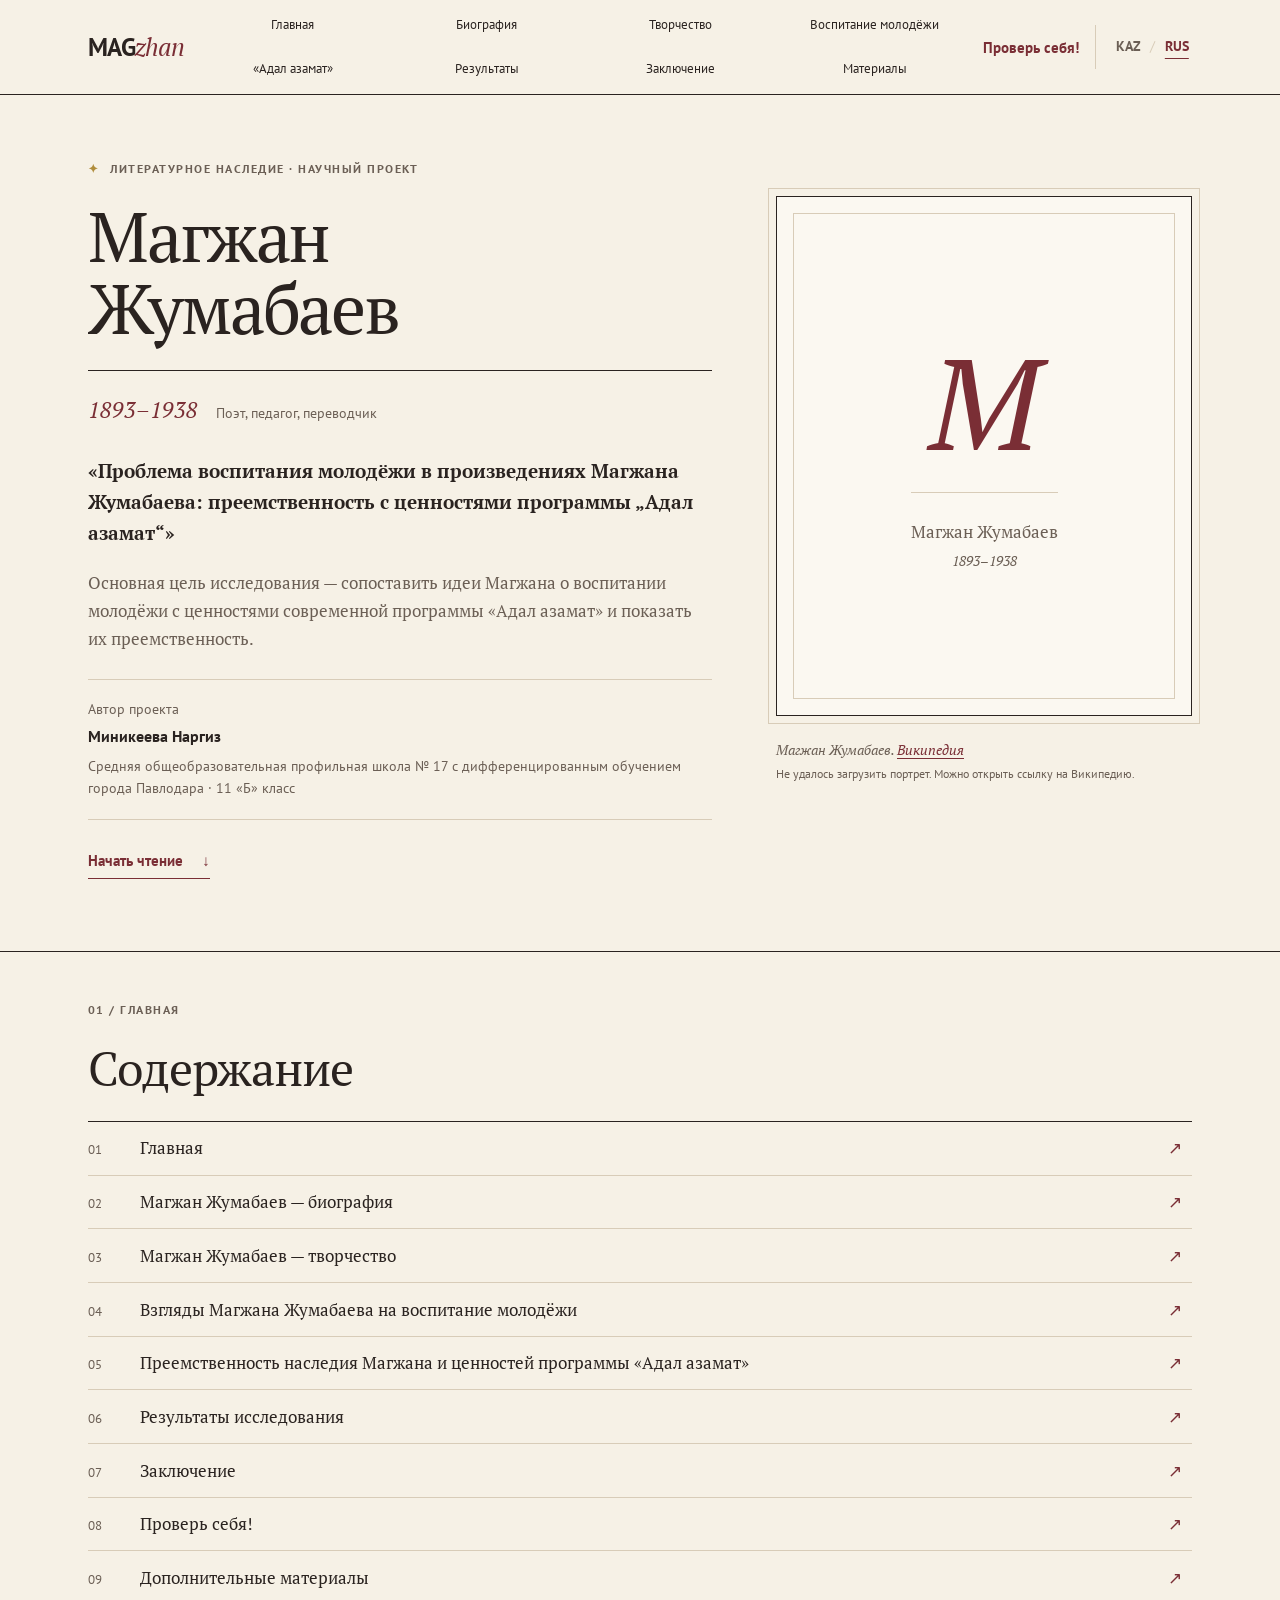
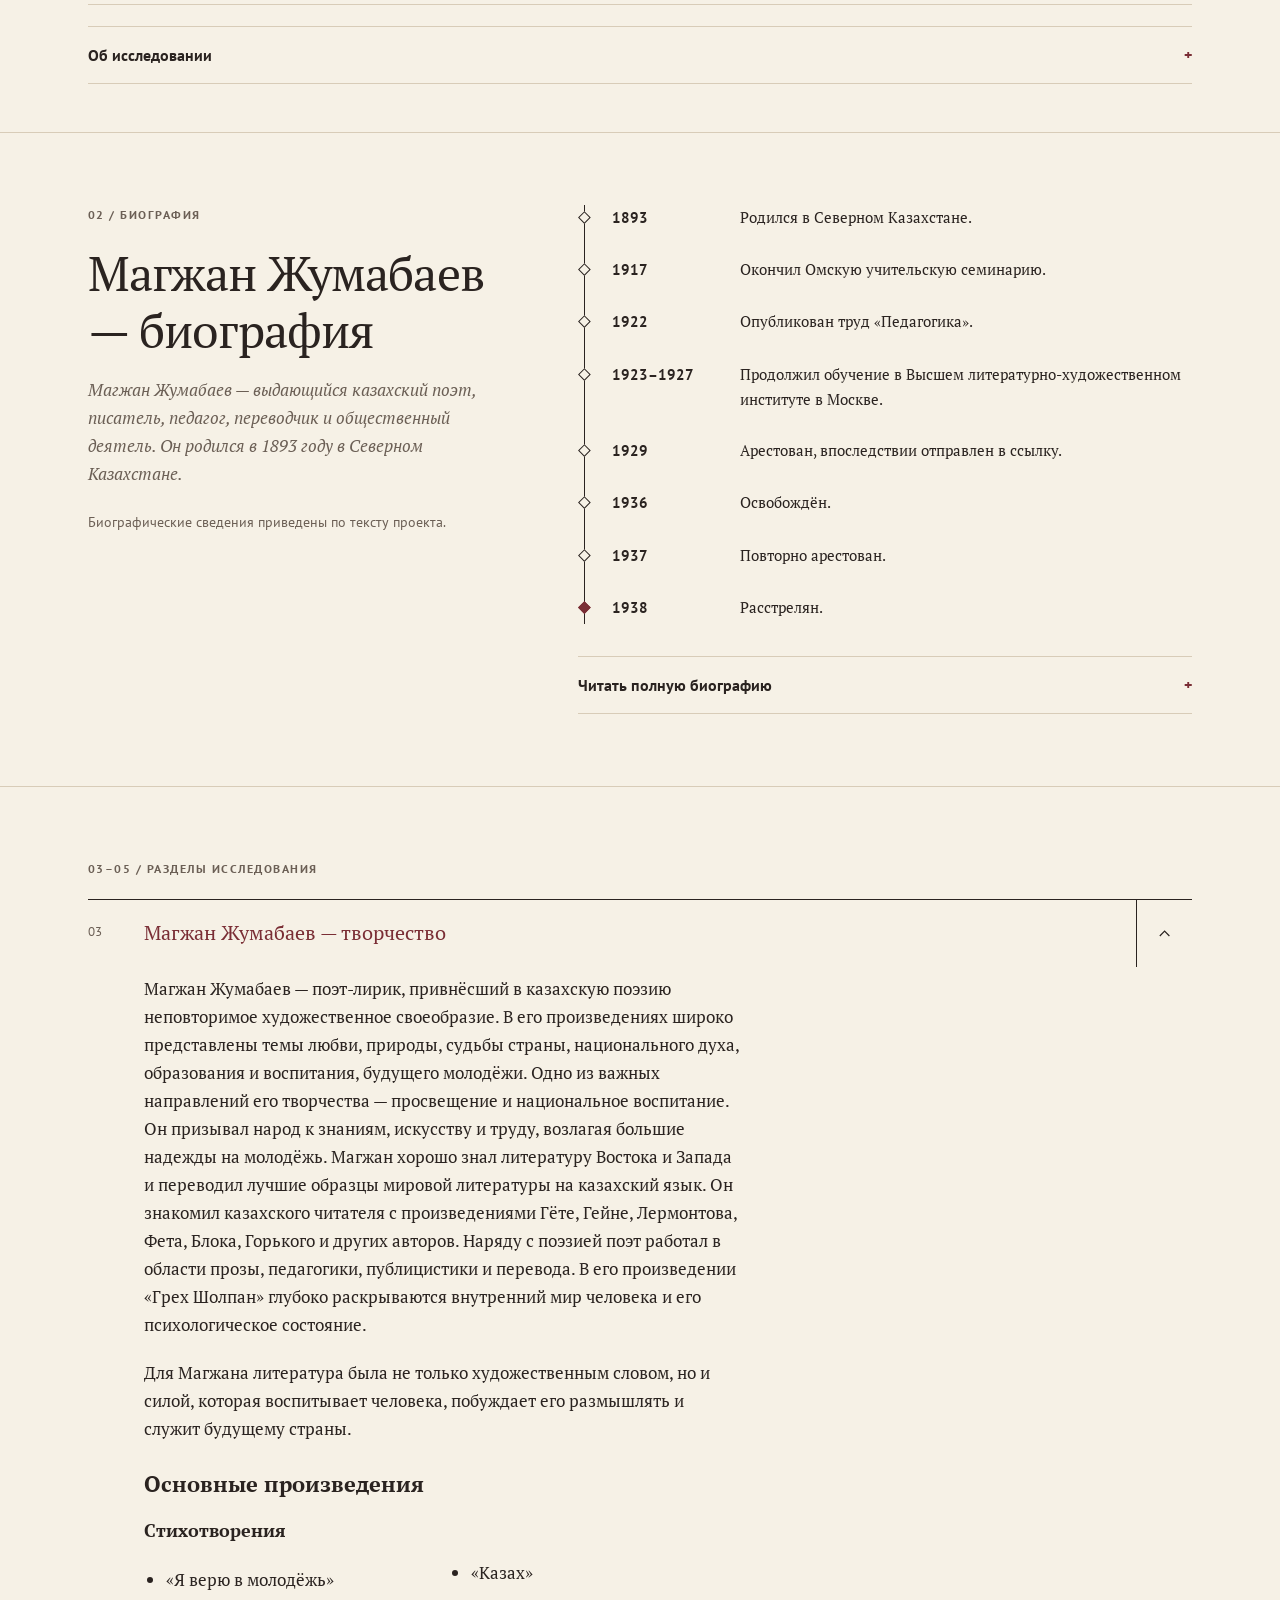
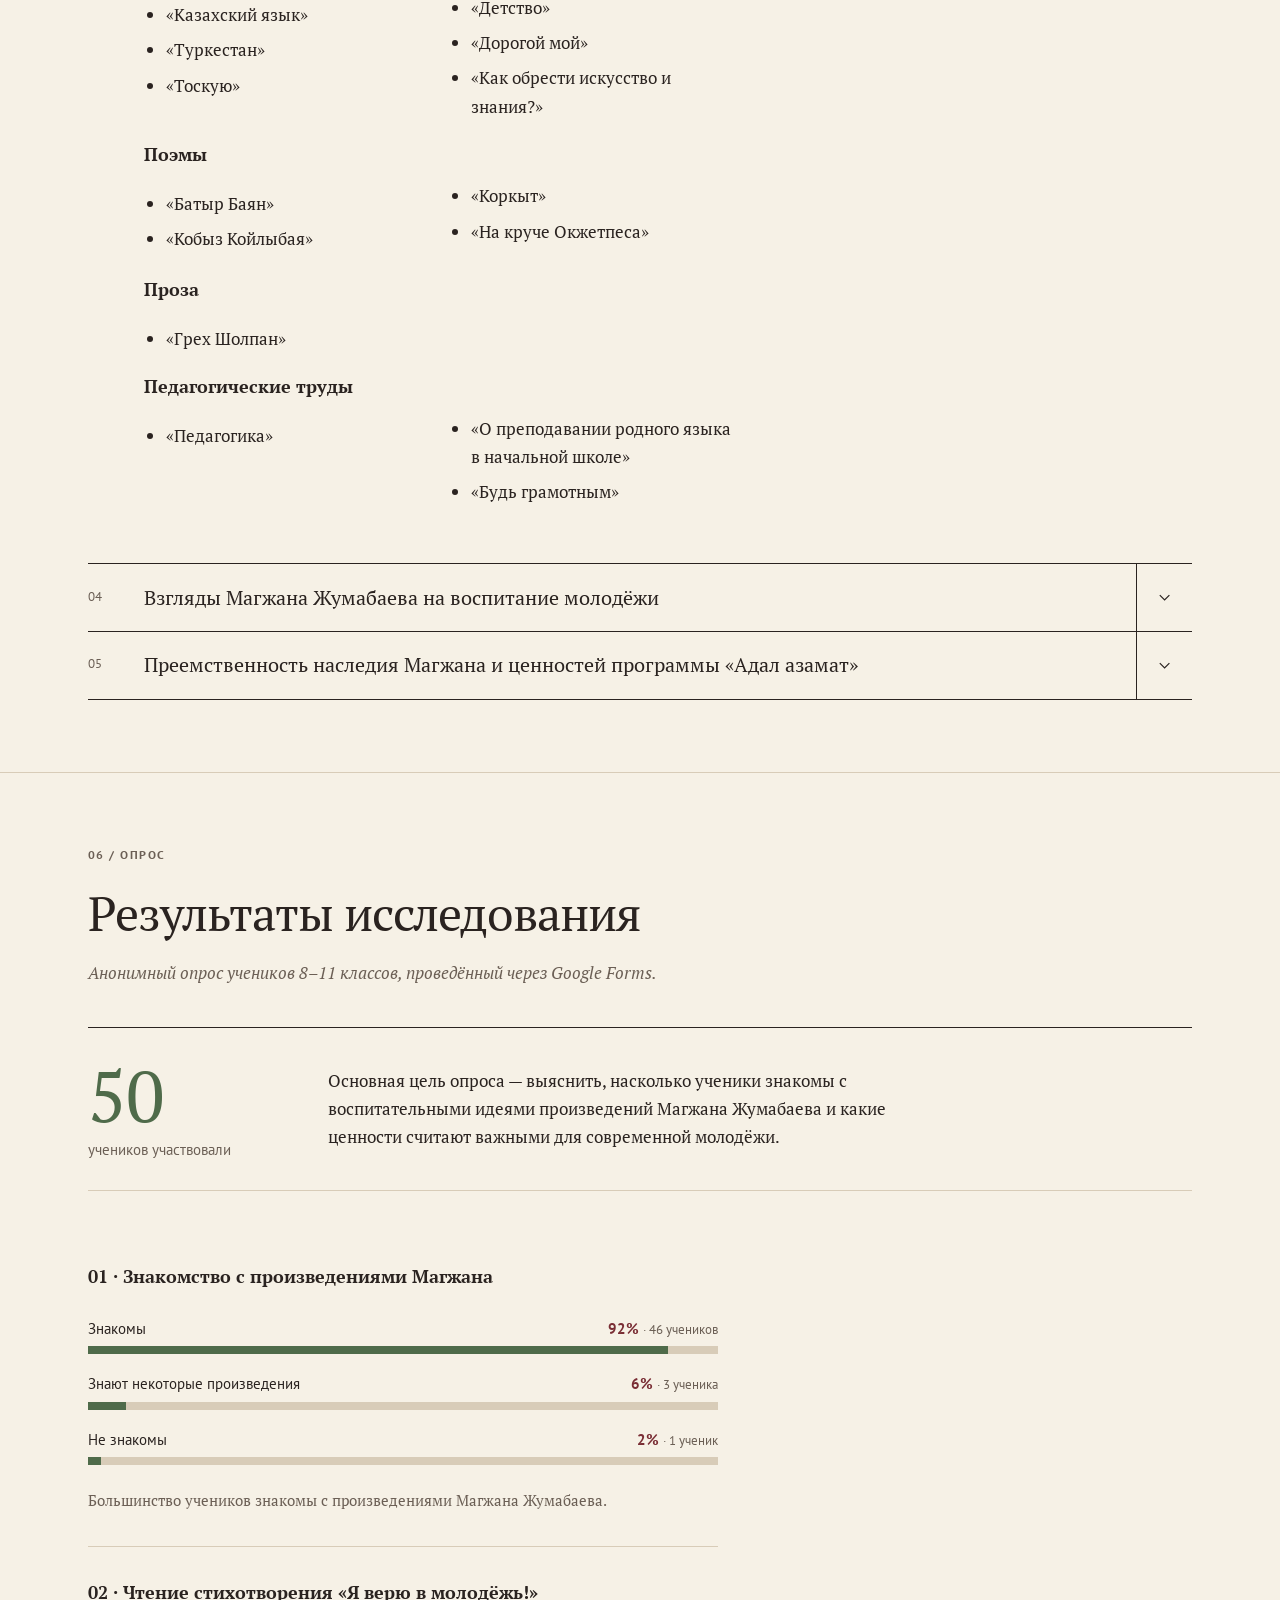
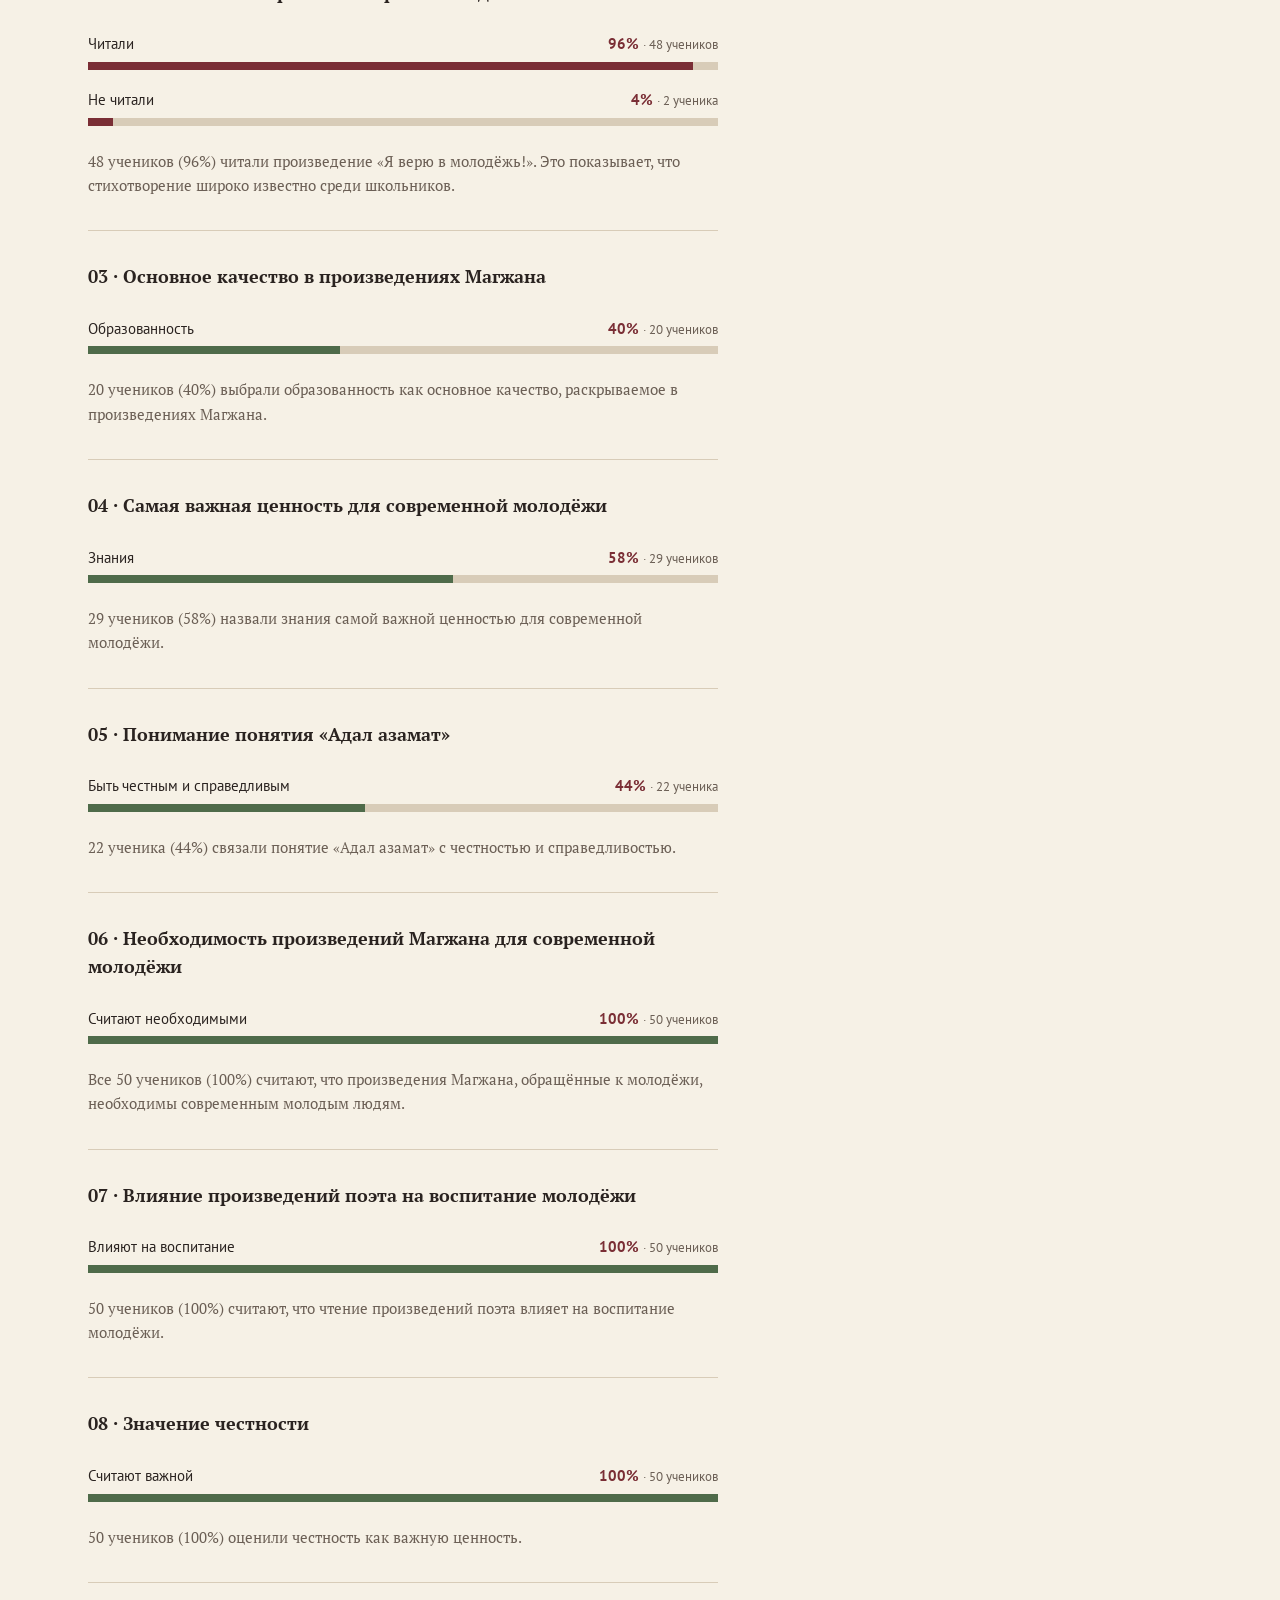
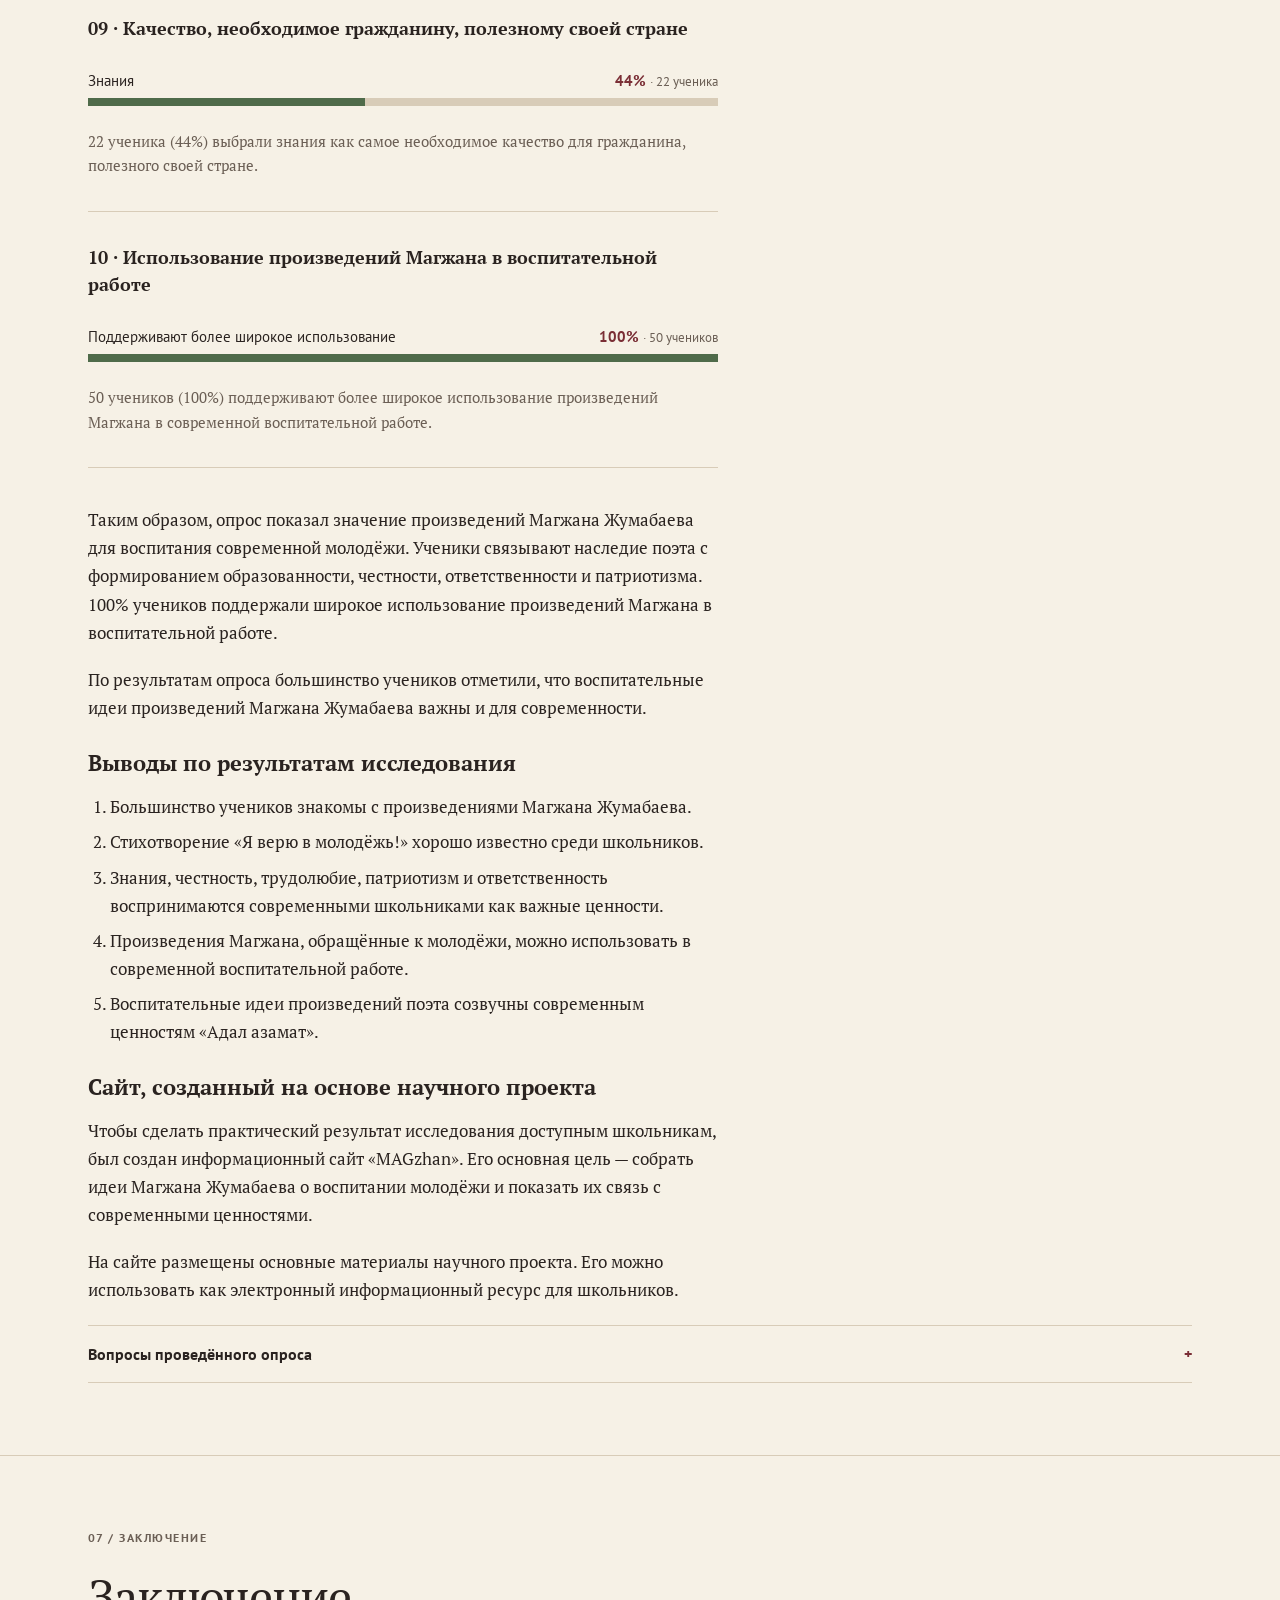
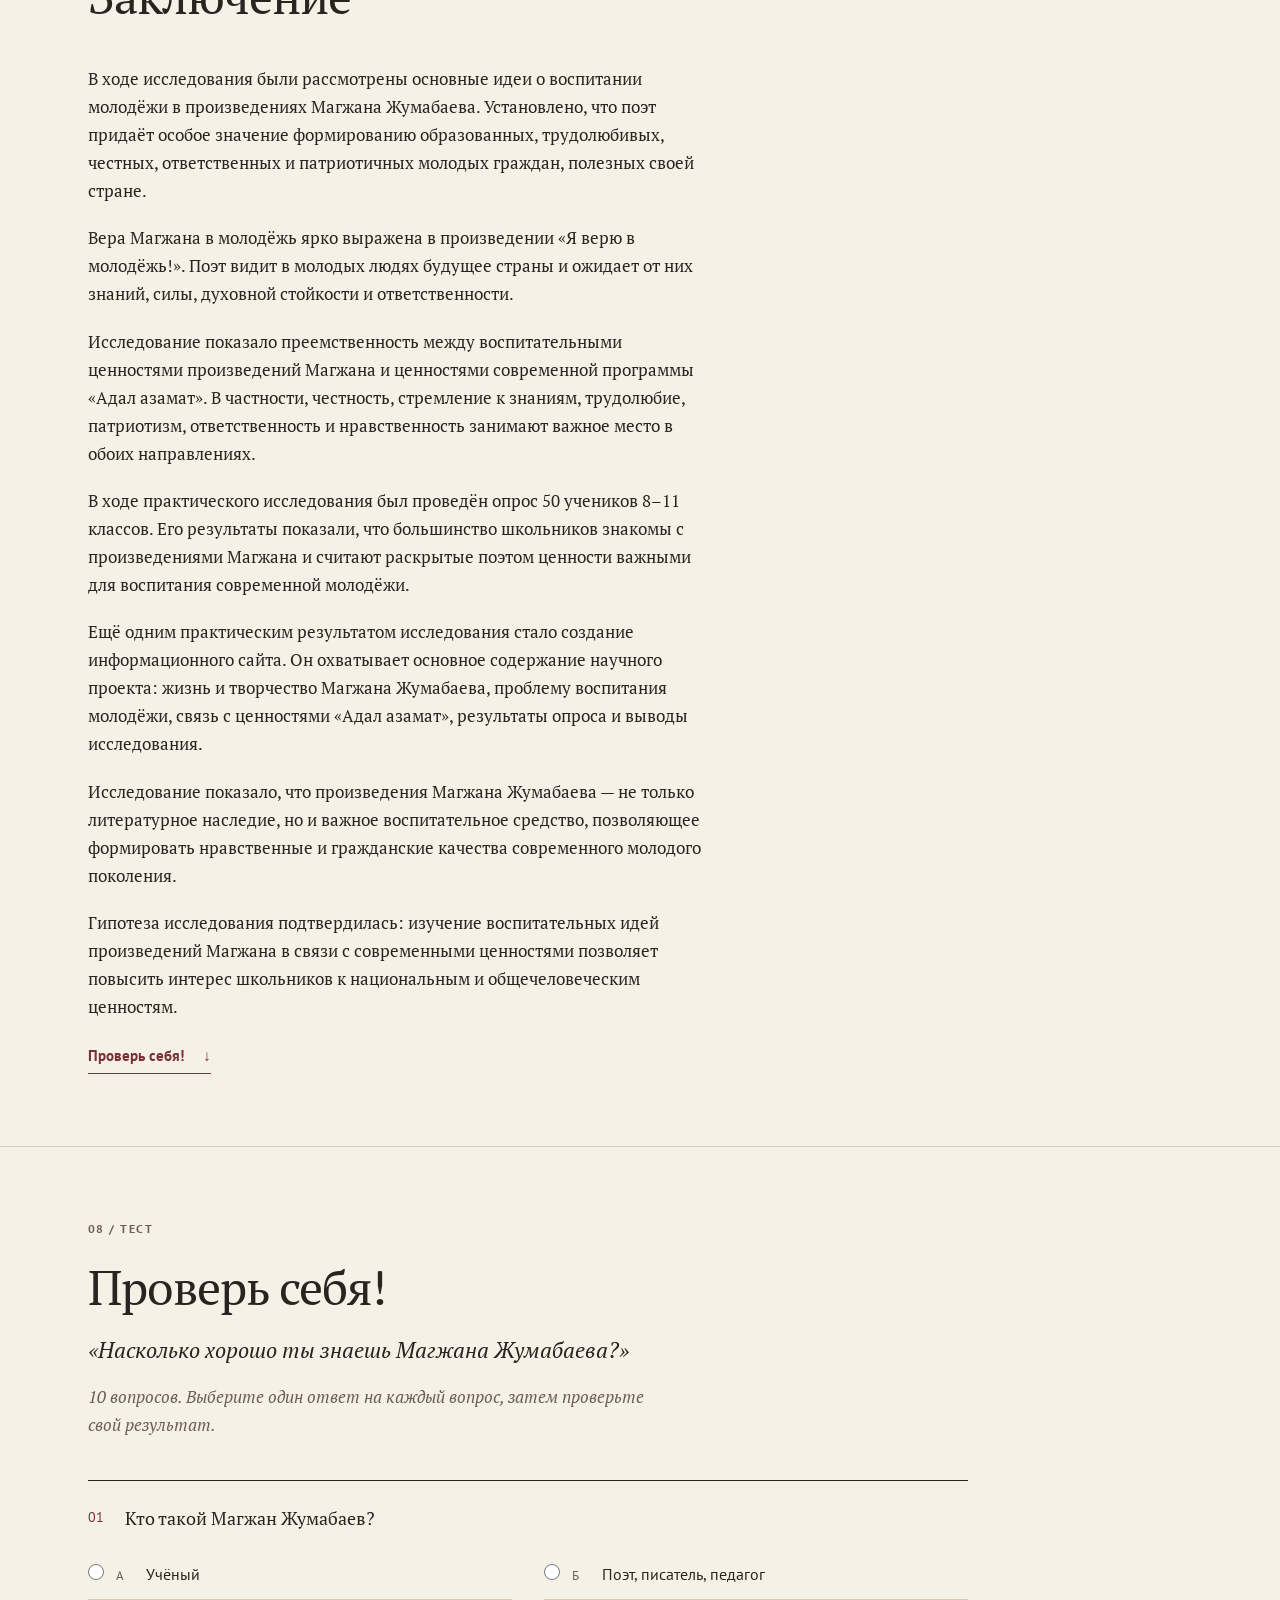
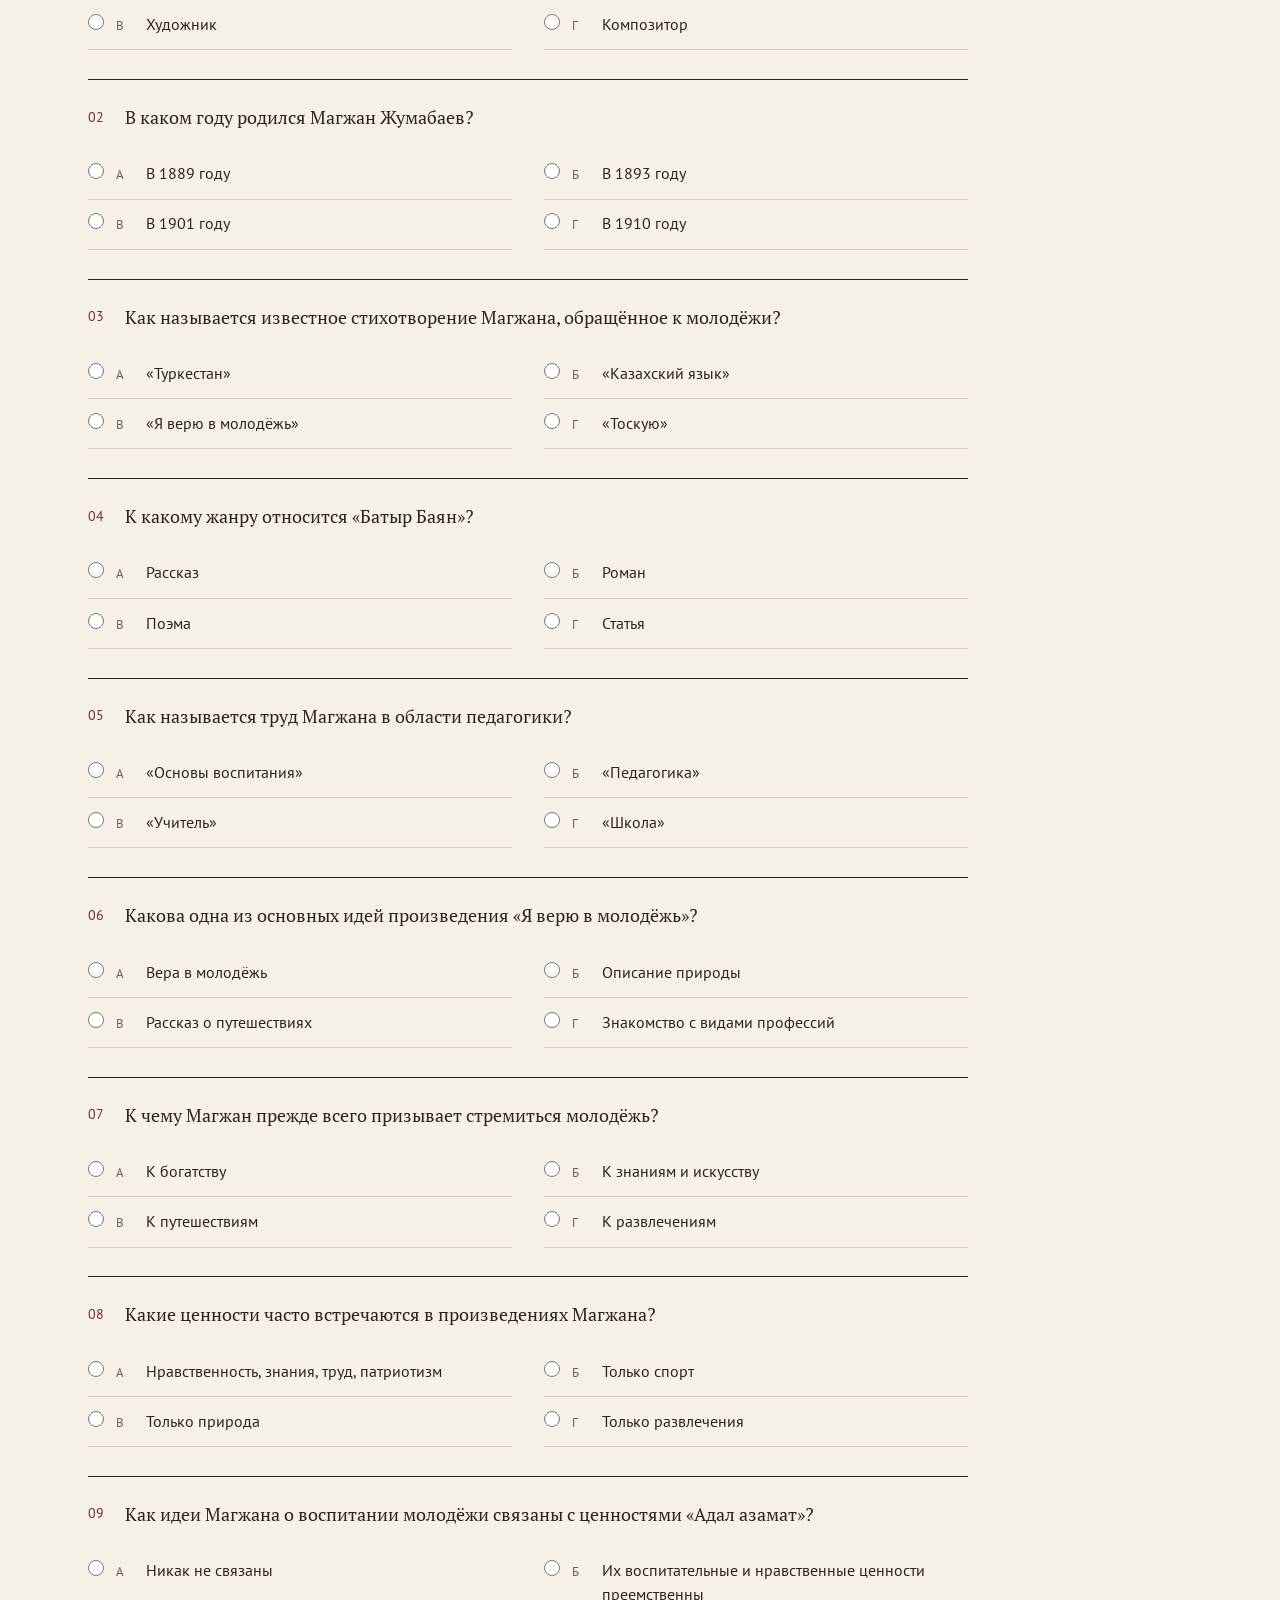
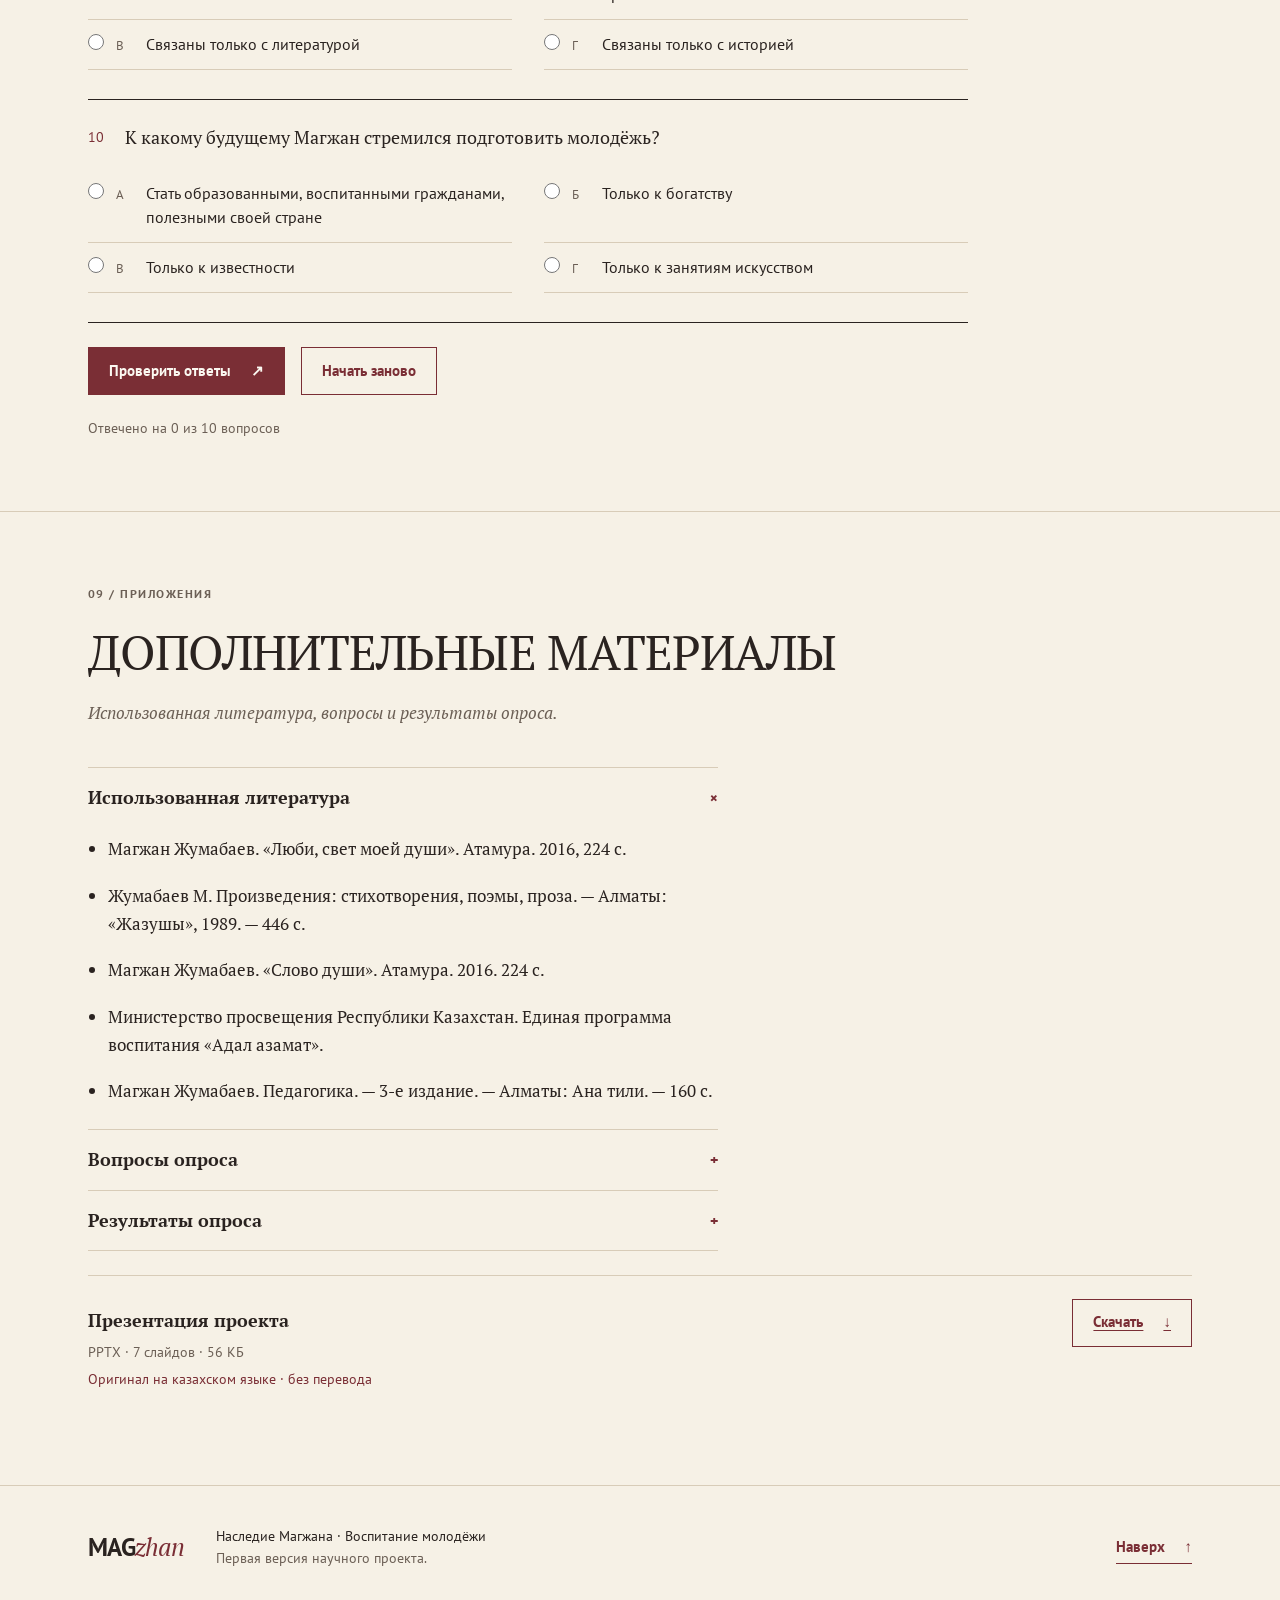
==== commit b3d2fef9: "Remove Russian translation banner" ====
--- a/ru.html
+++ b/ru.html
@@ -25,7 +25,6 @@
 <div class="header-actions"><a class="header-quiz" href="#quiz">Проверь себя!</a><div class="lang" role="group" aria-label="Язык сайта"><a href="index.html" data-lang="kk" lang="kk" hreflang="kk" aria-label="Казахский язык">KAZ</a><span aria-hidden="true">/</span><a href="ru.html" data-lang="ru" lang="ru" hreflang="ru" aria-label="Русский язык" aria-current="page">RUS</a></div></div>
 </div></header>
 <main id="main">
-<aside class="translation-notice wrap" aria-labelledby="translation-title"><div><h2 id="translation-title">О переводе</h2><p>Русская версия — машинный перевод оригинального текста на казахском языке. Пометка о переводе размещена для прозрачного информирования читателей. Возможны неточности, в том числе в переводе стихов и названий; при расхождениях следует обращаться к <a href="index.html" hreflang="kk">казахскому оригиналу</a>. Скачиваемая презентация остаётся без изменений на казахском языке.</p></div></aside>
 <section class="hero" id="top" aria-labelledby="hero-title"><div class="wrap hero-grid">
 <div class="hero-copy"><p class="eyebrow"><span class="star" aria-hidden="true">✦</span> Литературное наследие · Научный проект</p>
 <h1 id="hero-title">Магжан<br>Жумабаев</h1><p class="years">1893–1938 <span>Поэт, педагог, переводчик</span></p>
--- a/style.css
+++ b/style.css
@@ -291,8 +291,4 @@
 
 /* Language editions and translation disclosure. */
 .lang a { text-decoration: none; display: inline-flex; align-items: center; }
-.translation-notice { padding-top: 1.5rem; }
-.translation-notice > div { border-left: 2px solid var(--accent); background: var(--panel); padding: 1rem 1.2rem; font: .9rem/1.6 var(--sans); }
-.translation-notice h2 { margin: 0 0 .4rem; color: var(--accent); font-size: 1rem; }
-.translation-notice p { margin: 0; max-width: 100ch; }
 .material-download .download-language { margin-top: .35rem; color: var(--accent); font-size: .85rem; }
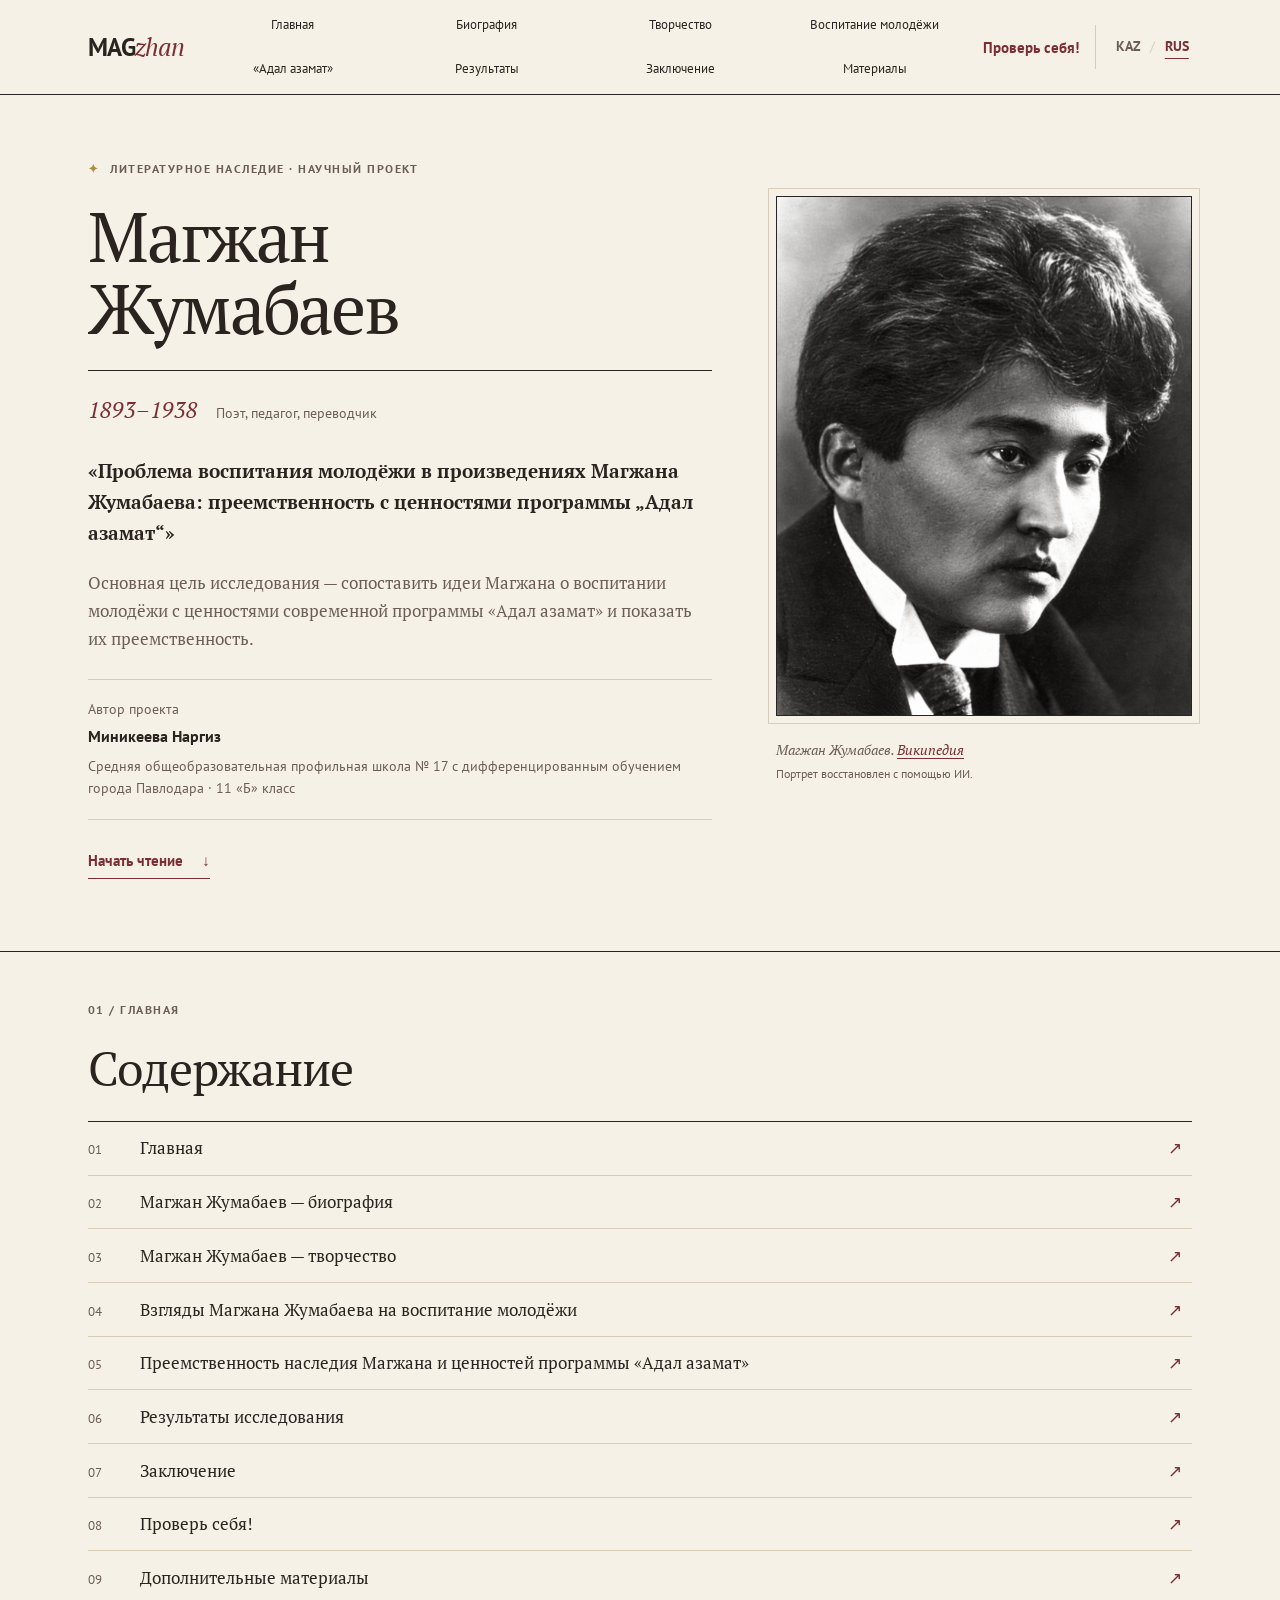
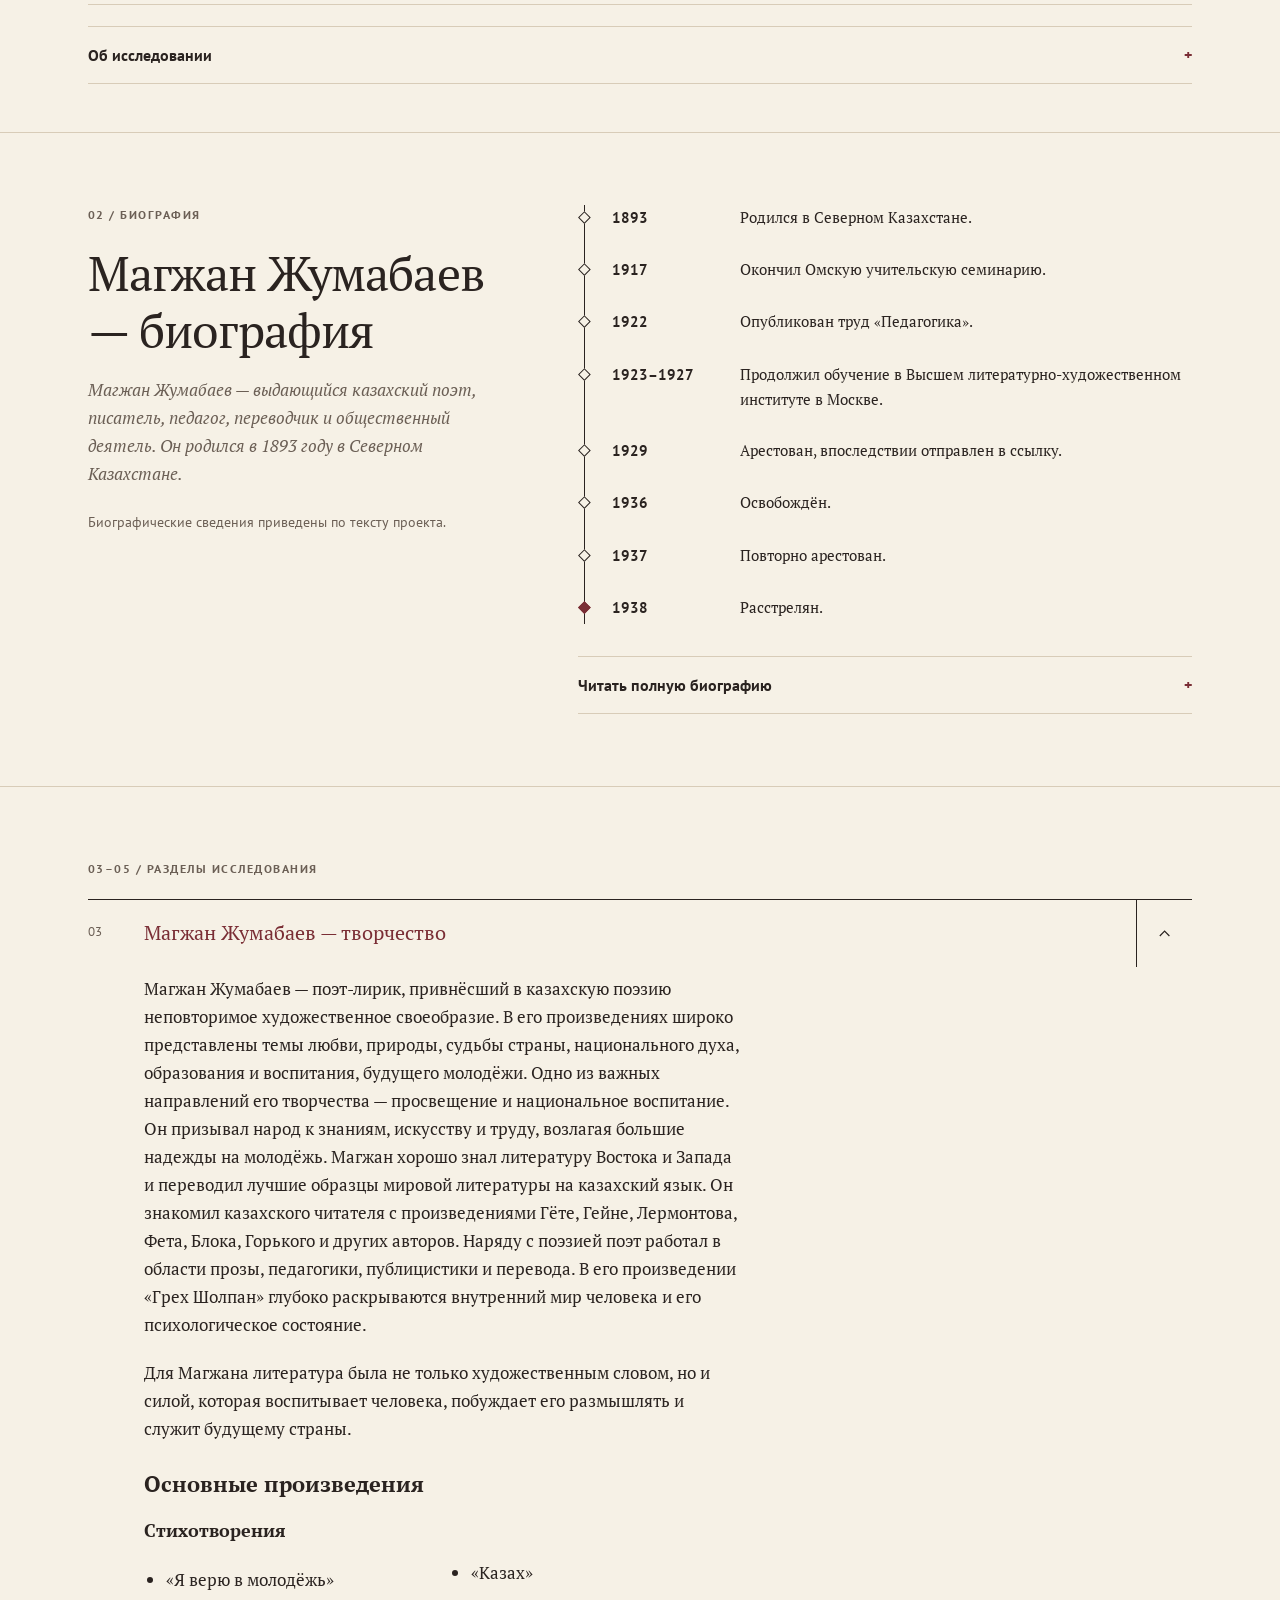
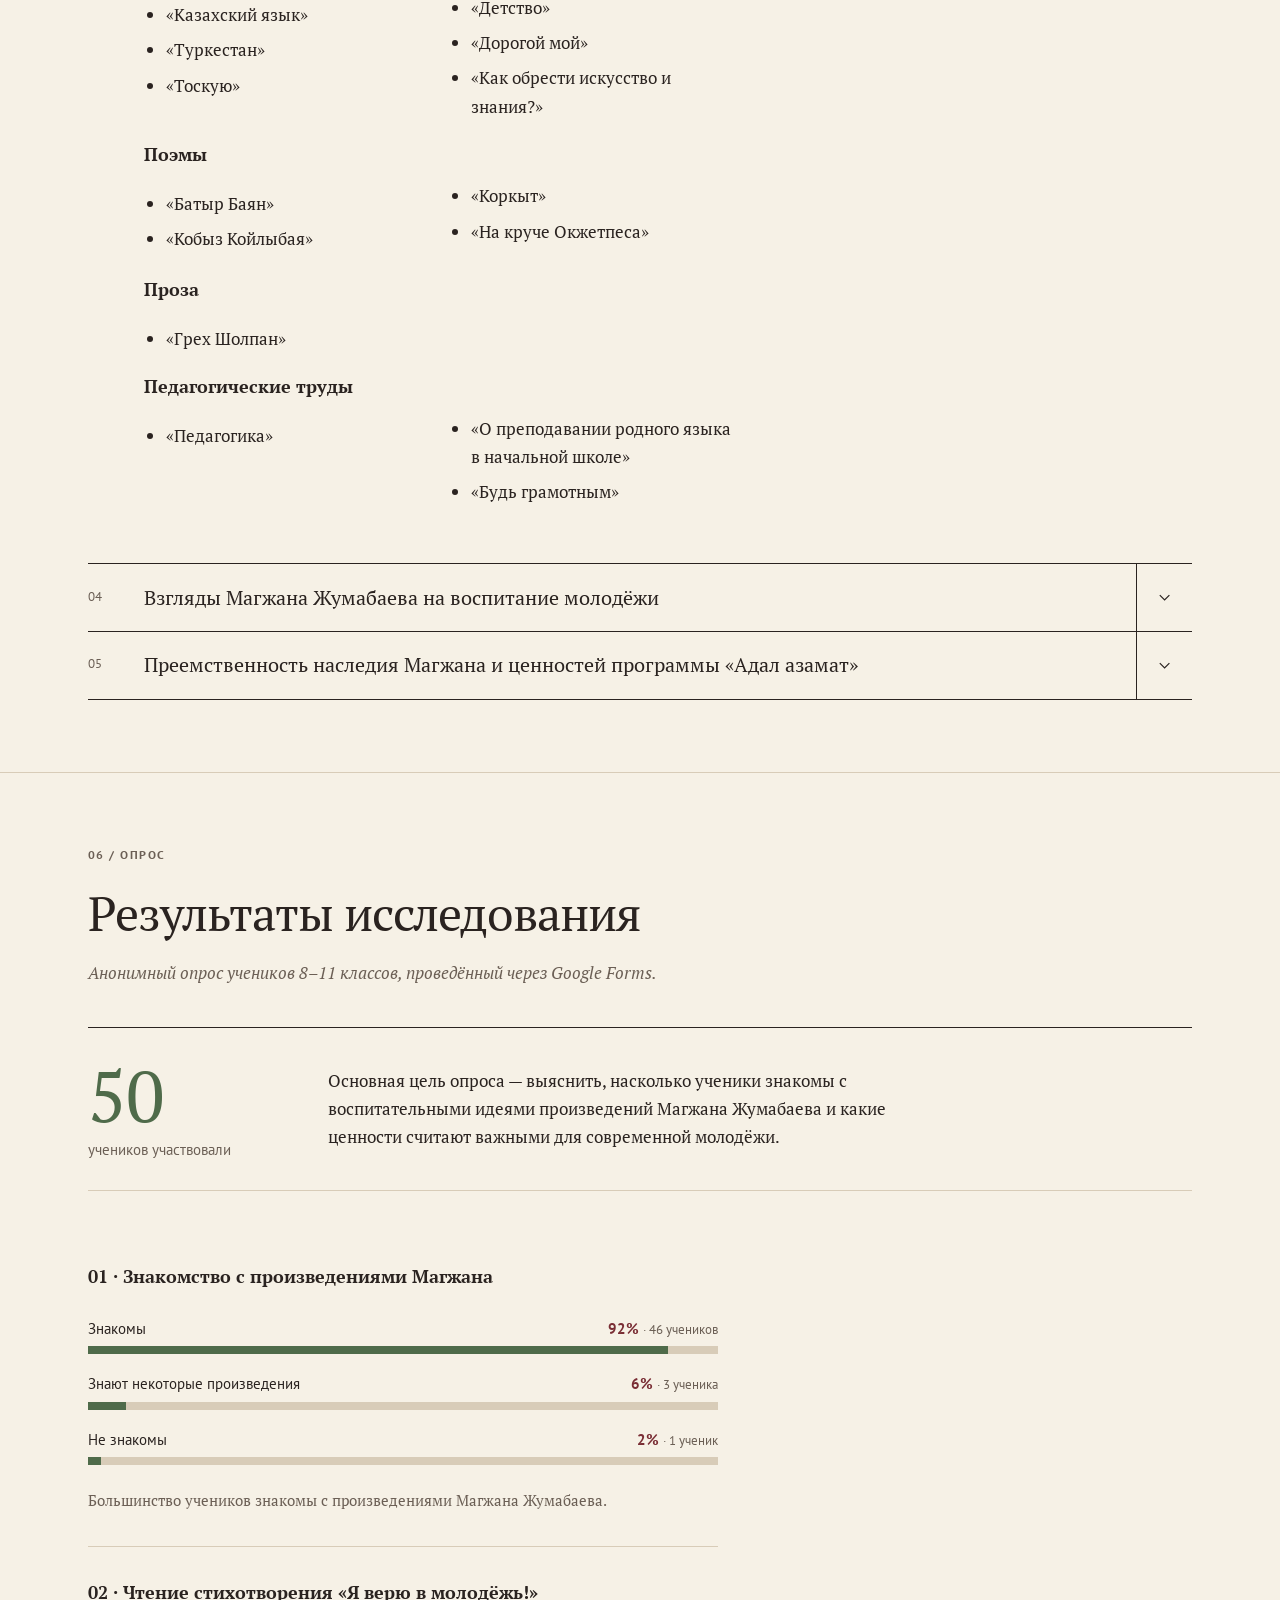
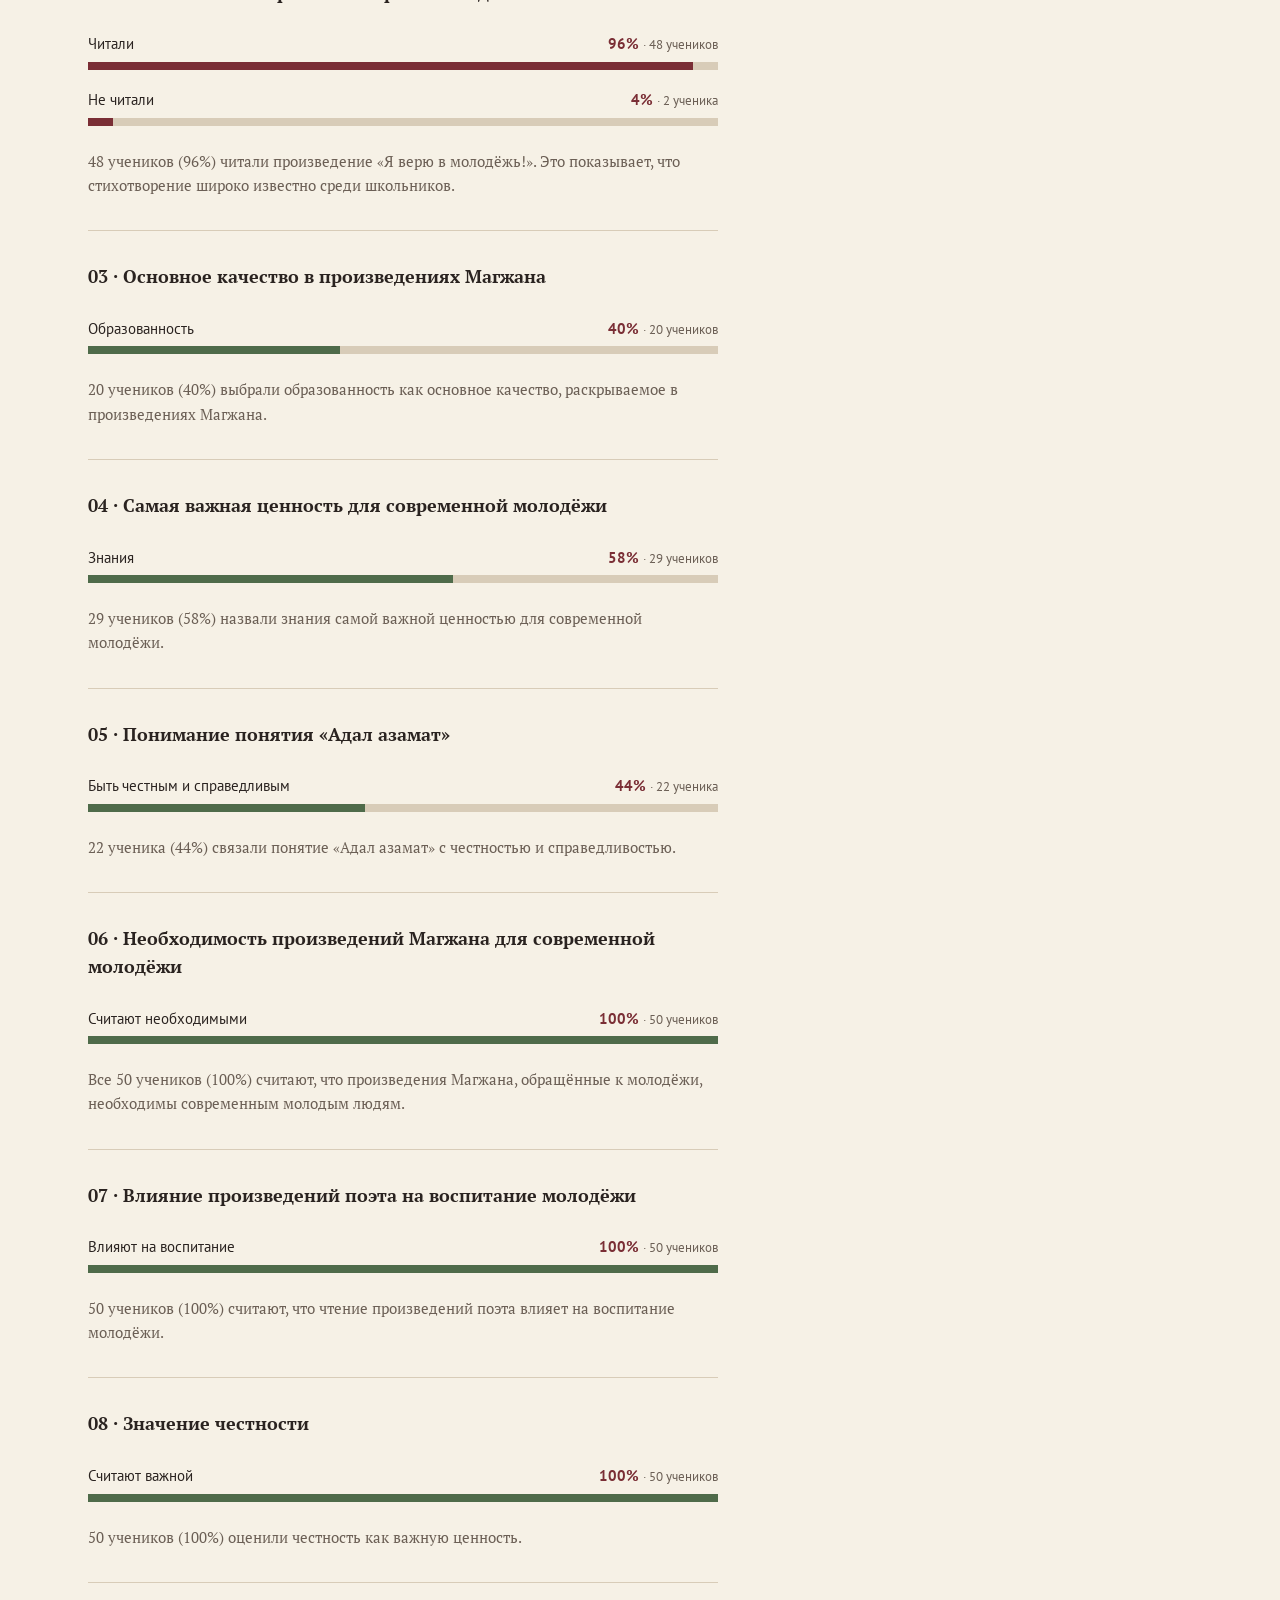
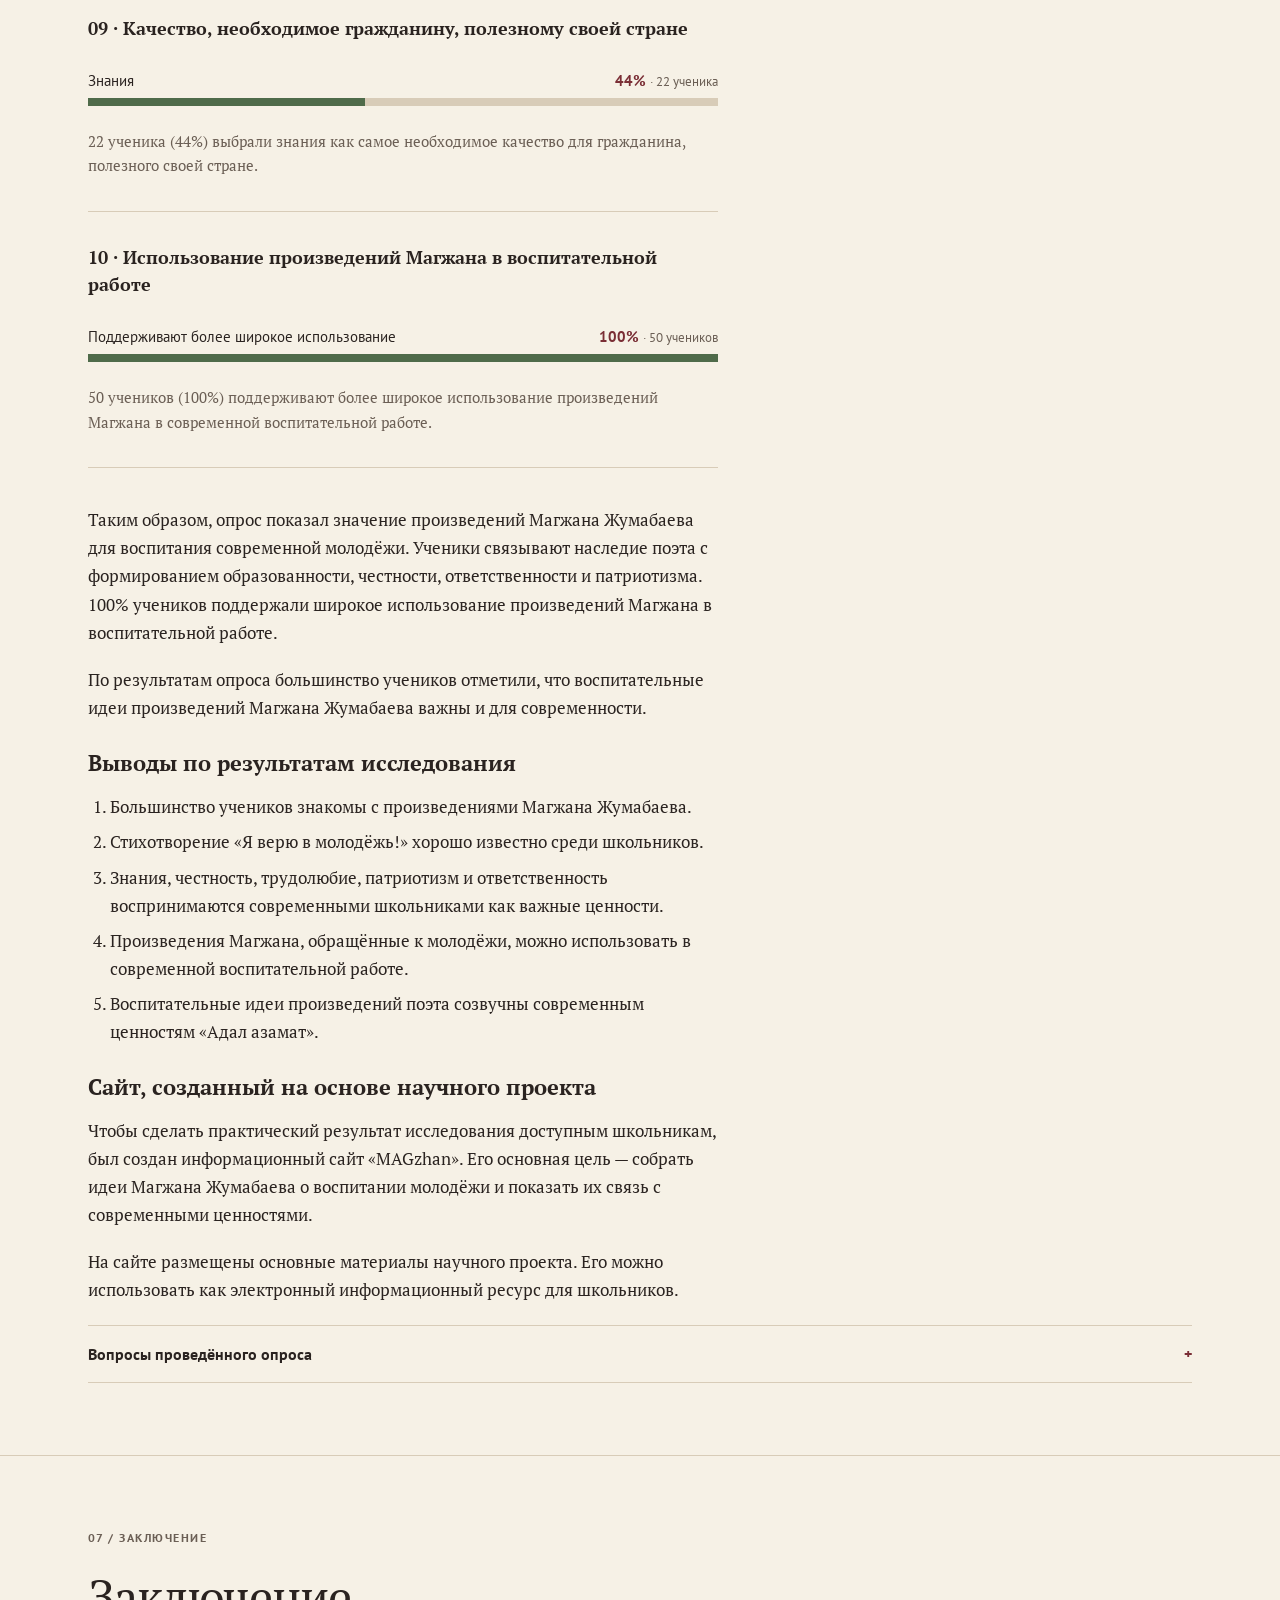
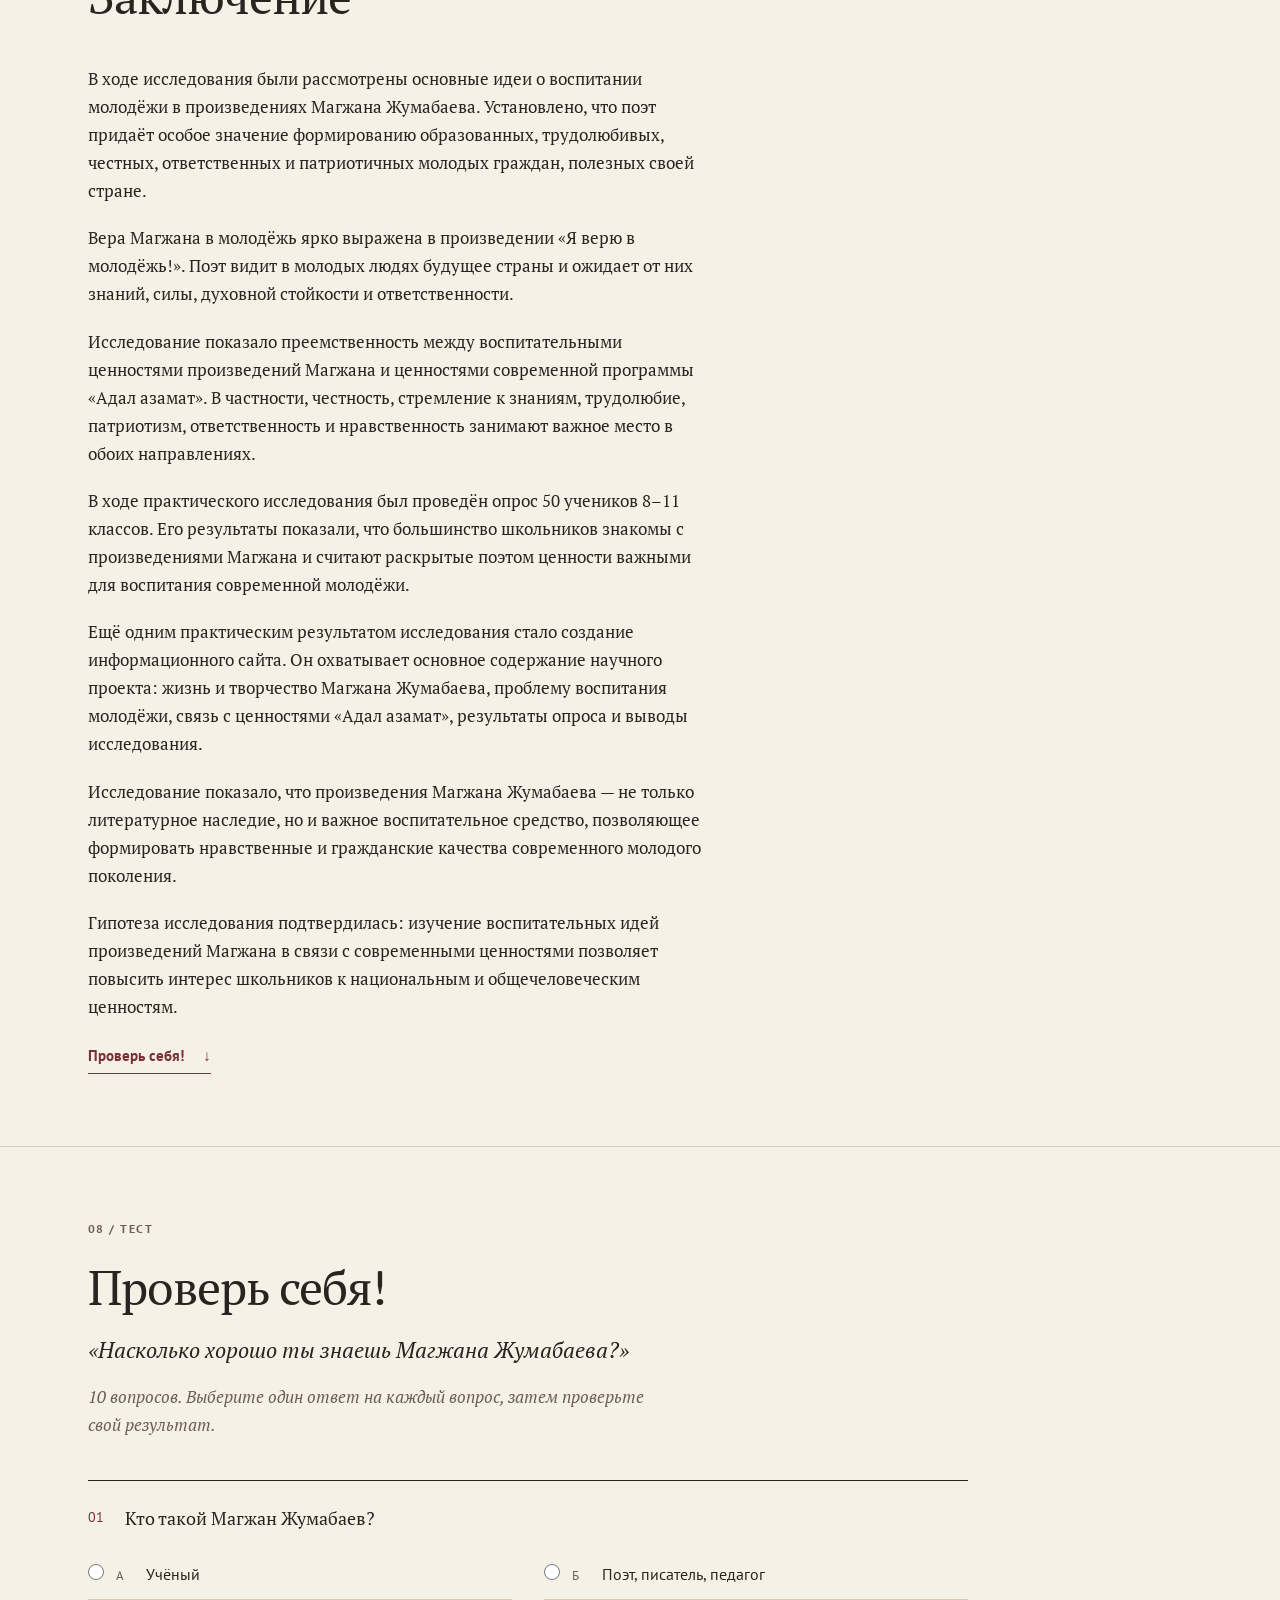
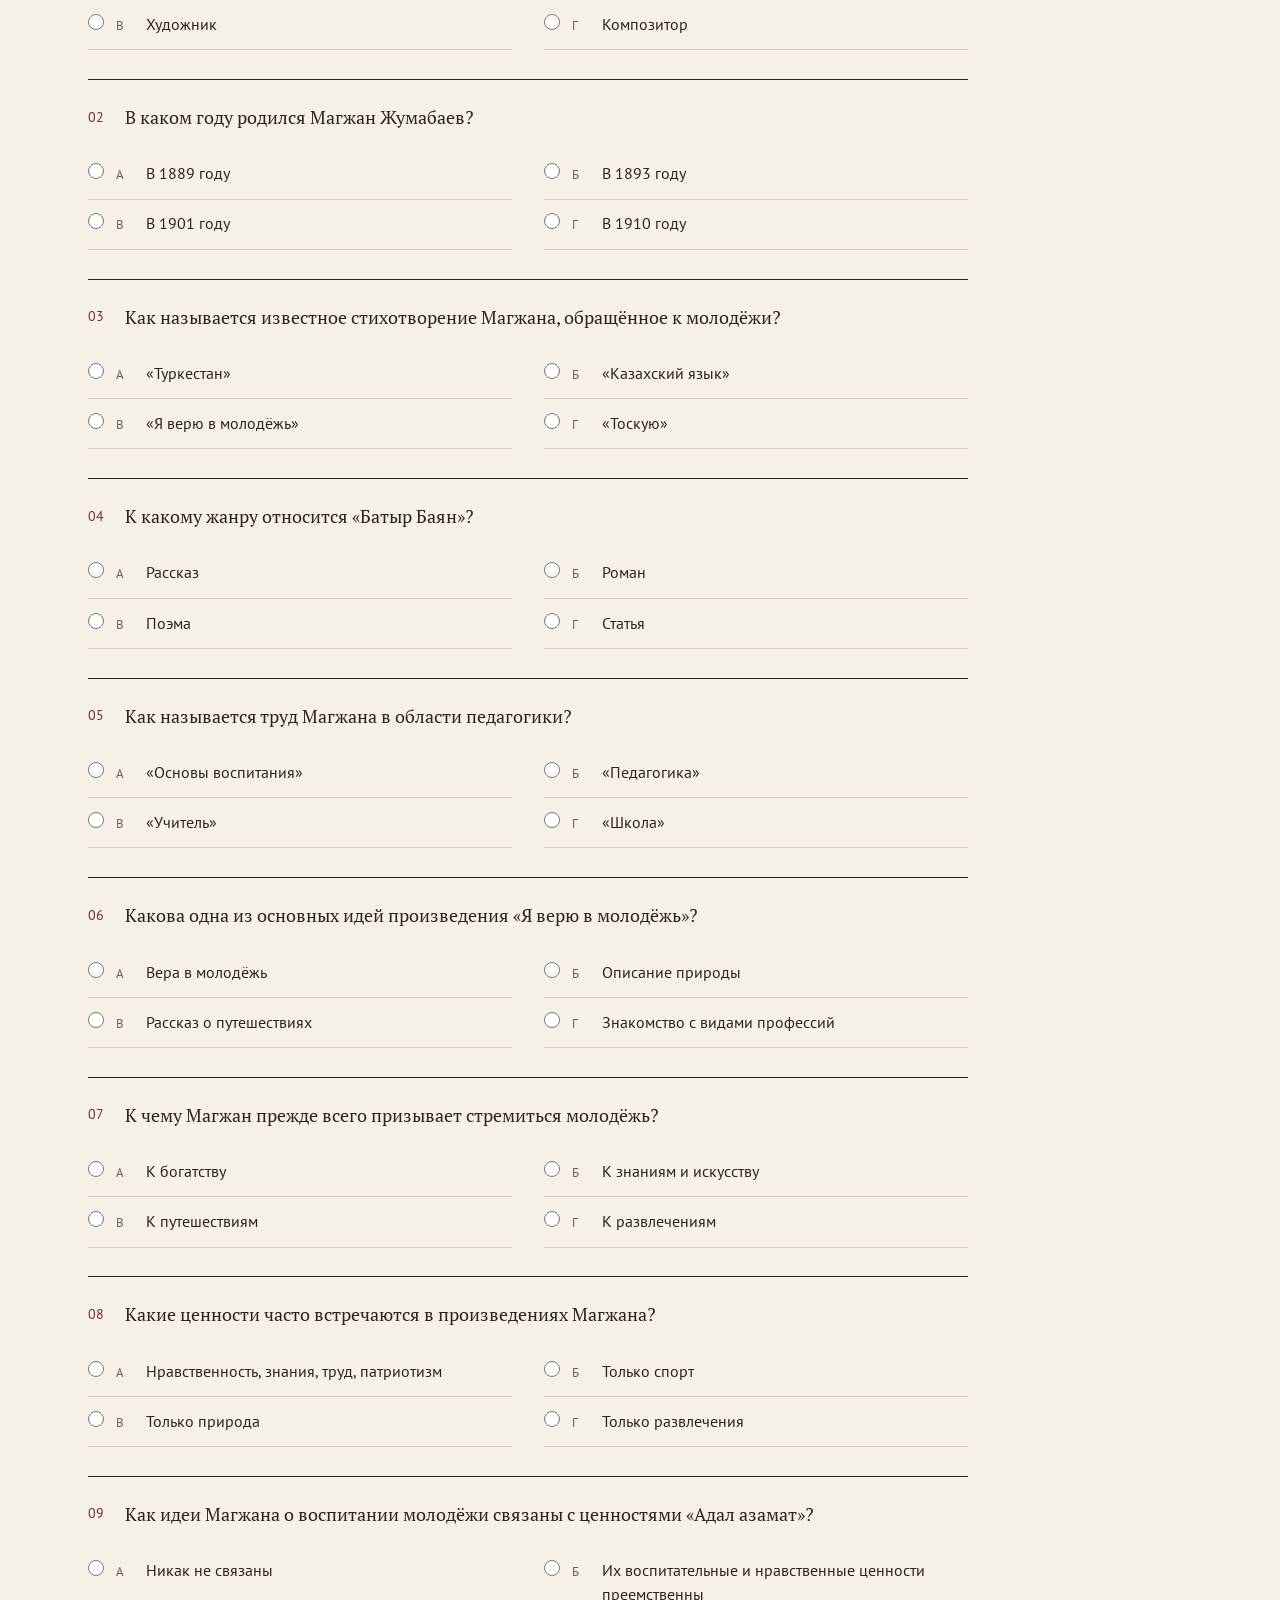
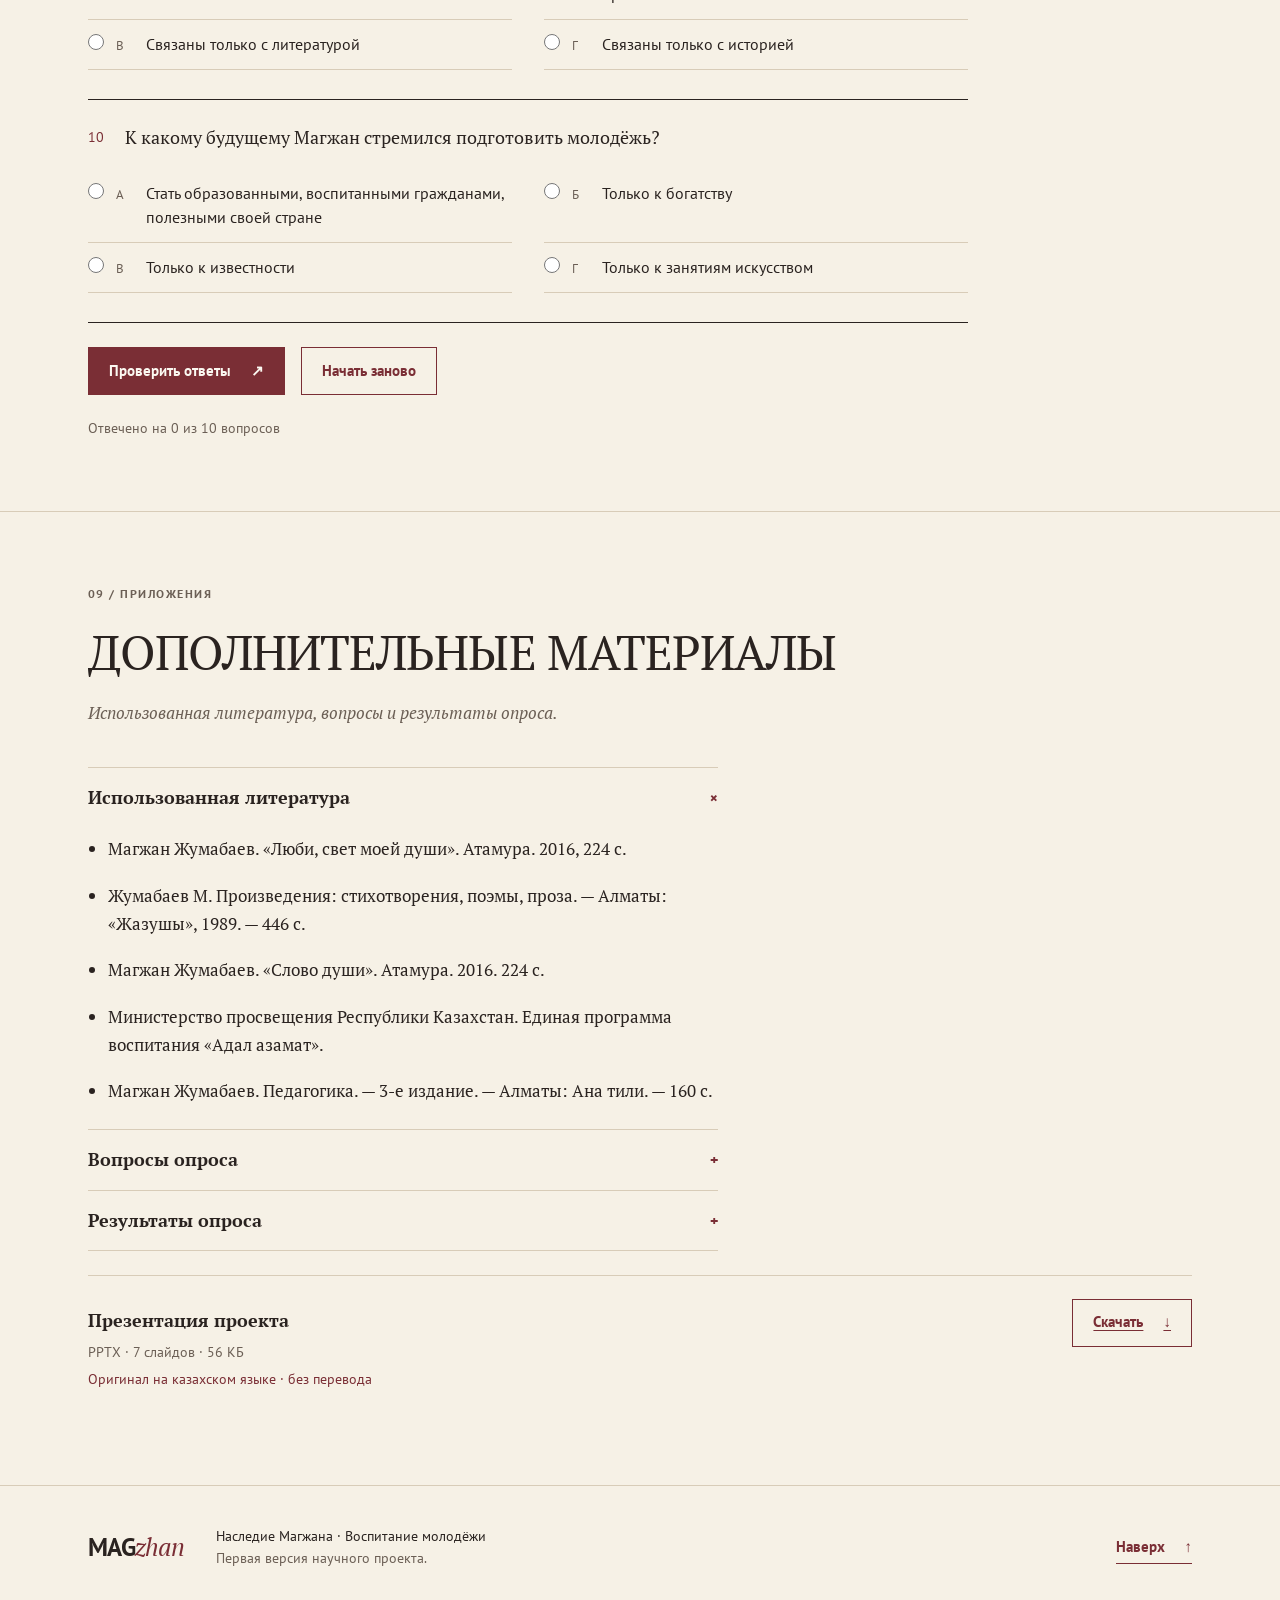
==== commit 3cc9df78: "Bundle detailed restored portrait in both language editions" ====
--- a/ru.html
+++ b/ru.html
@@ -33,7 +33,7 @@
 <!-- TODO: сверить официальное казахское название школы с заказчиком; собственные имена не переименовывать при языковой правке. --><p class="author"><span>Автор проекта</span><strong>Миникеева Наргиз</strong><span>Средняя общеобразовательная профильная школа № 17 с дифференцированным обучением города Павлодара · 11 «Б» класс</span></p>
 <a class="text-link" href="#bio">Начать чтение <span aria-hidden="true">↓</span></a>
 </div>
-<figure class="portrait"><div class="frame" id="photoFrame"><div class="photo-placeholder" id="photoPh"><span class="portrait-initial" aria-hidden="true">М</span><p>Магжан Жумабаев<br><span>1893–1938</span></p></div></div><figcaption>Магжан Жумабаев. <a id="photoSource" href="https://kk.wikipedia.org/wiki/Мағжан_Бекенұлы_Жұмабаев" target="_blank" rel="noopener noreferrer">Википедия</a><span id="photoStatus" class="photo-status">Загрузка портрета…</span></figcaption></figure>
+<figure class="portrait"><div class="frame" id="photoFrame"><img src="portrait-restored.png" alt="Портрет Магжана Жумабаева" decoding="async"></div><figcaption>Магжан Жумабаев. <a id="photoSource" href="https://kk.wikipedia.org/wiki/Мағжан_Бекенұлы_Жұмабаев" target="_blank" rel="noopener noreferrer">Википедия</a><span id="photoStatus" class="photo-status">Портрет восстановлен с помощью ИИ.</span></figcaption></figure>
 </div></section>
 <section class="block contents-block" id="contents" aria-labelledby="contents-title"><div class="wrap"><div class="section-heading"><p class="eyebrow">01 / Главная</p><h2 id="contents-title">Содержание</h2></div><nav aria-label="Полный список разделов проекта"><ol class="contents-list"><li><a href="#top"><span class="contents-number" aria-hidden="true">01</span><span>Главная</span><span aria-hidden="true">↗</span></a></li><li><a href="#bio"><span class="contents-number" aria-hidden="true">02</span><span>Магжан Жумабаев — биография</span><span aria-hidden="true">↗</span></a></li><li><a href="#creativity"><span class="contents-number" aria-hidden="true">03</span><span>Магжан Жумабаев — творчество</span><span aria-hidden="true">↗</span></a></li><li><a href="#education"><span class="contents-number" aria-hidden="true">04</span><span>Взгляды Магжана Жумабаева на воспитание молодёжи</span><span aria-hidden="true">↗</span></a></li><li><a href="#values"><span class="contents-number" aria-hidden="true">05</span><span>Преемственность наследия Магжана и ценностей программы «Адал азамат»</span><span aria-hidden="true">↗</span></a></li><li><a href="#results"><span class="contents-number" aria-hidden="true">06</span><span>Результаты исследования</span><span aria-hidden="true">↗</span></a></li><li><a href="#conclusion"><span class="contents-number" aria-hidden="true">07</span><span>Заключение</span><span aria-hidden="true">↗</span></a></li><li><a href="#quiz"><span class="contents-number" aria-hidden="true">08</span><span>Проверь себя!</span><span aria-hidden="true">↗</span></a></li><li><a href="#materials"><span class="contents-number" aria-hidden="true">09</span><span>Дополнительные материалы</span><span aria-hidden="true">↗</span></a></li></ol></nav><details class="reading"><summary>Об исследовании <span aria-hidden="true">+</span></summary><div class="prose"><p>Исследование посвящено проблеме воспитания молодёжи в произведениях Магжана Жумабаева. В ходе работы были проанализированы произведения поэта, обращённые к молодёжи, и его педагогические взгляды. Выделены такие ценности, как стремление к знаниям, трудолюбие, нравственность, честность, ответственность и патриотизм.</p>
 <p>Кроме того, среди учеников 8–11 классов был проведён опрос, позволивший изучить отношение современной молодёжи к этим ценностям. Результаты исследования показали, что воспитательные идеи Магжана важны и для современного общества.</p>
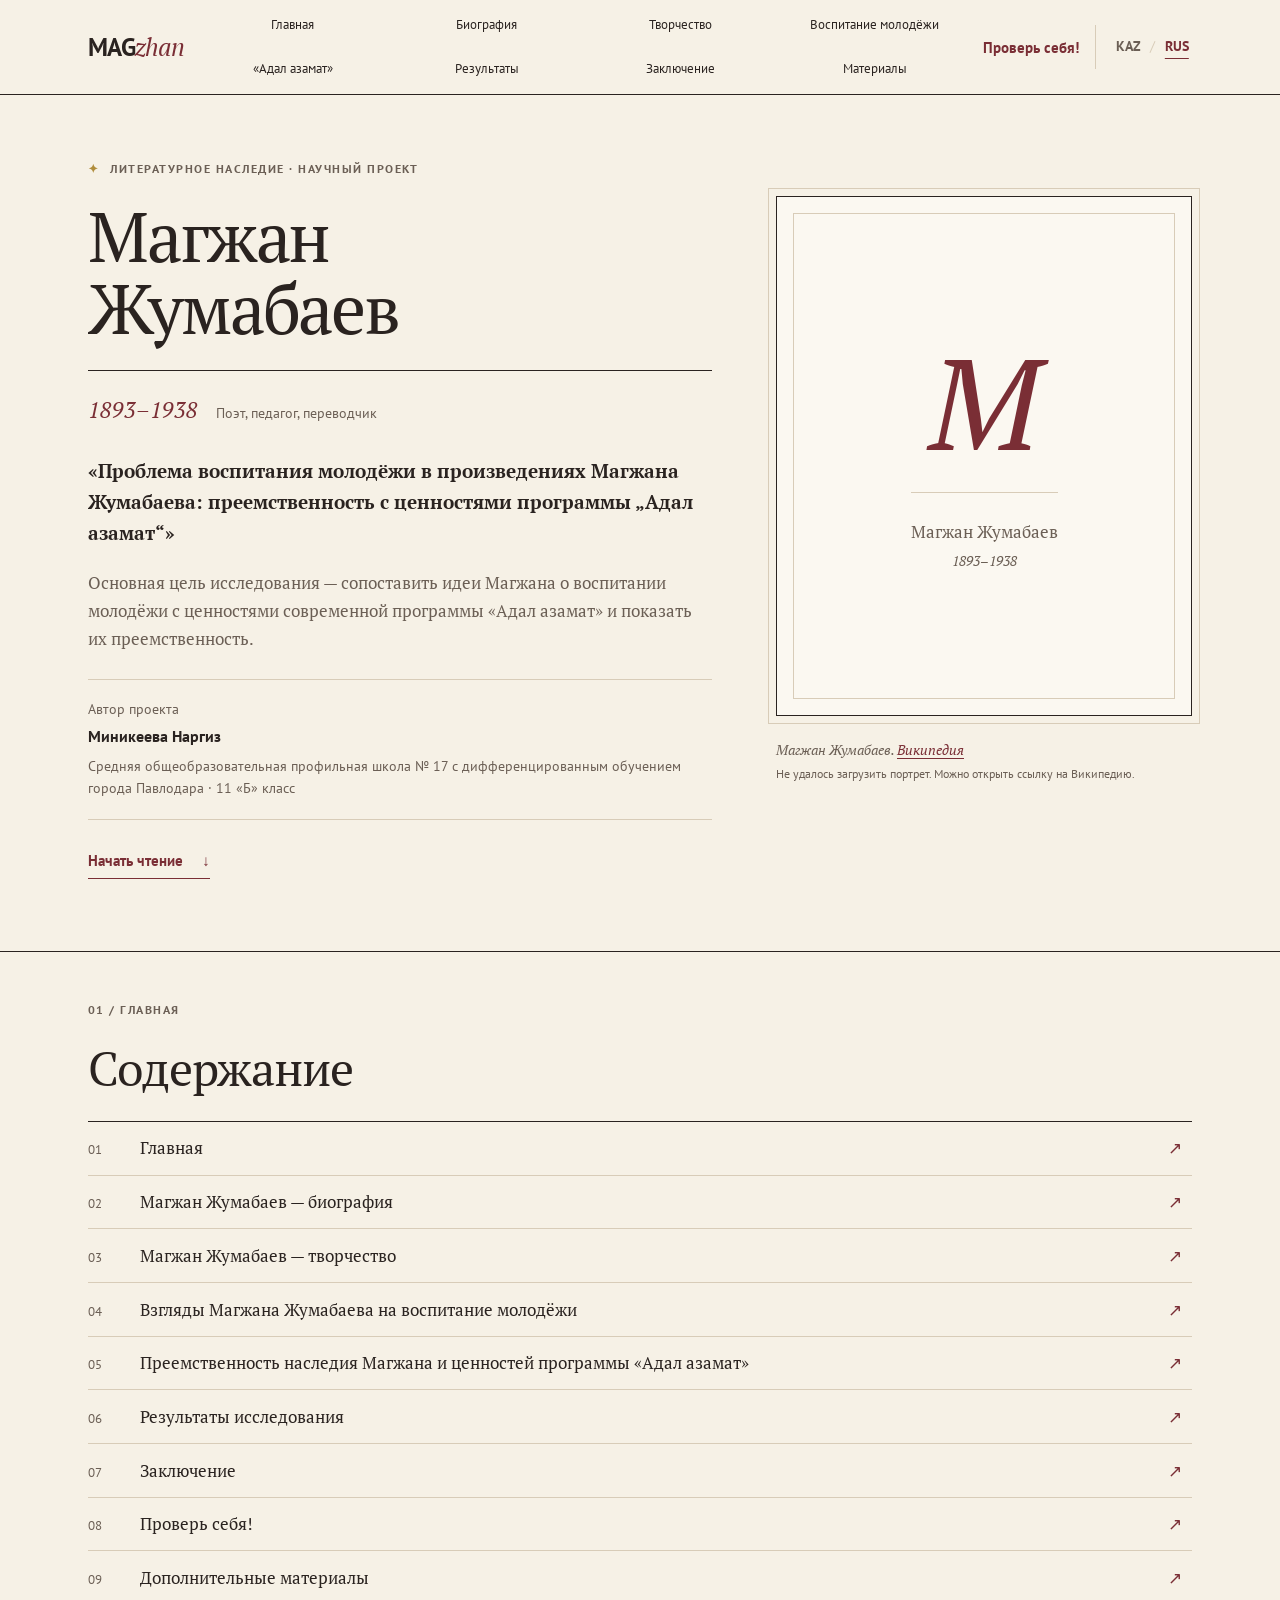
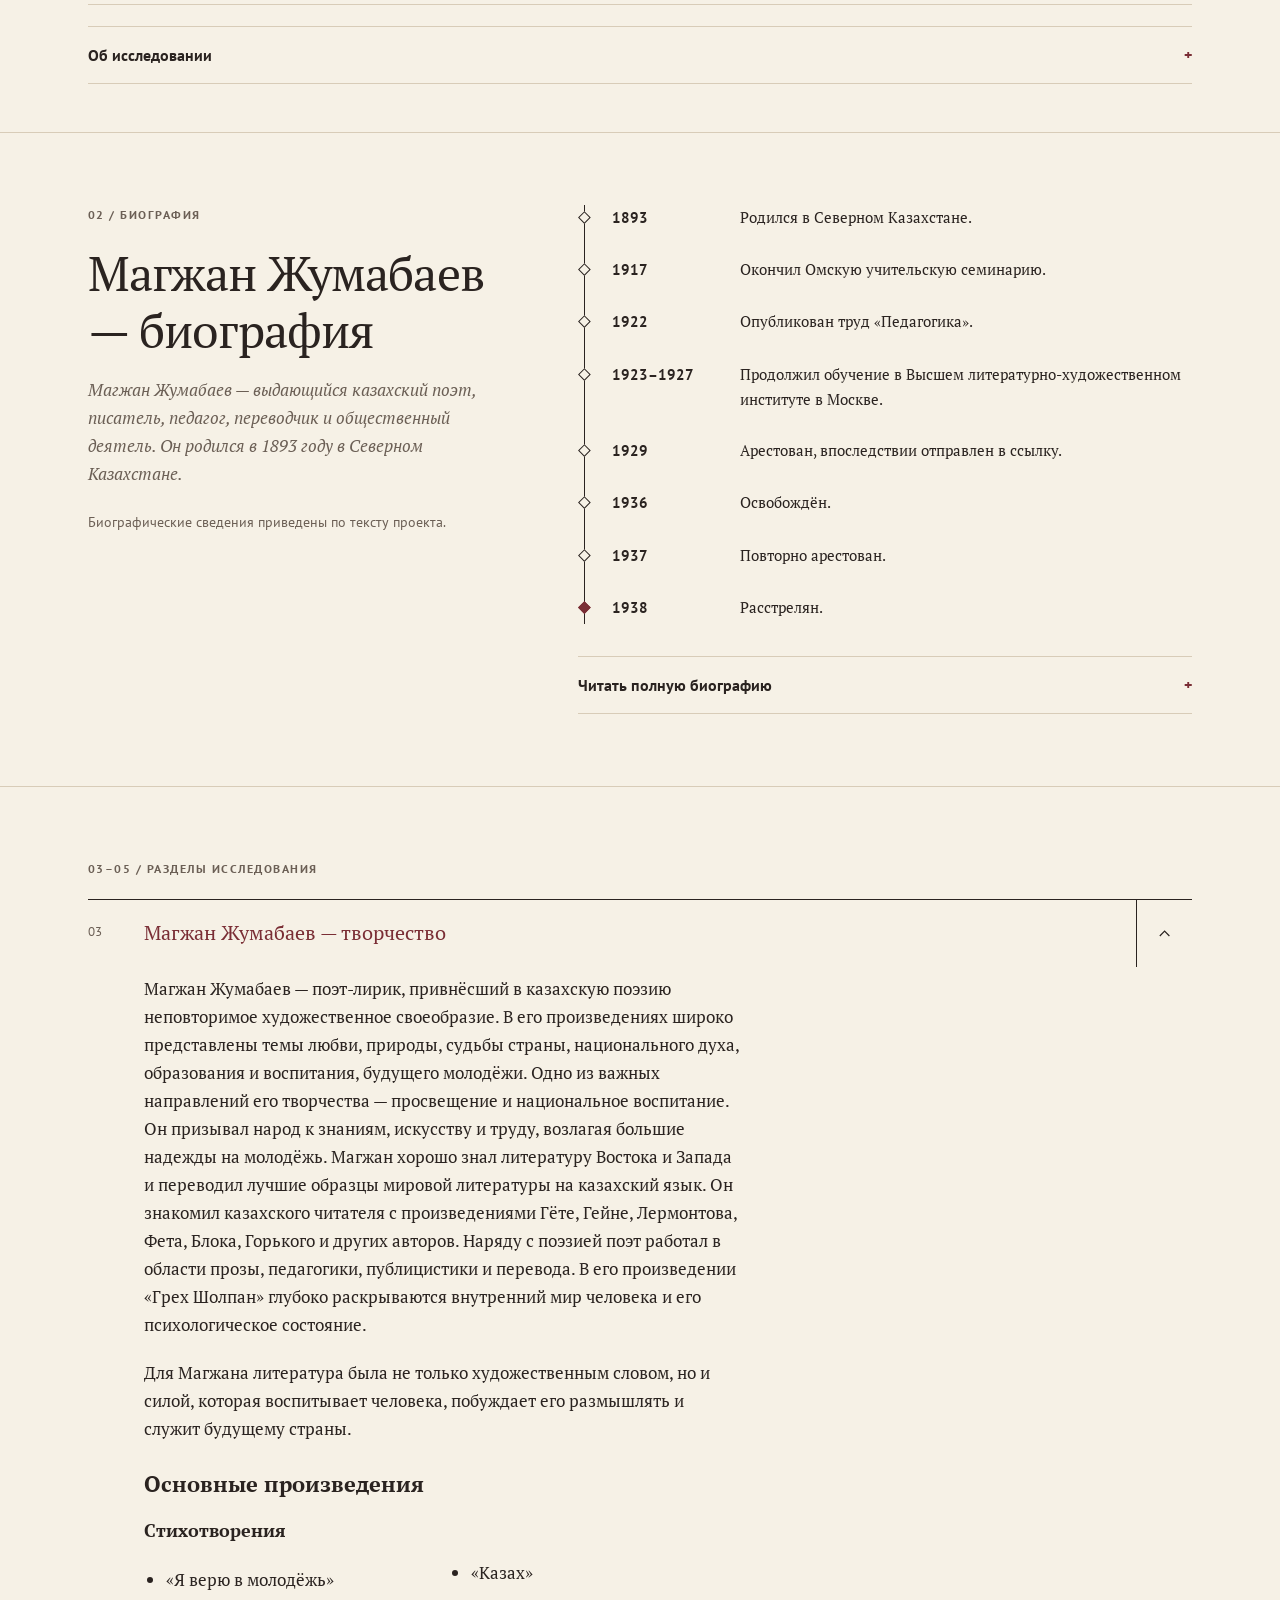
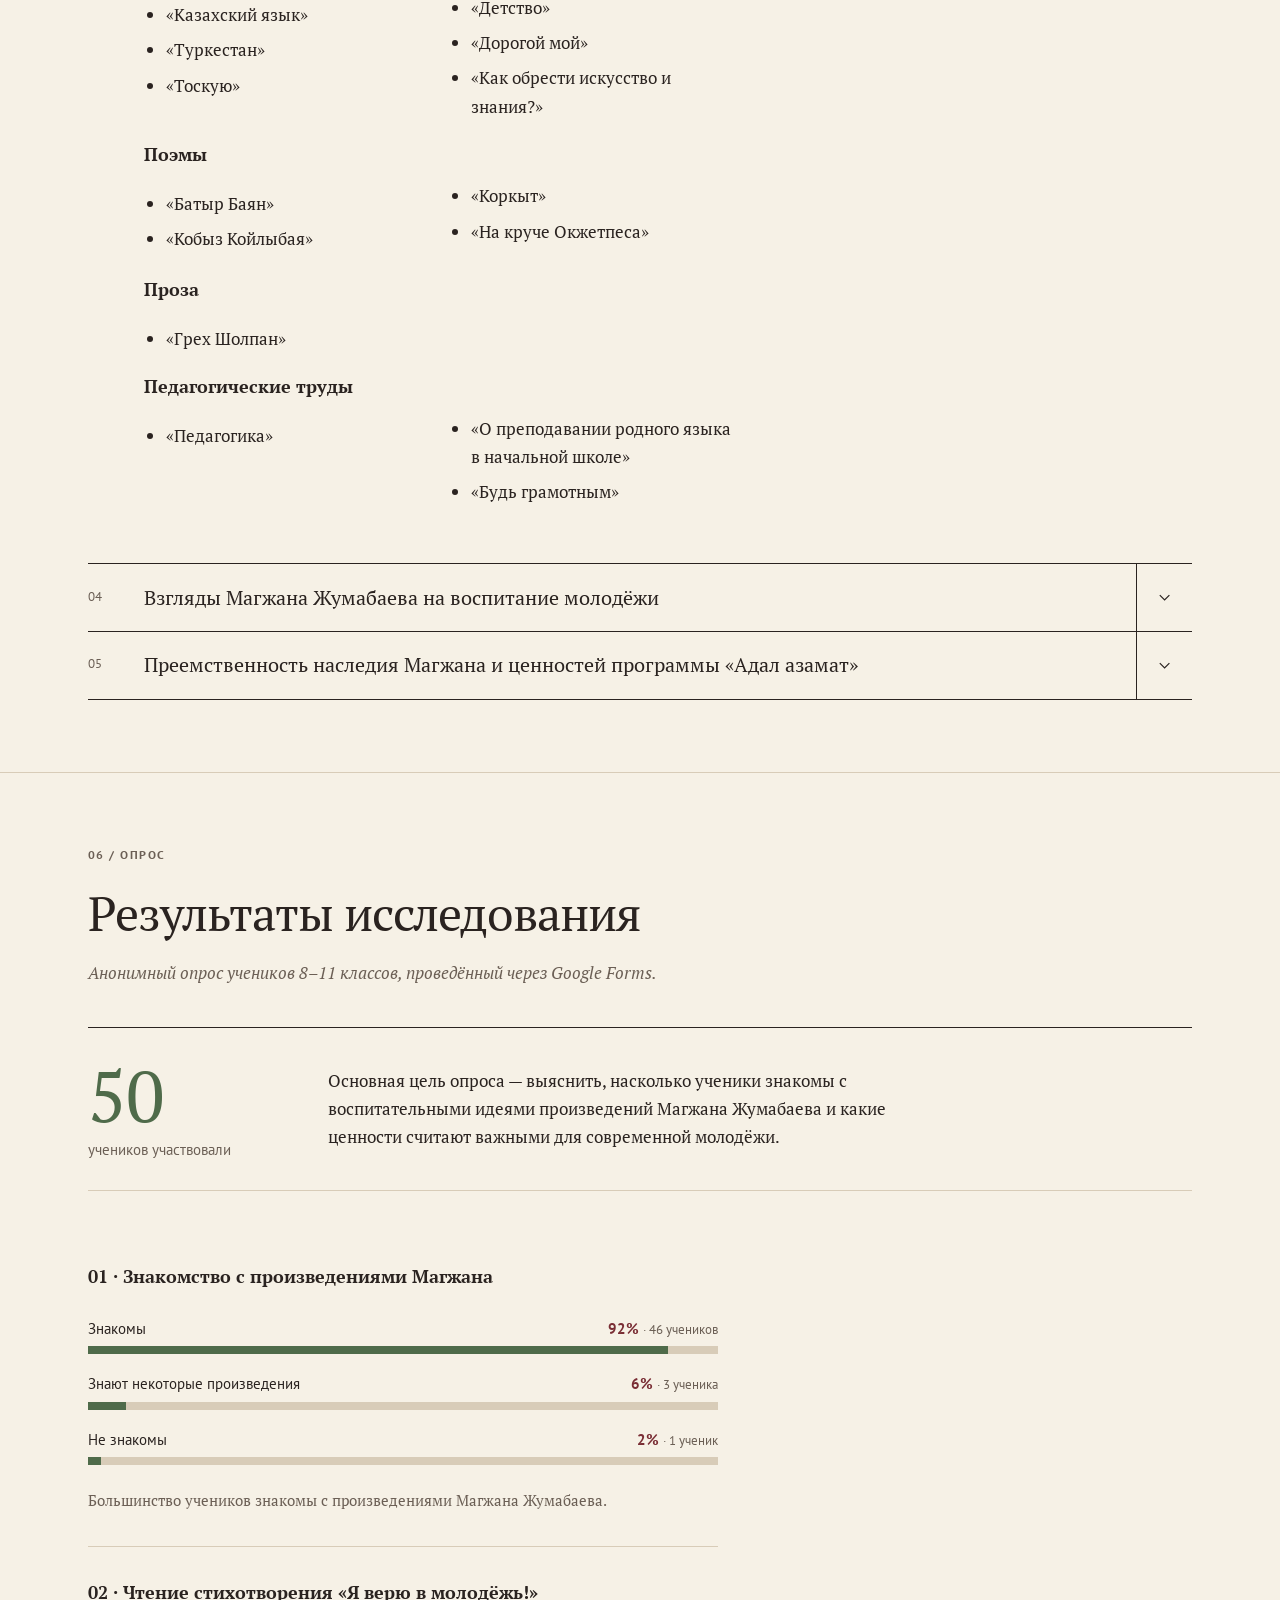
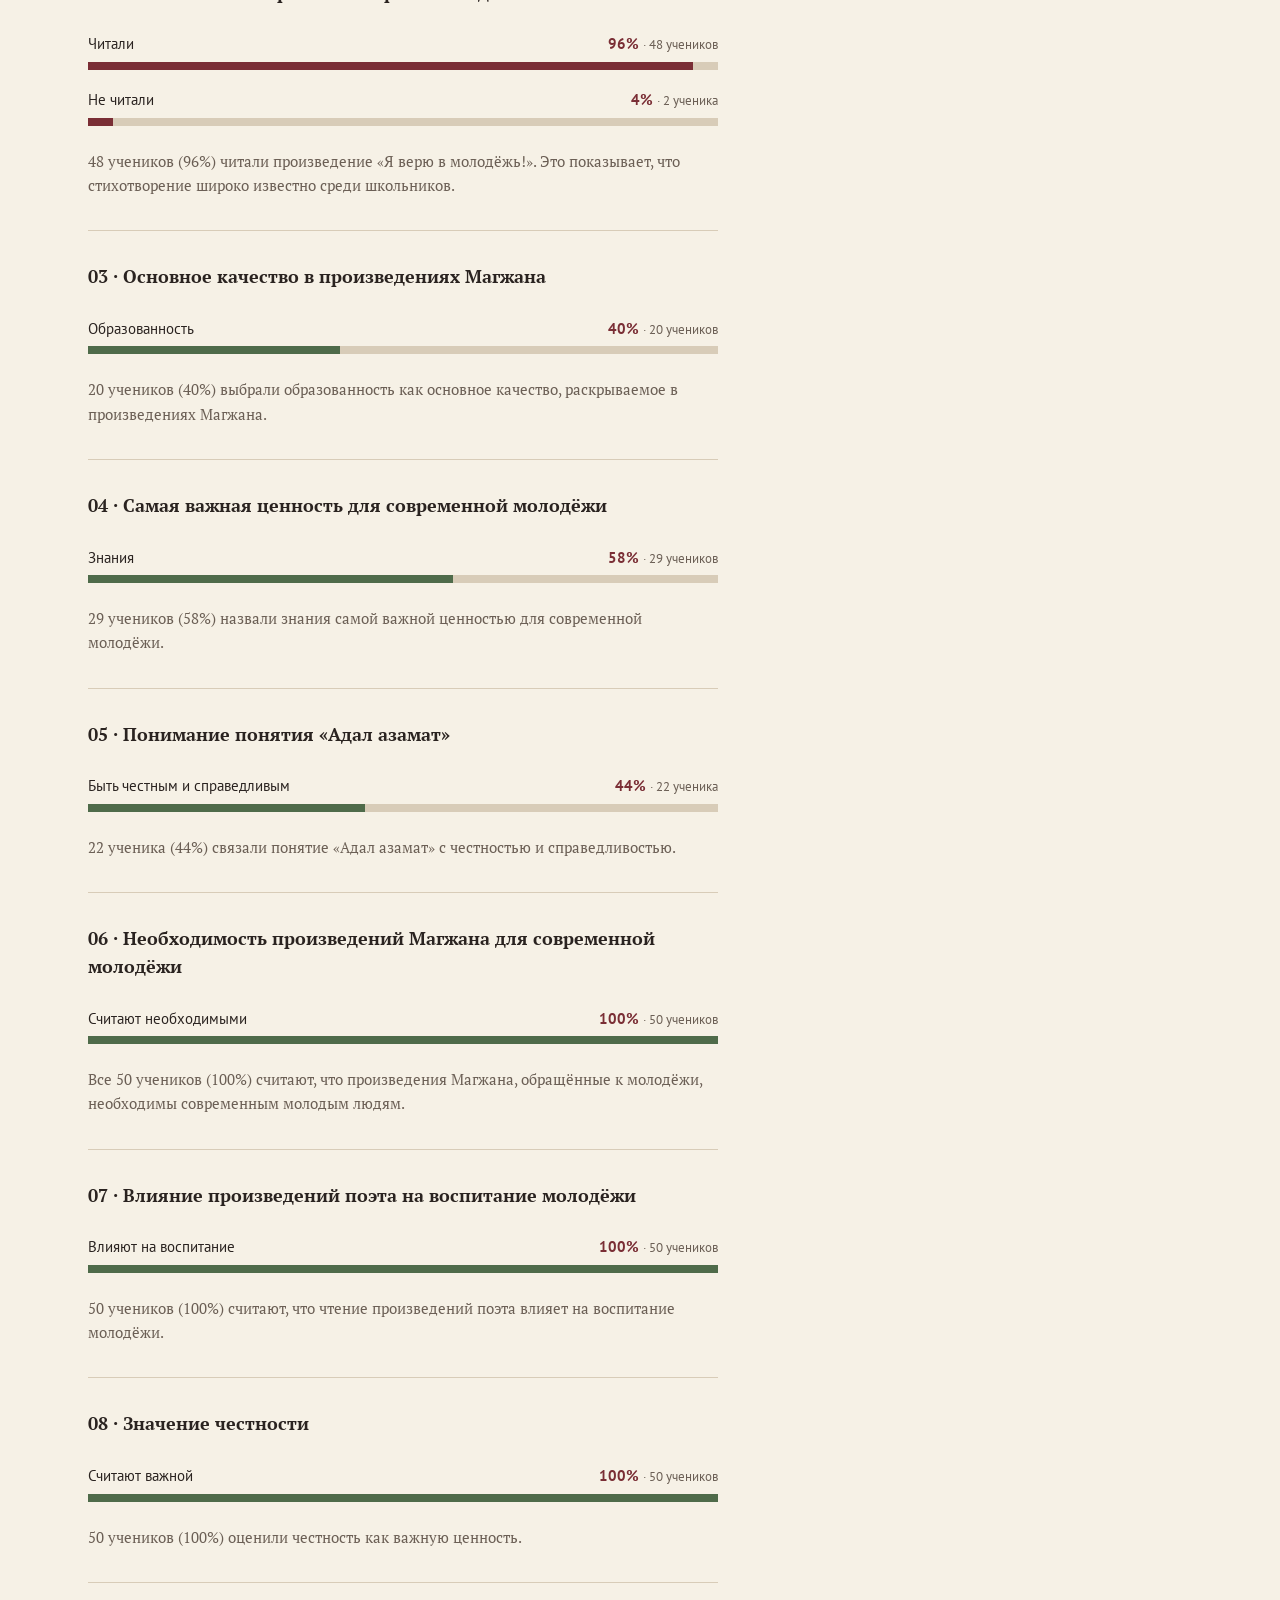
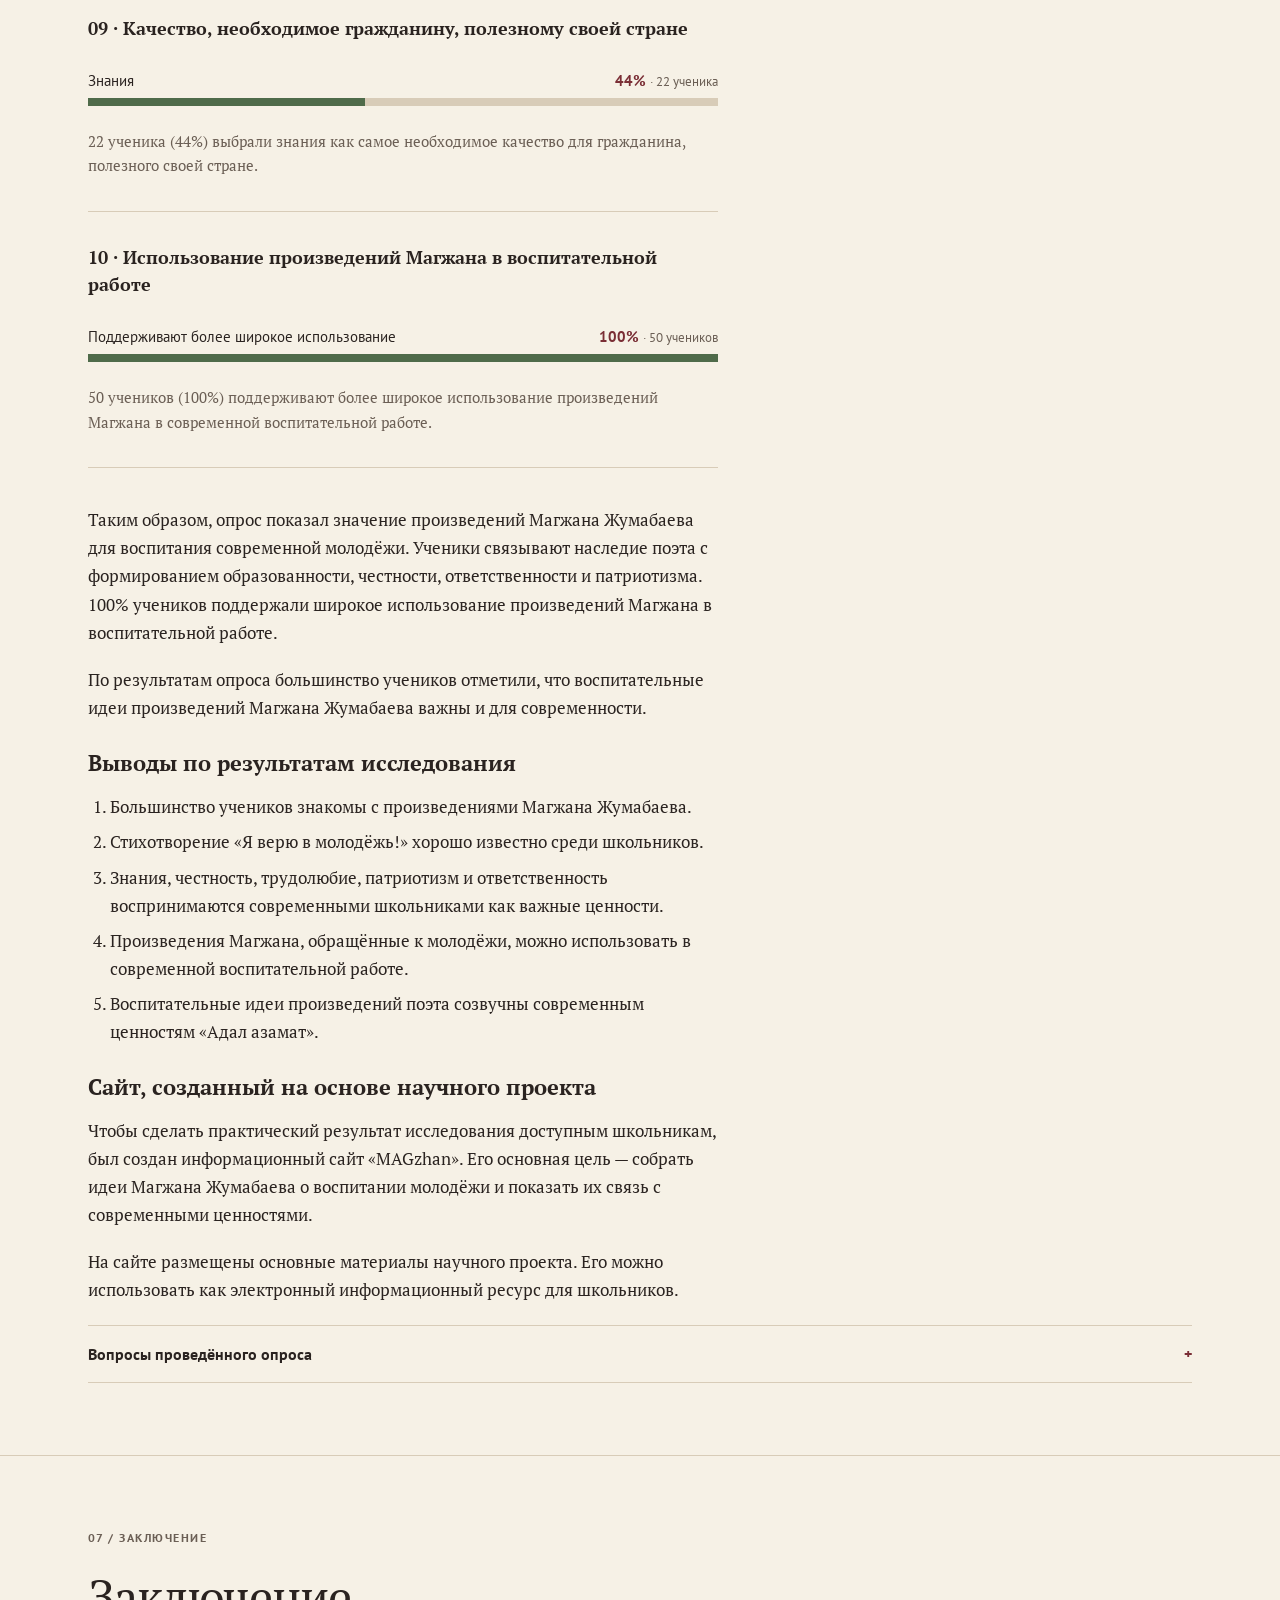
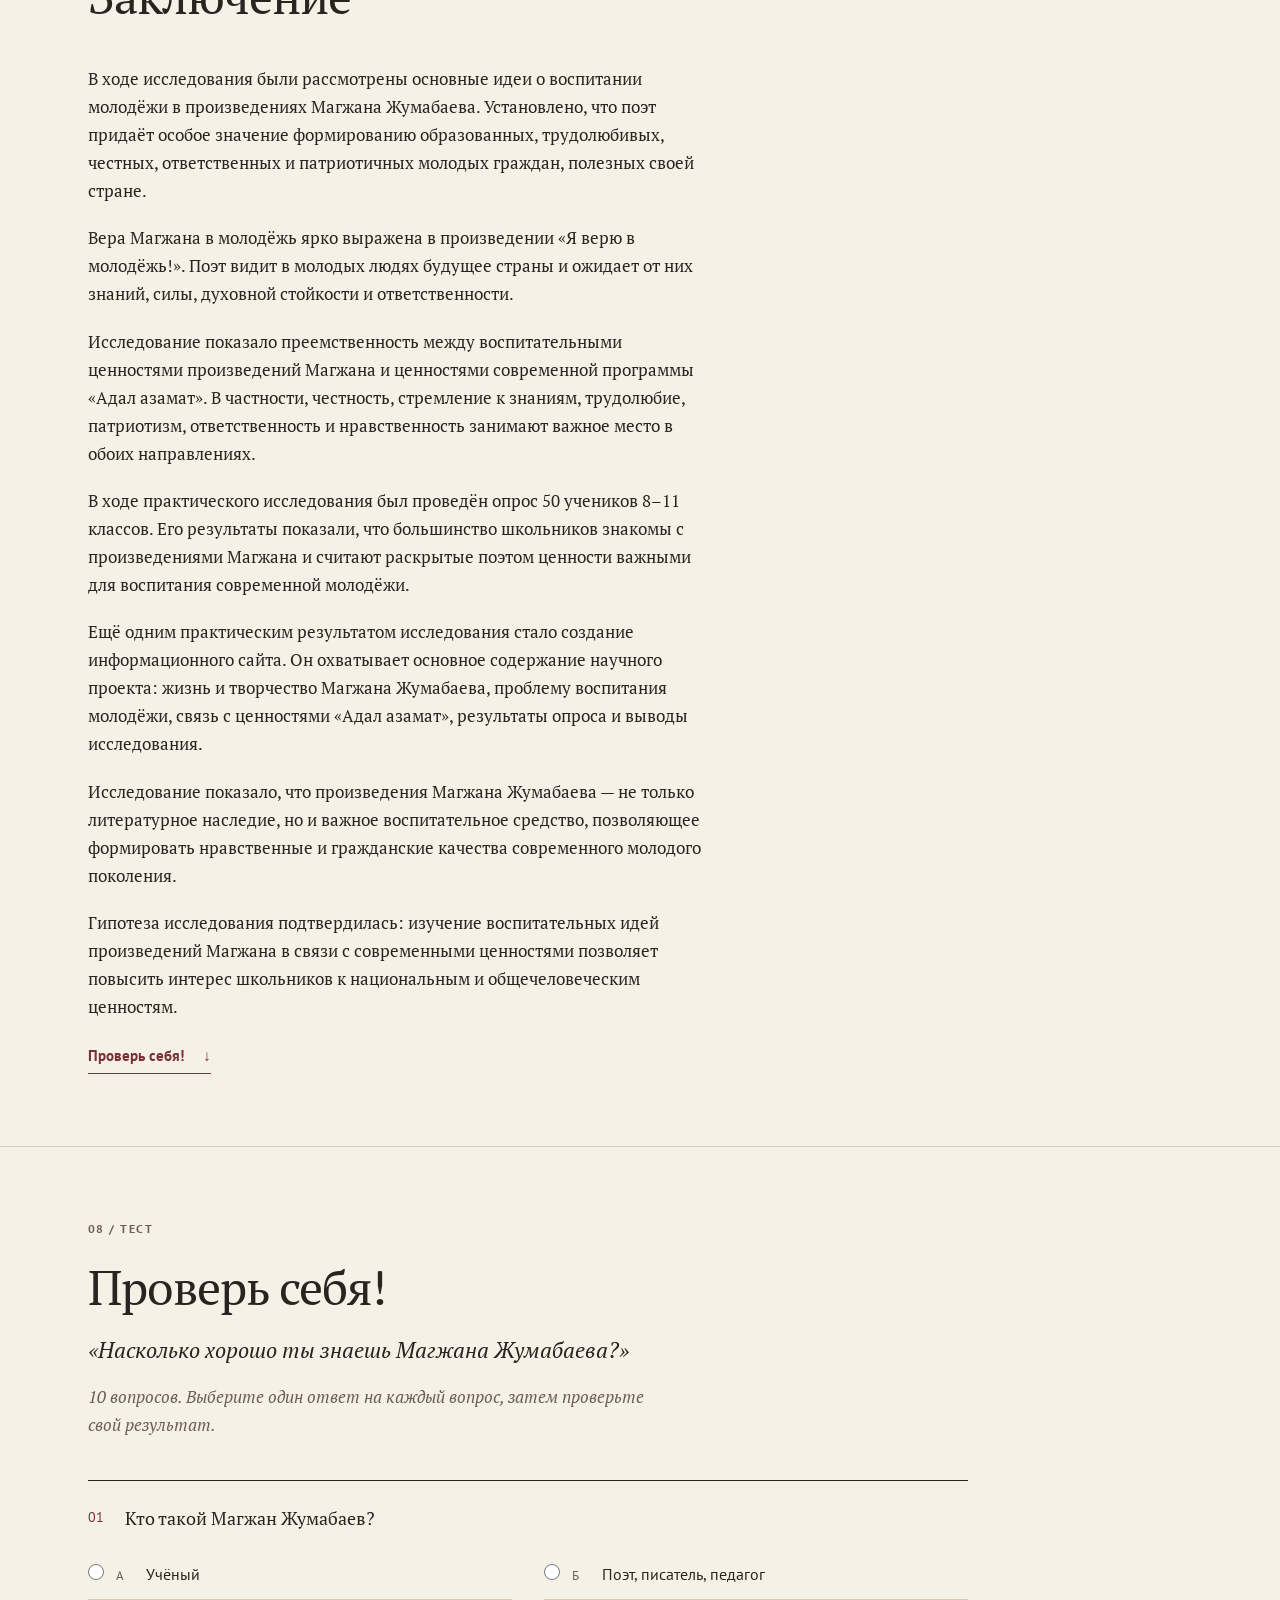
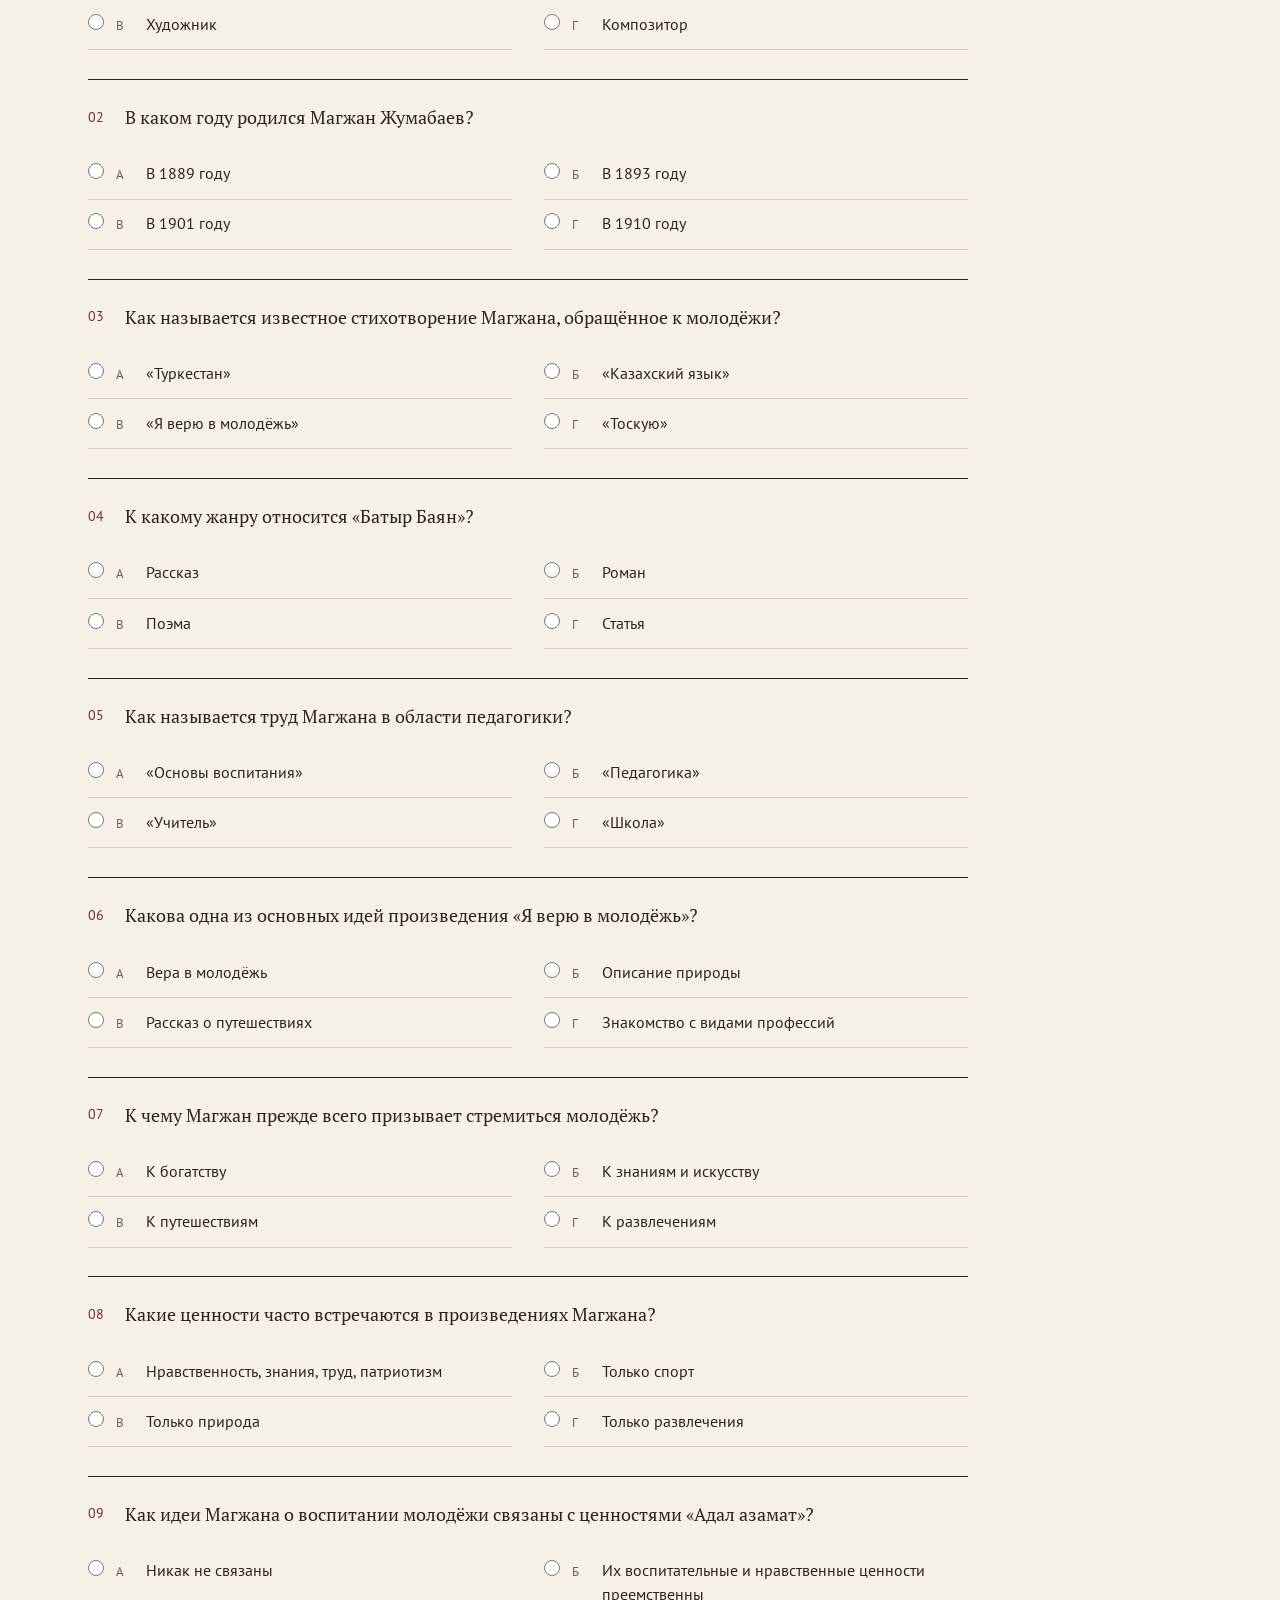
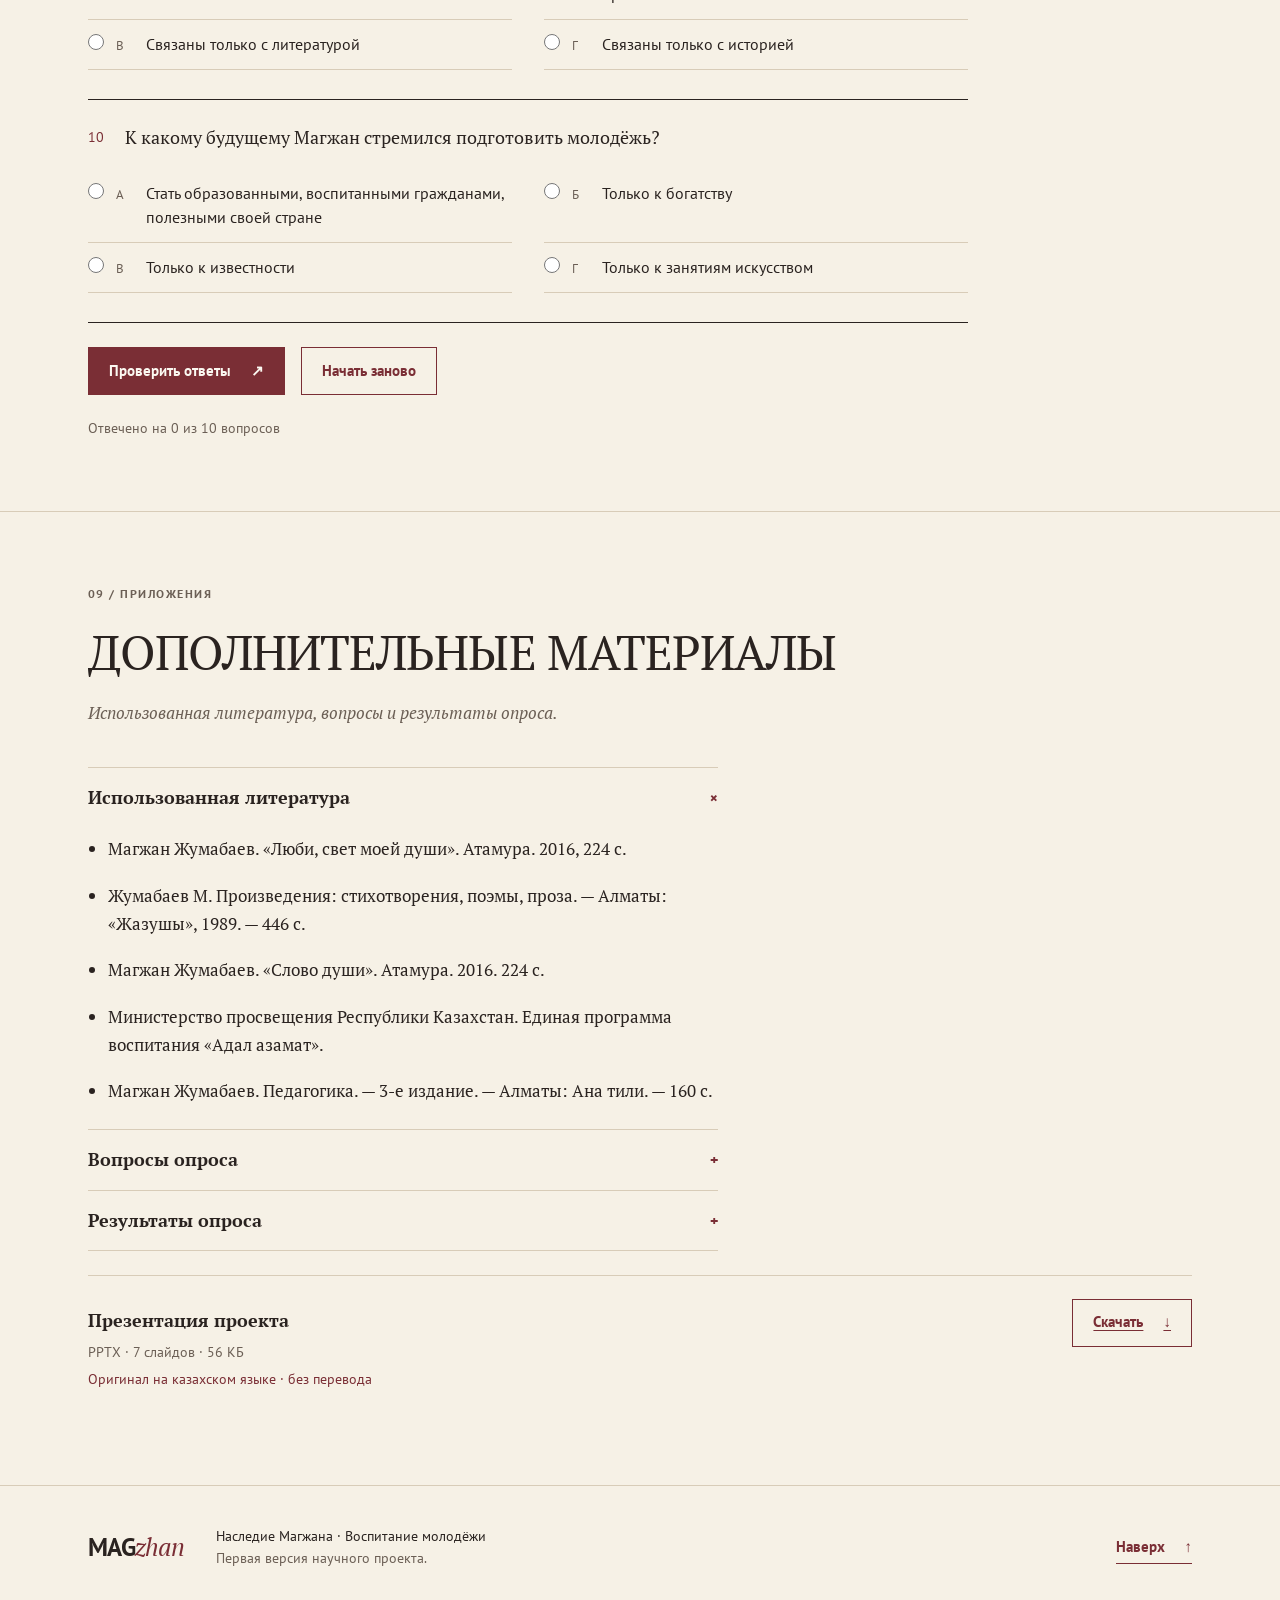
==== commit 1a44a3a5: "Revert "Bundle detailed restored portrait in both language editions" This reverts commit 3cc9df780e1" ====
--- a/ru.html
+++ b/ru.html
@@ -33,7 +33,7 @@
 <!-- TODO: сверить официальное казахское название школы с заказчиком; собственные имена не переименовывать при языковой правке. --><p class="author"><span>Автор проекта</span><strong>Миникеева Наргиз</strong><span>Средняя общеобразовательная профильная школа № 17 с дифференцированным обучением города Павлодара · 11 «Б» класс</span></p>
 <a class="text-link" href="#bio">Начать чтение <span aria-hidden="true">↓</span></a>
 </div>
-<figure class="portrait"><div class="frame" id="photoFrame"><img src="portrait-restored.png" alt="Портрет Магжана Жумабаева" decoding="async"></div><figcaption>Магжан Жумабаев. <a id="photoSource" href="https://kk.wikipedia.org/wiki/Мағжан_Бекенұлы_Жұмабаев" target="_blank" rel="noopener noreferrer">Википедия</a><span id="photoStatus" class="photo-status">Портрет восстановлен с помощью ИИ.</span></figcaption></figure>
+<figure class="portrait"><div class="frame" id="photoFrame"><div class="photo-placeholder" id="photoPh"><span class="portrait-initial" aria-hidden="true">М</span><p>Магжан Жумабаев<br><span>1893–1938</span></p></div></div><figcaption>Магжан Жумабаев. <a id="photoSource" href="https://kk.wikipedia.org/wiki/Мағжан_Бекенұлы_Жұмабаев" target="_blank" rel="noopener noreferrer">Википедия</a><span id="photoStatus" class="photo-status">Загрузка портрета…</span></figcaption></figure>
 </div></section>
 <section class="block contents-block" id="contents" aria-labelledby="contents-title"><div class="wrap"><div class="section-heading"><p class="eyebrow">01 / Главная</p><h2 id="contents-title">Содержание</h2></div><nav aria-label="Полный список разделов проекта"><ol class="contents-list"><li><a href="#top"><span class="contents-number" aria-hidden="true">01</span><span>Главная</span><span aria-hidden="true">↗</span></a></li><li><a href="#bio"><span class="contents-number" aria-hidden="true">02</span><span>Магжан Жумабаев — биография</span><span aria-hidden="true">↗</span></a></li><li><a href="#creativity"><span class="contents-number" aria-hidden="true">03</span><span>Магжан Жумабаев — творчество</span><span aria-hidden="true">↗</span></a></li><li><a href="#education"><span class="contents-number" aria-hidden="true">04</span><span>Взгляды Магжана Жумабаева на воспитание молодёжи</span><span aria-hidden="true">↗</span></a></li><li><a href="#values"><span class="contents-number" aria-hidden="true">05</span><span>Преемственность наследия Магжана и ценностей программы «Адал азамат»</span><span aria-hidden="true">↗</span></a></li><li><a href="#results"><span class="contents-number" aria-hidden="true">06</span><span>Результаты исследования</span><span aria-hidden="true">↗</span></a></li><li><a href="#conclusion"><span class="contents-number" aria-hidden="true">07</span><span>Заключение</span><span aria-hidden="true">↗</span></a></li><li><a href="#quiz"><span class="contents-number" aria-hidden="true">08</span><span>Проверь себя!</span><span aria-hidden="true">↗</span></a></li><li><a href="#materials"><span class="contents-number" aria-hidden="true">09</span><span>Дополнительные материалы</span><span aria-hidden="true">↗</span></a></li></ol></nav><details class="reading"><summary>Об исследовании <span aria-hidden="true">+</span></summary><div class="prose"><p>Исследование посвящено проблеме воспитания молодёжи в произведениях Магжана Жумабаева. В ходе работы были проанализированы произведения поэта, обращённые к молодёжи, и его педагогические взгляды. Выделены такие ценности, как стремление к знаниям, трудолюбие, нравственность, честность, ответственность и патриотизм.</p>
 <p>Кроме того, среди учеников 8–11 классов был проведён опрос, позволивший изучить отношение современной молодёжи к этим ценностям. Результаты исследования показали, что воспитательные идеи Магжана важны и для современного общества.</p>
